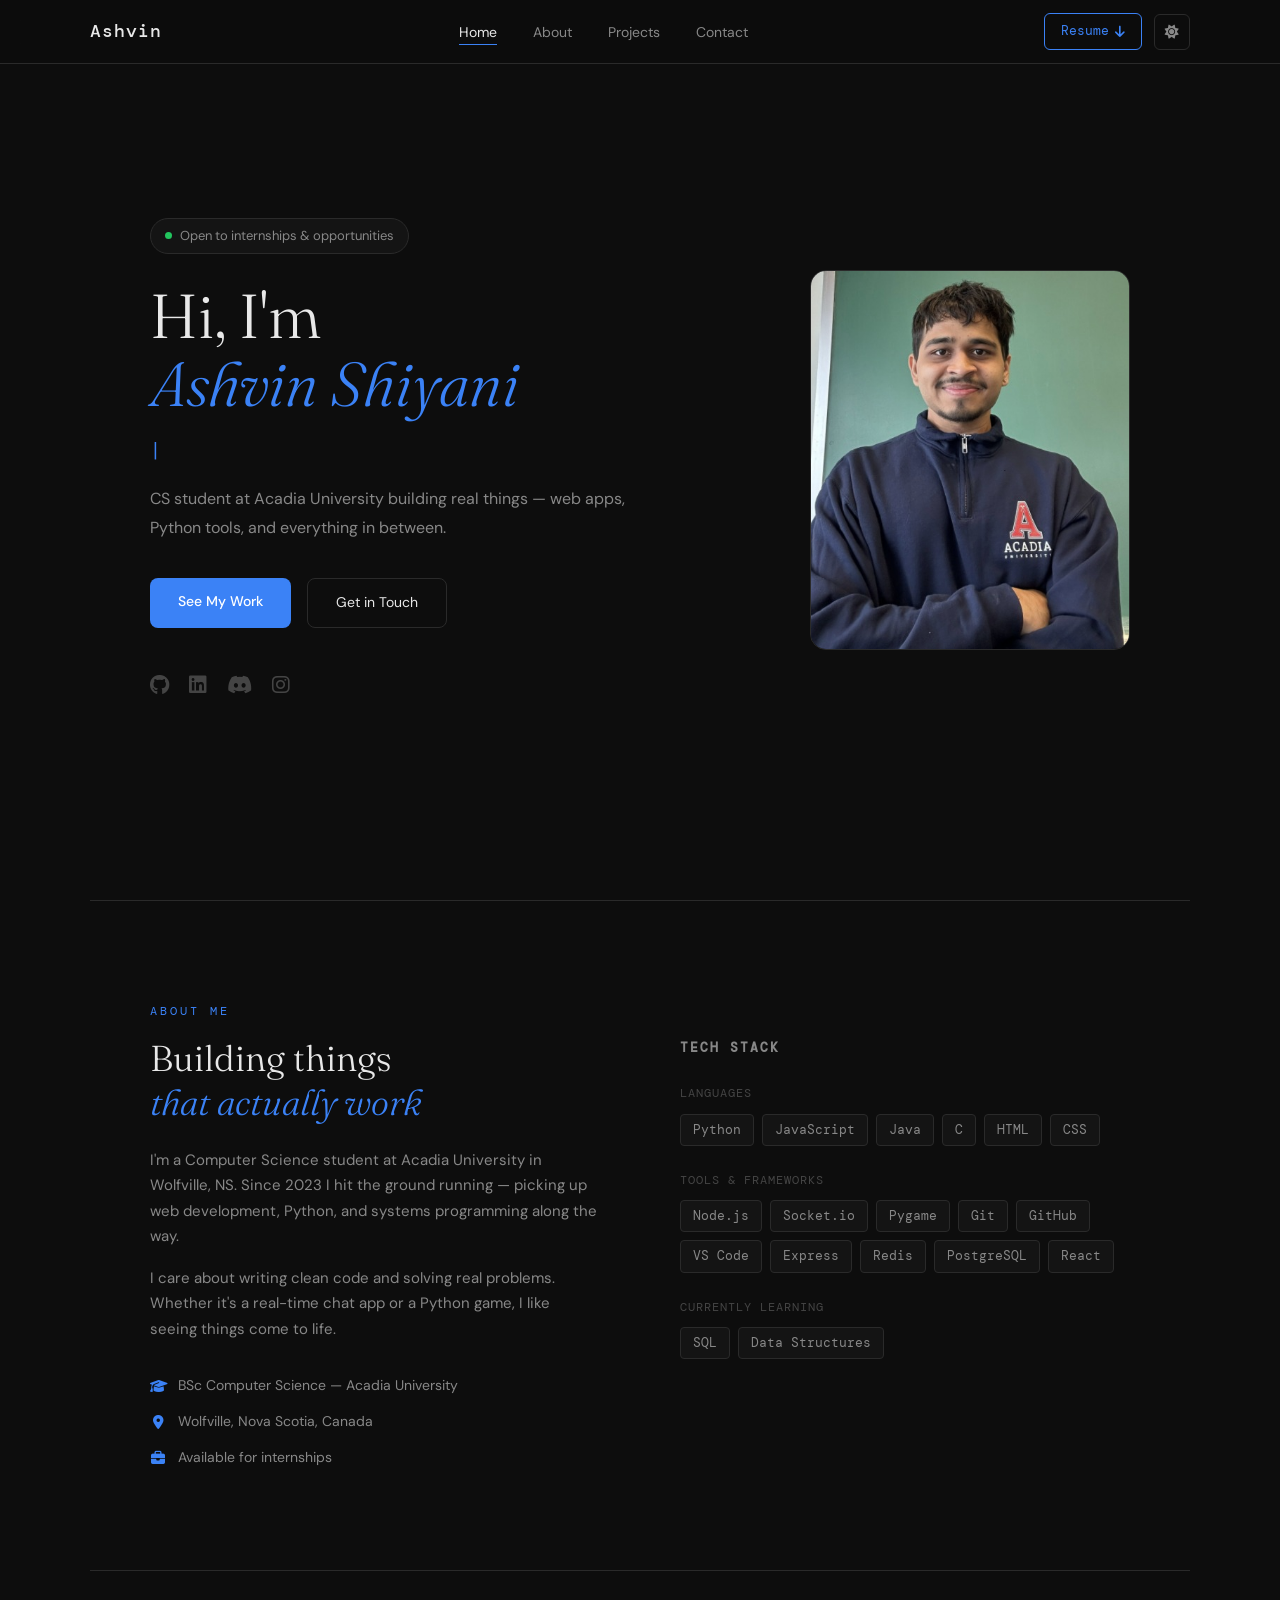
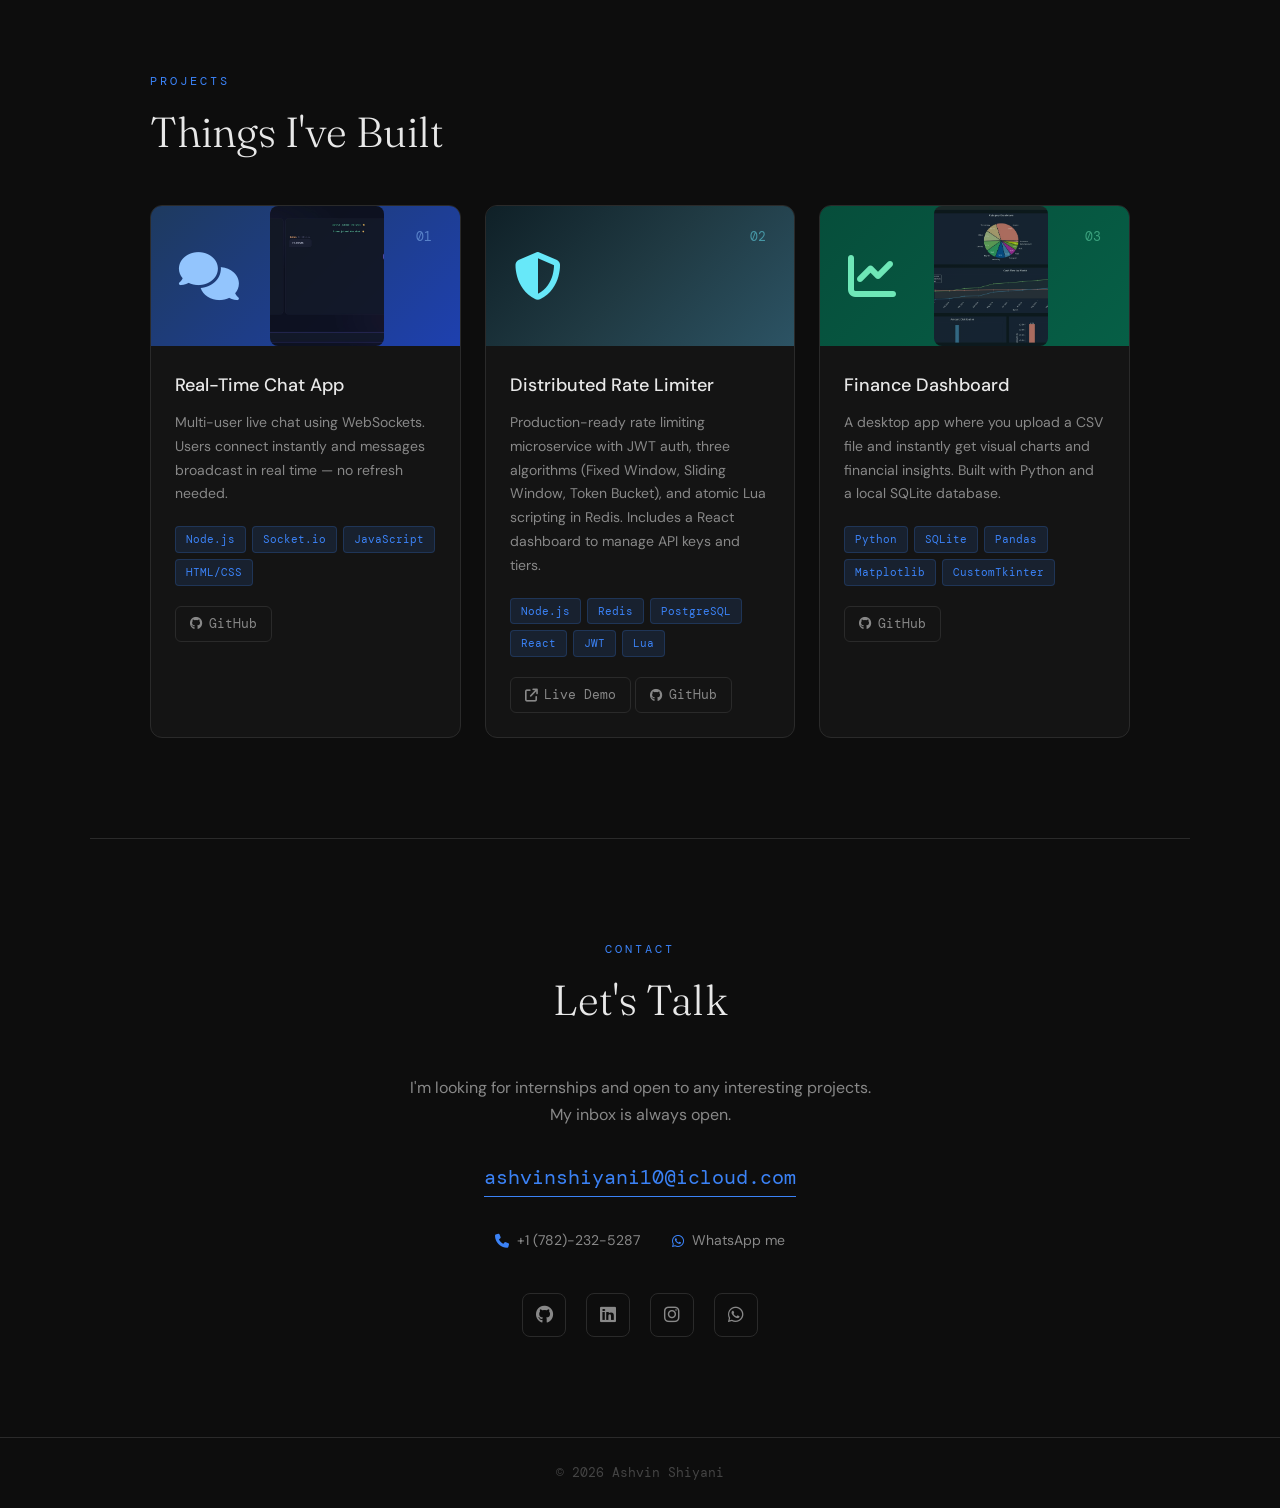
==== index.html @ 1f5cef46 "Change project number from 04 to 02" ====
<!DOCTYPE html>
<html lang="en">
<head>
    <meta charset="UTF-8">
    <meta name="viewport" content="width=device-width, initial-scale=1.0">
    <title>Ashvin Shiyani | Software Developer</title>
    <link rel="stylesheet" href="portfolio.css">
    <link rel="preconnect" href="https://fonts.googleapis.com">
    <link rel="preconnect" href="https://fonts.gstatic.com" crossorigin>
    <link href="https://fonts.googleapis.com/css2?family=DM+Sans:wght@300;400;500;600&family=DM+Mono:wght@400;500&family=Fraunces:ital,wght@0,300;0,400;1,300&display=swap" rel="stylesheet">
    <link rel="stylesheet" href="https://cdnjs.cloudflare.com/ajax/libs/font-awesome/6.5.0/css/all.min.css">
</head>
<body>

<div id="loading-screen">
    <div class="loader-inner">
        <span class="loader-name">Ashvin Shiyani</span>
        <div class="loader-icon">
            <i class="fa-solid fa-laptop-code"></i>
        </div>
        <div class="loader-bar"><div class="loader-fill"></div></div>
    </div>
</div>


    <header id="navbar">
        <div class="nav-inner">
            <a href="#home" class="nav-logo">Ashvin</a>
        <ul class="nav-links">
            <li><a href="#home" class="nav-link active">Home</a></li>
            <li><a href="#about" class="nav-link">About</a></li>
            <li><a href="#project" class="nav-link">Projects</a></li>
            <li><a href="#contact" class="nav-link">Contact</a></li>
        </ul>
    <div class="nav-right">
        <a href="https://raw.githubusercontent.com/Ashvin-Shiyani/Portfolio/main/ResumeShiyani.pdf" download="Resume-Ashvin.pdf" target="_blank" class="nav-cv">Resume <i class="fa-solid fa-arrow-down"></i></a>
        <button id="theme-toggle" aria-label="Toggle theme"><i class="fa-solid fa-sun"></i></button>
    </div>
</div>
    </header>

    <section class="hero" id="home">
        <div class="hero-left">
            <p class="hero-tag"><span class="dot"></span> Open to internships &amp; opportunities</p>
            <h1 class="hero-name">Hi, I'm<br><em>Ashvin Shiyani</em></h1>
            <p class="hero-role"><span id="typed-role"></span><span class="cursor">|</span></p>
            <p class="hero-desc">CS student at Acadia University building real things — web apps, Python tools, and everything in between.</p>
            <div class="hero-btns">
                <a href="#project" class="btn-primary">See My Work</a>
                <a href="#contact" class="btn-secondary">Get in Touch</a>
            </div>
            <div class="hero-socials">
                <a href="https://github.com/Ashvin-Shiyani" target="_blank" aria-label="GitHub"><i class="fa-brands fa-github"></i></a>
                <a href="https://www.linkedin.com/in/ashvin-shiyani-06a877229/" target="_blank" aria-label="LinkedIn"><i class="fa-brands fa-linkedin"></i></a>
                <a href="https://discord.com/users/740579244324945972" target="_blank" aria-label="Discord"><i class="fa-brands fa-discord"></i></a>
                <a href="https://www.instagram.com/ashu._0x0x/" target="_blank" aria-label="Instagram"><i class="fa-brands fa-instagram"></i></a>
            </div>
        </div>
        <div class="hero-right">
            <div class="hero-img-wrap">
                <img src="profilepic.jpeg" alt="Ashvin Shiyani">
            </div>
        </div>
    </section>

    <section class="about" id="about">
        <div class="section-label">About Me</div>
        <div class="about-grid">
            <div class="about-text">
                <h2>Building things<br><em>that actually work</em></h2>
                <p>I'm a Computer Science student at Acadia University in Wolfville, NS. Since 2023 I hit the ground running — picking up web development, Python, and systems programming along the way.</p>
                <p>I care about writing clean code and solving real problems. Whether it's a real-time chat app or a Python game, I like seeing things come to life.</p>
                <div class="about-details">
                    <div class="detail-item">
                        <i class="fa-solid fa-graduation-cap"></i>
                        <span>BSc Computer Science — Acadia University</span>
                    </div>
                    <div class="detail-item">
                        <i class="fa-solid fa-location-dot"></i>
                        <span>Wolfville, Nova Scotia, Canada</span>
                    </div>
                    <div class="detail-item">
                        <i class="fa-solid fa-briefcase"></i>
                        <span>Available for internships</span>
                    </div>
                </div>
            </div>
            <div class="about-skills">
                <h3>Tech Stack</h3>
                <div class="skill-group">
                    <p class="skill-label">Languages</p>
                    <div class="skill-tags">
                        <span>Python</span>
                        <span>JavaScript</span>
                        <span>Java</span>
                        <span>C</span>
                        <span>HTML</span>
                        <span>CSS</span>
                    </div>
                </div>
              <div class="skill-group">
    <p class="skill-label">Tools &amp; Frameworks</p>
    <div class="skill-tags">
        <span>Node.js</span>
        <span>Socket.io</span>
        <span>Pygame</span>
        <span>Git</span>
        <span>GitHub</span>
        <span>VS Code</span>
        <span>Express</span>
        <span>Redis</span>
        <span>PostgreSQL</span>
        <span>React</span>
    </div>
</div>
           <div class="skill-group">
    <p class="skill-label">Currently Learning</p>
    <div class="skill-tags">
        <span>SQL</span>
        <span>Data Structures</span>
    </div>
</div>
            </div>
        </div>
    </section>

  <section class="projects" id="project">
    <div class="section-label">Projects</div>
    <h2>Things I've Built</h2>
    <div class="projects-grid">

        <div class="project-card">
            <div class="project-banner chat-banner">
                <i class="fa-solid fa-comments"></i>
                <img src="livechat.jpeg" alt="Chat App Screenshot">
                <span class="project-num">01</span>
            </div>
            <div class="project-body">
                <h3>Real-Time Chat App</h3>
                <p>Multi-user live chat using WebSockets. Users connect instantly and messages broadcast in real time — no refresh needed.</p>
                <div class="project-tags">
                    <span>Node.js</span>
                    <span>Socket.io</span>
                    <span>JavaScript</span>
                    <span>HTML/CSS</span>
                </div>
                <div class="project-links">
                    <a href="https://github.com/Ashvin-Shiyani/realtime-chat" target="_blank"><i class="fa-brands fa-github"></i> GitHub</a>
                </div>
            </div>
        </div>
        <div class="project-card">
    <div class="project-banner rate-banner">
        <i class="fa-solid fa-shield-halved"></i>
        <span class="project-num">02</span>
    </div>
    <div class="project-body">
        <h3>Distributed Rate Limiter</h3>
        <p>Production-ready rate limiting microservice with JWT auth, three algorithms (Fixed Window, Sliding Window, Token Bucket), and atomic Lua scripting in Redis. Includes a React dashboard to manage API keys and tiers.</p>
        <div class="project-tags">
            <span>Node.js</span>
            <span>Redis</span>
            <span>PostgreSQL</span>
            <span>React</span>
            <span>JWT</span>
            <span>Lua</span>
        </div>
        <div class="project-links">
            <a href="https://rate-limiter-client.onrender.com" target="_blank"><i class="fa-solid fa-arrow-up-right-from-square"></i> Live Demo</a>
            <a href="https://github.com/Ashvin-Shiyani/rate-limiter-project" target="_blank"><i class="fa-brands fa-github"></i> GitHub</a>
        </div>
    </div>
</div>


        <div class="project-card">
            <div class="project-banner finance-banner">
                <i class="fa-solid fa-chart-line"></i>
                <img src="finance.jpeg" alt="Finance Dashboard Screenshot">
                <span class="project-num">03</span>
            </div>
            <div class="project-body">
                <h3>Finance Dashboard</h3>
                <p>A desktop app where you upload a CSV file and instantly get visual charts and financial insights. Built with Python and a local SQLite database.</p>
                <div class="project-tags">
                    <span>Python</span>
                    <span>SQLite</span>
                    <span>Pandas</span>
                    <span>Matplotlib</span>
                    <span>CustomTkinter</span>
                </div>
                <div class="project-links">
                    <a href="https://github.com/Ashvin-Shiyani/Finance-Dashboard" target="_blank"><i class="fa-brands fa-github"></i> GitHub</a>
                </div>
            </div>
        </div>
        

    </div>
</section>

    <section class="contact" id="contact">
        <div class="section-label">Contact</div>
        <h2>Let's Talk</h2>
        <p class="contact-sub">I'm looking for internships and open to any interesting projects. My inbox is always open.</p>
        <a href="mailto:ashvinshiyani10@icloud.com" class="contact-email">ashvinshiyani10@icloud.com</a>
        <div class="contact-details">
            <div class="contact-item">
                <i class="fa-solid fa-phone"></i>
                <span>+1 (782)-232-5287</span>
            </div>
            <div class="contact-item">
                <i class="fa-brands fa-whatsapp"></i>
                <a href="https://api.whatsapp.com/send/?phone=17822325287" target="_blank">WhatsApp me</a>
            </div>
        </div>
            <div class="contact-socials">
            <a href="https://github.com/Ashvin-Shiyani" target="_blank" aria-label="GitHub"><i class="fa-brands fa-github"></i></a>
            <a href="https://www.linkedin.com/in/ashvin-shiyani-06a877229/" target="_blank" aria-label="LinkedIn"><i class="fa-brands fa-linkedin"></i></a>
            <a href="https://www.instagram.com/ashu._0x0x/" target="_blank" aria-label="Instagram"><i class="fa-brands fa-instagram"></i></a>
            <a href="https://api.whatsapp.com/send/?phone=17822325287" target="_blank" aria-label="WhatsApp"><i class="fa-brands fa-whatsapp"></i></a>
        </div>
    </section>

    <footer>
        <p>&copy; 2026 Ashvin Shiyani</p>
    </footer>

    <script src="portfolio.js"></script>
</body>
</html>
---- portfolio.css ----
:root {
  --bg: #0d0d0d;
  --bg-card: #141414;
  --bg-card-hover: #1a1a1a;
  --border: #2a2a2a;
  --accent: #3b82f6;
  --accent-dim: rgba(59, 130, 246, 0.12);
  --text: #e8e8e8;
  --text-muted: #888;
  --text-faint: #444;
  --font-sans: 'DM Sans', sans-serif;
  --font-mono: 'DM Mono', monospace;
  --font-serif: 'Fraunces', serif;
}

*, *::before, *::after {
  margin: 0;
  padding: 0;
  box-sizing: border-box;
}

html { scroll-behavior: smooth; }

body {
  background: var(--bg);
  color: var(--text);
  font-family: var(--font-sans);
  font-size: 16px;
  line-height: 1.7;
  overflow-x: hidden;
}

a { text-decoration: none; color: inherit; }
ul { list-style: none; }
img { display: block; max-width: 100%; }

#loading-screen {
  position: fixed;
  inset: 0;
  background: #0d0d0d;
  z-index: 9999;
  display: flex;
  align-items: center;
  justify-content: center;
  transition: opacity 0.6s ease;
}

.loader-inner { text-align: center; }

.loader-name {
  font-family: var(--font-mono);
  font-size: 48px;
  font-weight: 500;
  color: var(--accent);
  letter-spacing: 6px;
  display: block;
  margin-bottom: 24px;
}
.loader-icon {
    font-size: 32px;
    color: var(--text-muted);
    margin-bottom: 20px;
    animation: pulse 1.5s infinite;
}
.loader-bar {
  width: 200px;
  height: 2px;
  background: var(--border);
  border-radius: 2px;
  overflow: hidden;
  margin: 0 auto;
}

.loader-fill {
  height: 100%;
  width: 0%;
  background: var(--accent);
  animation: load 1.8s ease forwards;
}

@keyframes load { to { width: 100%; } }
.nav-right {
  display: flex;
  align-items: center;
  gap: 12px;
}

#theme-toggle {
  background: transparent;
  border: 1px solid var(--border);
  border-radius: 6px;
  width: 36px;
  height: 36px;
  display: flex;
  align-items: center;
  justify-content: center;
  cursor: pointer;
  color: var(--text-muted);
  font-size: 14px;
  transition: all 0.2s ease;
}

#theme-toggle:hover {
  border-color: var(--accent);
  color: var(--accent);
}

/* Light mode */
body.light {
  --bg: #f9f9f9;
  --bg-card: #ffffff;
  --border: #dedede;
  --text: #111111;
  --text-muted: #555555;
  --text-faint: #999999;
}

body.light #navbar {
  background: rgba(249, 249, 249, 0.92);
  border-bottom: 1px solid #dedede;
}

body.light .nav-logo { color: #111; }
body.light .nav-link { color: #555; }
body.light .nav-link:hover, 
body.light .nav-link.active { color: #111; }

#navbar {
  position: fixed;
  top: 0;
  left: 0;
  width: 100%;
  z-index: 1000;
  padding: 0 60px;
  height: 64px;
  display: flex;
  align-items: center;
  background: rgba(13, 13, 13, 0.85);
  backdrop-filter: blur(12px);
  border-bottom: 1px solid var(--border);
}

.nav-inner {
  width: 100%;
  max-width: 1100px;
  margin: 0 auto;
  display: flex;
  align-items: center;
  justify-content: space-between;
}

.nav-logo {
  font-family: var(--font-mono);
  font-size: 18px;
  font-weight: 500;
  color: var(--text);
  letter-spacing: 1px;
}

.nav-logo span { color: var(--accent); }

.nav-links {
  display: flex;
  gap: 36px;
}

.nav-link {
  font-size: 14px;
  color: var(--text-muted);
  transition: color 0.2s;
  position: relative;
}

.nav-link::after {
  content: '';
  position: absolute;
  bottom: -4px;
  left: 0;
  width: 0;
  height: 1px;
  background: var(--accent);
  transition: width 0.2s;
}

.nav-link:hover,
.nav-link.active { color: var(--text); }

.nav-link.active::after,
.nav-link:hover::after { width: 100%; }

.nav-cv {
  font-size: 13px;
  font-family: var(--font-mono);
  color: var(--accent);
  border: 1px solid var(--accent);
  padding: 6px 16px;
  border-radius: 6px;
  transition: background 0.2s, color 0.2s;
  display: flex;
  align-items: center;
  gap: 6px;
}

.nav-cv:hover { background: var(--accent); color: #fff; }

section {
  max-width: 1100px;
  margin: 0 auto;
  padding: 100px 60px;
}

.section-label {
  font-family: var(--font-mono);
  font-size: 12px;
  color: var(--accent);
  letter-spacing: 3px;
  text-transform: uppercase;
  margin-bottom: 16px;
}

section h2 {
  font-family: var(--font-serif);
  font-size: 42px;
  font-weight: 300;
  color: var(--text);
  line-height: 1.2;
  margin-bottom: 48px;
}

section h2 em { font-style: italic; color: var(--accent); }

.hero {
  min-height: 100vh;
  display: flex;
  align-items: center;
  justify-content: space-between;
  gap: 60px;
  padding-top: 120px;
}

.hero-left { flex: 1; max-width: 580px; }

.hero-tag {
  display: inline-flex;
  align-items: center;
  gap: 8px;
  font-size: 13px;
  color: var(--text-muted);
  background: var(--bg-card);
  border: 1px solid var(--border);
  padding: 6px 14px;
  border-radius: 20px;
  margin-bottom: 28px;
}

.dot {
  width: 7px;
  height: 7px;
  background: #22c55e;
  border-radius: 50%;
  display: inline-block;
  animation: pulse 2s infinite;
}

@keyframes pulse {
  0%, 100% { opacity: 1; }
  50% { opacity: 0.4; }
}

.hero-name {
  font-family: var(--font-serif);
  font-size: 62px;
  font-weight: 300;
  line-height: 1.1;
  margin-bottom: 16px;
  color: var(--text);
}

.hero-name em { font-style: italic; color: var(--accent); }

.hero-role {
  font-family: var(--font-mono);
  font-size: 18px;
  color: var(--text-muted);
  margin-bottom: 20px;
  min-height: 28px;
}

.cursor { animation: blink 0.7s infinite; color: var(--accent); }

@keyframes blink {
  0%, 100% { opacity: 1; }
  50% { opacity: 0; }
}

.hero-desc {
  font-size: 16px;
  color: var(--text-muted);
  max-width: 480px;
  margin-bottom: 36px;
  line-height: 1.8;
}

.hero-btns {
  display: flex;
  gap: 16px;
  margin-bottom: 40px;
  flex-wrap: wrap;
}

.btn-primary {
  background: var(--accent);
  color: #fff;
  padding: 12px 28px;
  border-radius: 8px;
  font-size: 14px;
  font-weight: 500;
  transition: opacity 0.2s;
}

.btn-primary:hover { opacity: 0.85; }

.btn-secondary {
  background: transparent;
  color: var(--text);
  padding: 12px 28px;
  border-radius: 8px;
  font-size: 14px;
  border: 1px solid var(--border);
  transition: border-color 0.2s, color 0.2s;
}

.btn-secondary:hover { border-color: var(--accent); color: var(--accent); }

.hero-socials { display: flex; gap: 20px; }

.hero-socials a {
  color: var(--text-faint);
  font-size: 20px;
  transition: color 0.2s;
}

.hero-socials a:hover { color: var(--accent); }
.hero-socials a[aria-label="GitHub"]:hover { color: #ffffff !important; }
.hero-socials a[aria-label="LinkedIn"]:hover { color: #0A66C2 !important; }
.hero-socials a[aria-label="Discord"]:hover { color: #5865F2 !important; }
.hero-socials a[aria-label="Instagram"]:hover { color: #E1306C !important; }

.hero-right { flex-shrink: 0; }

.hero-img-wrap {
  width: 320px;
  height: 380px;
  border-radius: 16px;
  overflow: hidden;
  border: 1px solid var(--border);
}

.hero-img-wrap img {
  width: 100%;
  height: 100%;
  object-fit: cover;
  object-position: top;
  filter: grayscale(20%);
  transition: filter 0.3s;
}

.hero-img-wrap:hover img { filter: grayscale(0%); }

.about { border-top: 1px solid var(--border); }

.about-grid {
  display: grid;
  grid-template-columns: 1fr 1fr;
  gap: 80px;
  align-items: start;
}

.about-text h2 { font-size: 36px; margin-bottom: 24px; }

.about-text p { color: var(--text-muted); margin-bottom: 16px; font-size: 15px; }

.about-details {
  margin-top: 32px;
  display: flex;
  flex-direction: column;
  gap: 12px;
}

.detail-item {
  display: flex;
  align-items: center;
  gap: 12px;
  font-size: 14px;
  color: var(--text-muted);
}

.detail-item i { color: var(--accent); width: 16px; text-align: center; }

.about-skills h3 {
  font-size: 13px;
  font-family: var(--font-mono);
  color: var(--text-muted);
  letter-spacing: 2px;
  text-transform: uppercase;
  margin-bottom: 24px;
}

.skill-group { margin-bottom: 24px; }

.skill-label {
  font-size: 12px;
  color: var(--text-faint);
  text-transform: uppercase;
  letter-spacing: 1px;
  margin-bottom: 10px;
  font-family: var(--font-mono);
}

.skill-tags { display: flex; flex-wrap: wrap; gap: 8px; }

.skill-tags span {
  font-size: 13px;
  padding: 4px 12px;
  border-radius: 4px;
  background: var(--bg-card);
  border: 1px solid var(--border);
  color: var(--text-muted);
  font-family: var(--font-mono);
  transition: border-color 0.2s, color 0.2s;
}

.skill-tags span:hover { border-color: var(--accent); color: var(--accent); }

.projects { border-top: 1px solid var(--border); }

.projects-grid {
  display: grid;
  grid-template-columns: repeat(auto-fit, minmax(300px, 1fr));
  gap: 24px;
}

.project-card {
  background: var(--bg-card);
  border: 1px solid var(--border);
  border-radius: 12px;
  overflow: hidden;
  transition: border-color 0.2s, transform 0.2s;
}

.project-card:hover { border-color: var(--accent); transform: translateY(-4px); }

.project-banner {
  height: 140px;
  display: flex;
  align-items: center;
  justify-content: space-between;
  padding: 0 28px;
  font-size: 48px;
}

.chat-banner { background: linear-gradient(135deg, #1e3a5f, #1e40af); color: #93c5fd; }
.game-banner { background: linear-gradient(135deg, #0f0f1a, #1a1a3e); color: #818cf8; }

.project-num {
  font-family: var(--font-mono);
  font-size: 13px;
  opacity: 0.5;
  align-self: flex-start;
  padding-top: 20px;
}

.project-body { padding: 24px; }

.project-body h3 { font-size: 18px; font-weight: 500; margin-bottom: 10px; color: var(--text); }

.project-body p { font-size: 14px; color: var(--text-muted); margin-bottom: 20px; line-height: 1.7; }

.project-tags { display: flex; flex-wrap: wrap; gap: 6px; margin-bottom: 20px; }

.project-tags span {
  font-size: 11px;
  font-family: var(--font-mono);
  padding: 3px 10px;
  border-radius: 4px;
  background: var(--accent-dim);
  color: var(--accent);
  border: 1px solid rgba(59,130,246,0.2);
}

.project-links a {
  font-size: 13px;
  font-family: var(--font-mono);
  color: var(--text-muted);
  display: inline-flex;
  align-items: center;
  gap: 6px;
  border: 1px solid var(--border);
  padding: 6px 14px;
  border-radius: 6px;
  transition: color 0.2s, border-color 0.2s;
}
.project-banner img {
    height: 100%;
    width: 45%;
    object-fit: cover;
    border-radius: 8px;
    opacity: 0.85;
}
.finance-banner {
    background: linear-gradient(135deg, #064e3b, #065f46);
    color: #6ee7b7;
}

.project-banner img {
    height: 100%;
    width: 45%;
    object-fit: cover;
    border-radius: 8px;
    opacity: 0.85;
}
.project-links a:hover { color: var(--accent); border-color: var(--accent); }

.contact {
  border-top: 1px solid var(--border);
  text-align: center;
  display: flex;
  flex-direction: column;
  align-items: center;
}

.contact-sub {
  color: var(--text-muted);
  font-size: 16px;
  max-width: 480px;
  margin-bottom: 32px;
}

.contact-email {
  font-family: var(--font-mono);
  font-size: 20px;
  color: var(--accent);
  border-bottom: 1px solid var(--accent);
  padding-bottom: 2px;
  margin-bottom: 32px;
  transition: opacity 0.2s;
}

.contact-email:hover { opacity: 0.7; }

.contact-details {
  display: flex;
  gap: 32px;
  margin-bottom: 40px;
  flex-wrap: wrap;
  justify-content: center;
}

.contact-item {
  display: flex;
  align-items: center;
  gap: 8px;
  font-size: 14px;
  color: var(--text-muted);
}

.contact-item i { color: var(--accent); }
.contact-item a { color: var(--text-muted); transition: color 0.2s; }
.contact-item a:hover { color: var(--accent); }

.contact-socials { display: flex; gap: 20px; }

.contact-socials a {
  width: 44px;
  height: 44px;
  border: 1px solid var(--border);
  border-radius: 8px;
  display: flex;
  align-items: center;
  justify-content: center;
  color: var(--text-muted);
  font-size: 18px;
  transition: border-color 0.2s, color 0.2s;
}

.contact-socials a[aria-label="GitHub"]:hover { color: #ffffff !important; border-color: #ffffff !important; }
.contact-socials a[aria-label="LinkedIn"]:hover { color: #0A66C2 !important; border-color: #0A66C2 !important; }
.contact-socials a[aria-label="Instagram"]:hover { color: #E1306C !important; border-color: #E1306C !important; }
.contact-socials a[aria-label="WhatsApp"]:hover { color: #25D366 !important; border-color: #25D366 !important; }

footer {
  border-top: 1px solid var(--border);
  text-align: center;
  padding: 24px;
  font-size: 13px;
  color: var(--text-faint);
  font-family: var(--font-mono);
}

.reveal {
  opacity: 0;
  transform: translateY(24px);
  transition: opacity 0.6s ease, transform 0.6s ease;
}

.reveal.visible { opacity: 1; transform: translateY(0); }

#back-to-top {
  position: fixed;
  bottom: 32px;
  right: 32px;
  width: 44px;
  height: 44px;
  background: var(--bg-card);
  border: 1px solid var(--border);
  border-radius: 8px;
  color: var(--text-muted);
  font-size: 16px;
  display: none;
  align-items: center;
  justify-content: center;
  cursor: pointer;
  z-index: 999;
  transition: border-color 0.2s, color 0.2s;
}

#back-to-top:hover { border-color: var(--accent); color: var(--accent); }

@media (max-width: 900px) {
  section { padding: 80px 32px; }
  #navbar { padding: 0 32px; }

  .hero {
    flex-direction: column-reverse;
    text-align: center;
    padding-top: 100px;
    min-height: auto;
    gap: 40px;
  }

  .hero-name { font-size: 42px; }
  .hero-desc { margin: 0 auto 36px; }
  .hero-btns { justify-content: center; }
  .hero-socials { justify-content: center; }
  .hero-img-wrap { width: 220px; height: 260px; }
  .about-grid { grid-template-columns: 1fr; gap: 48px; }
  .about-text h2 { font-size: 28px; }
  .nav-links { display: none; }
  .nav-cv { font-size: 12px; padding: 5px 12px; }
}

@media (max-width: 600px) {
  section { padding: 60px 20px; }
  #navbar { padding: 0 20px; }
  .hero-name { font-size: 34px; }
  section h2 { font-size: 30px; }
  .contact-details { flex-direction: column; gap: 16px; }
}

.rate-banner {
    background: linear-gradient(135deg, #0f2027, #203a43, #2c5364);
    color: #67e8f9;
}
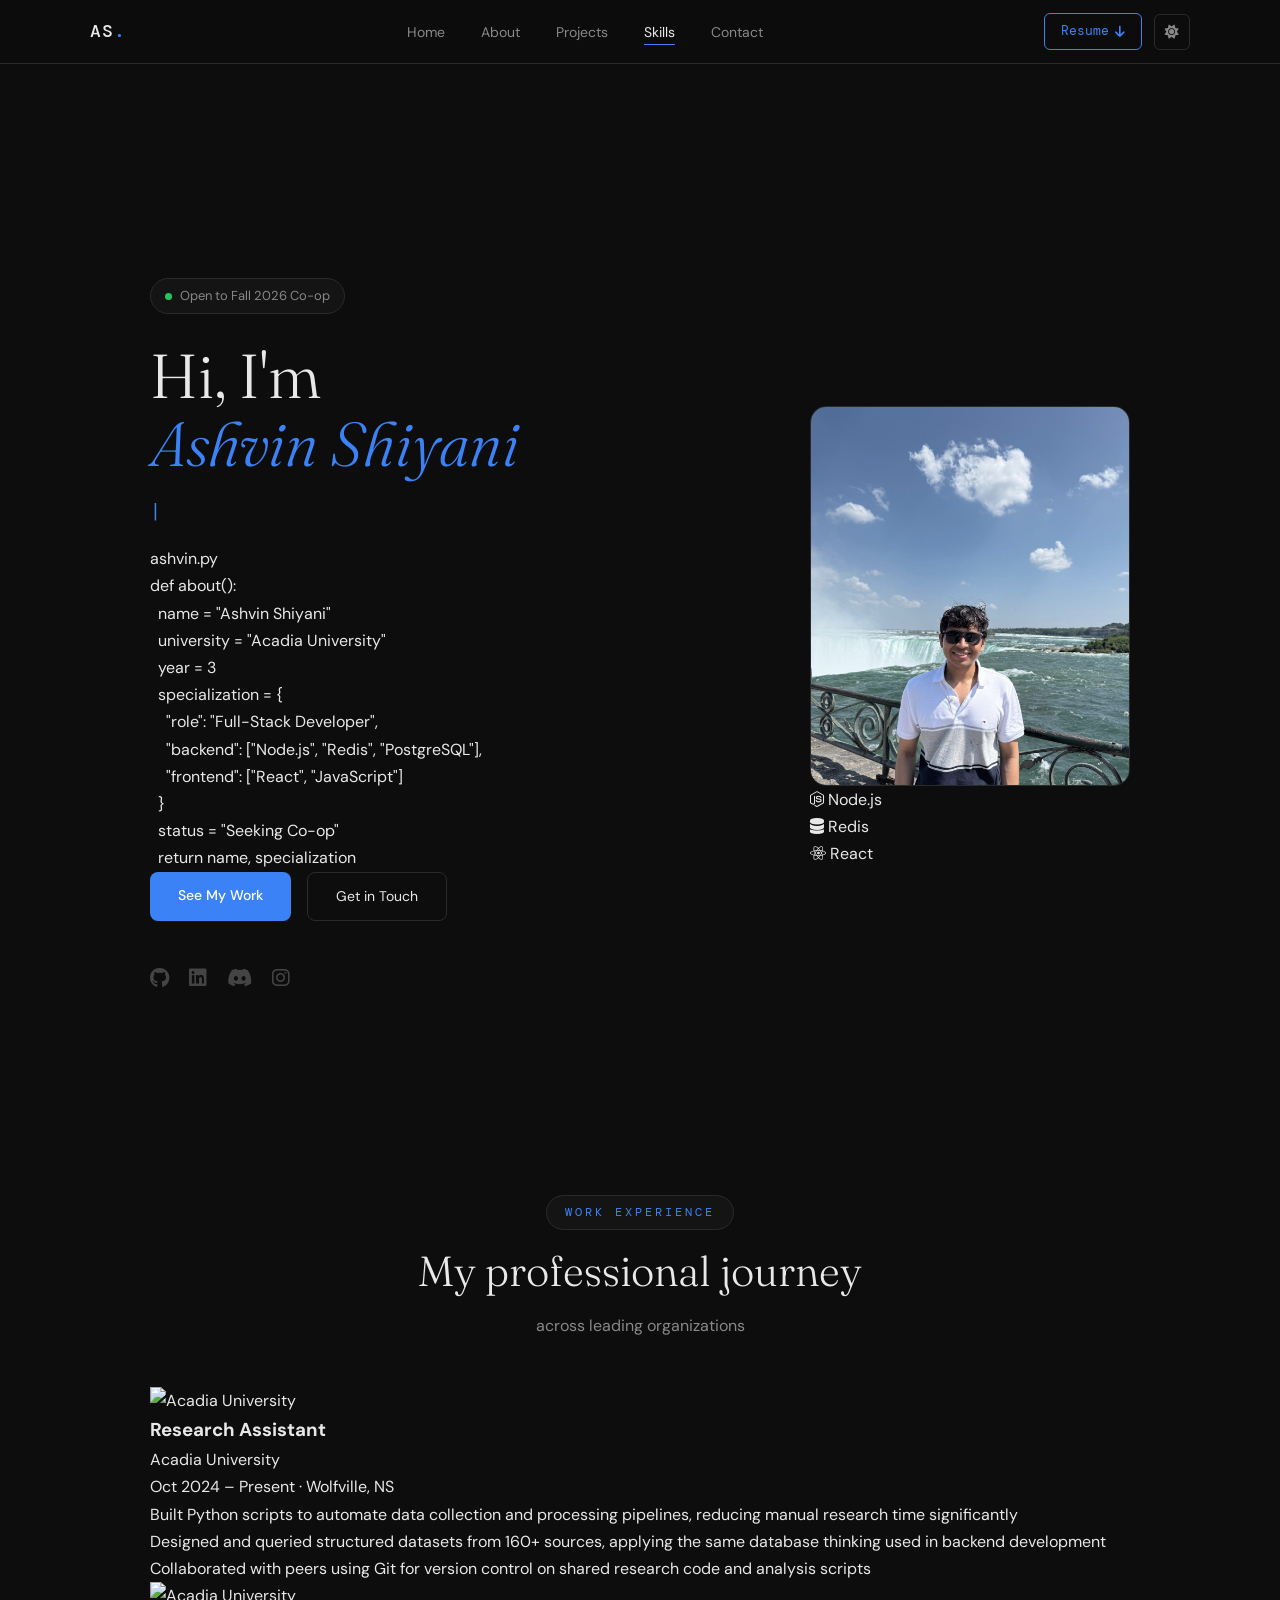
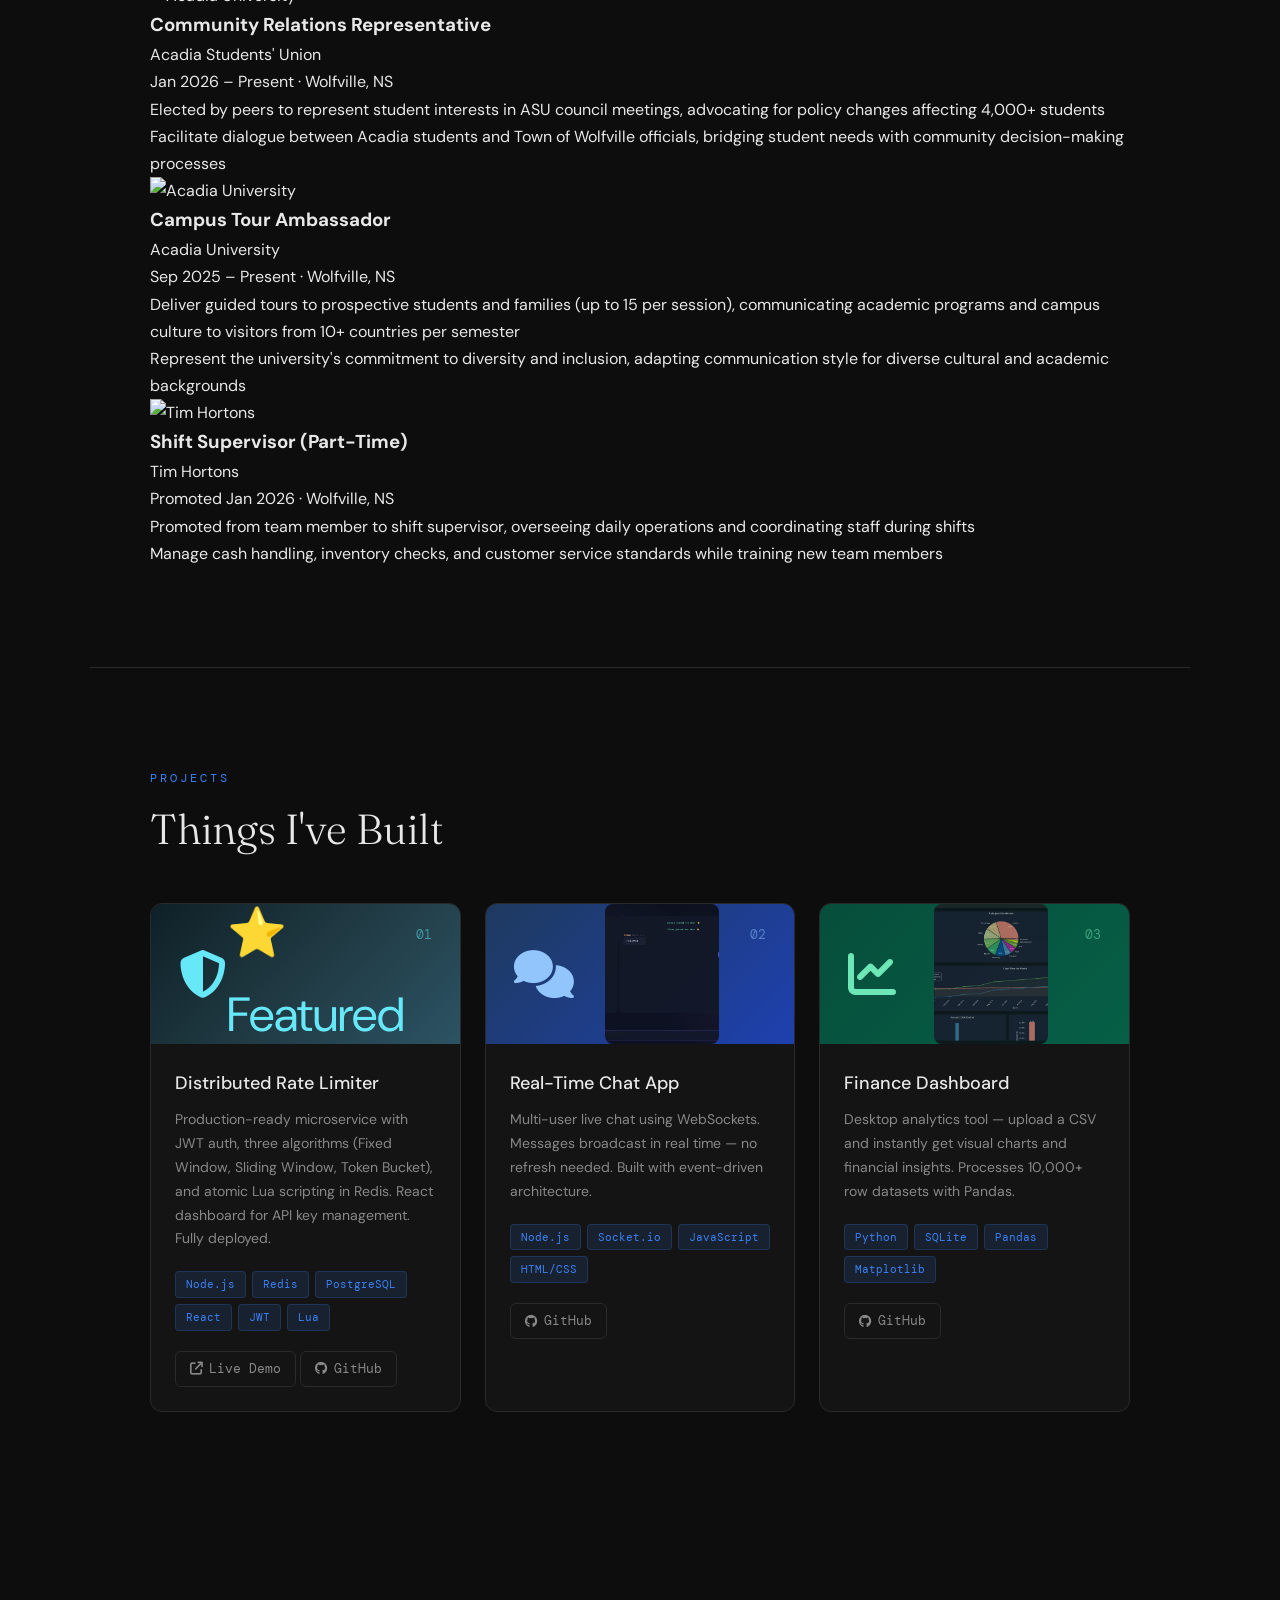
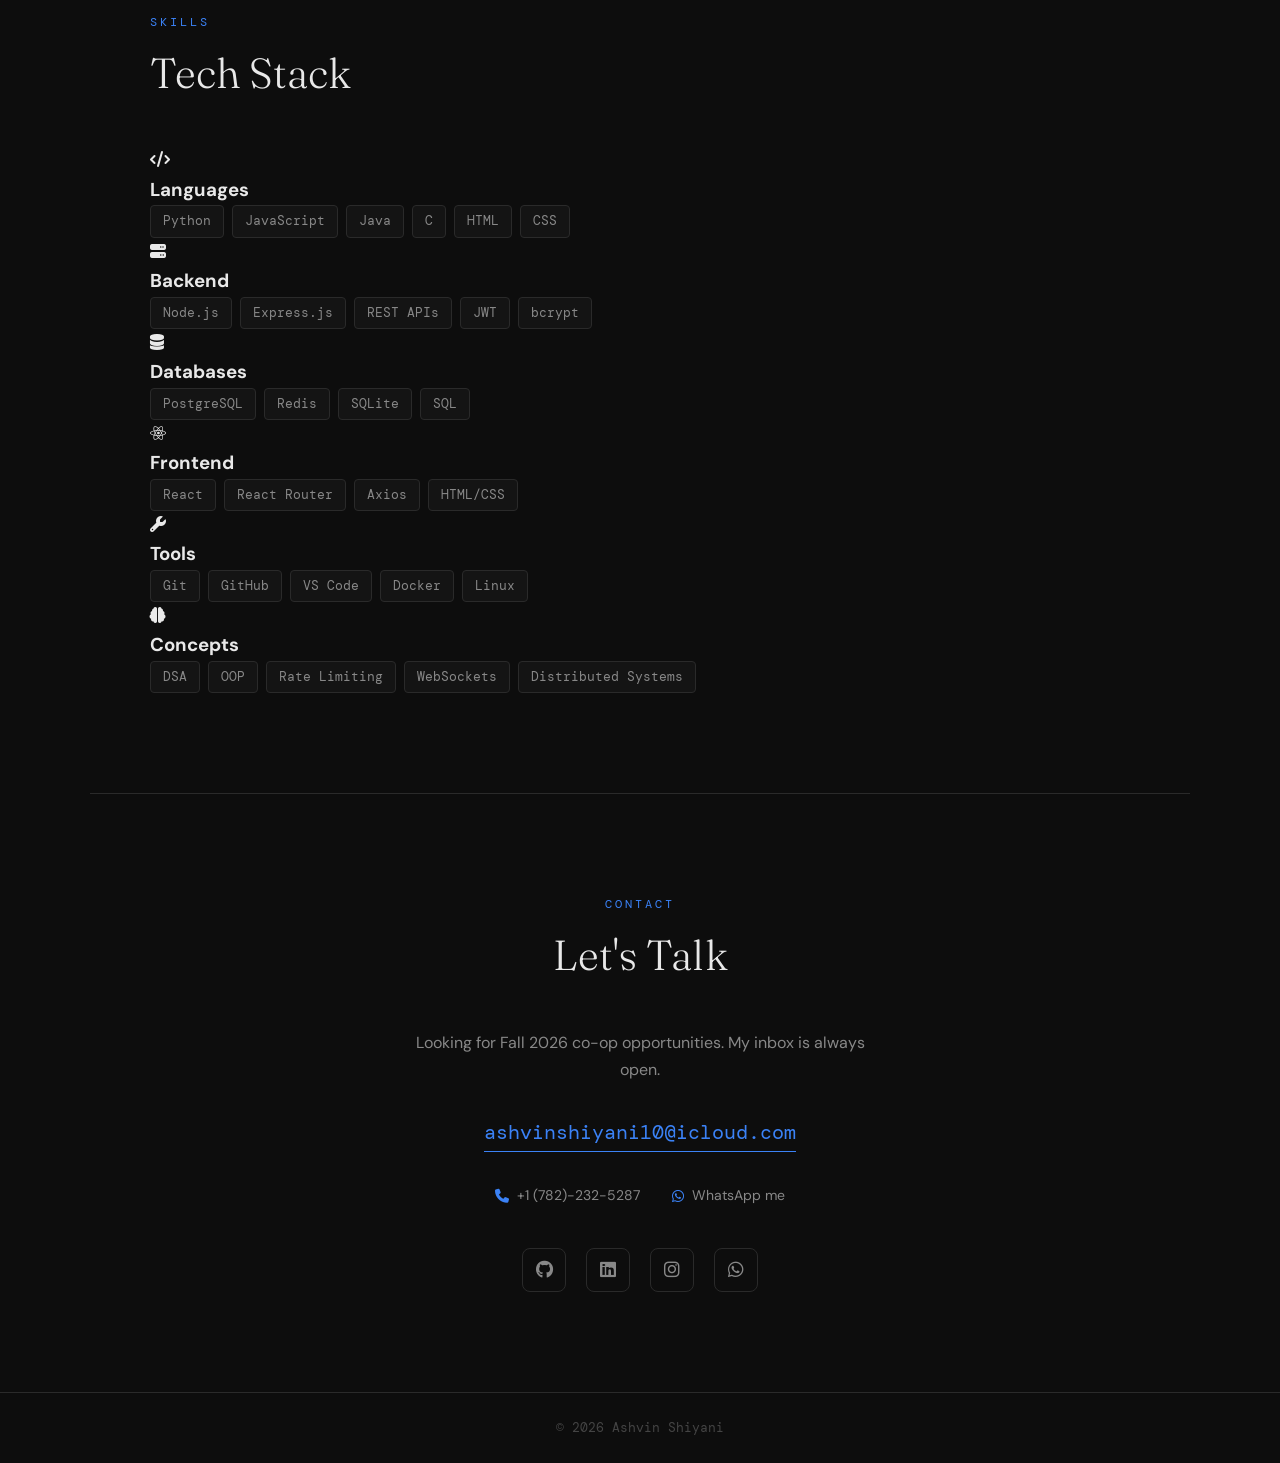
==== commit 01e229b9: "Refactor index.html for improved layout and content Updated the loading screen, navbar, hero section" ====
--- a/index.html
+++ b/index.html
@@ -12,166 +12,205 @@
 </head>
 <body>
 
+<canvas id="particle-canvas"></canvas>
+
 <div id="loading-screen">
     <div class="loader-inner">
         <span class="loader-name">Ashvin Shiyani</span>
-        <div class="loader-icon">
-            <i class="fa-solid fa-laptop-code"></i>
-        </div>
+        <div class="loader-icon"><i class="fa-solid fa-laptop-code"></i></div>
         <div class="loader-bar"><div class="loader-fill"></div></div>
     </div>
 </div>
 
-
-    <header id="navbar">
-        <div class="nav-inner">
-            <a href="#home" class="nav-logo">Ashvin</a>
+<header id="navbar">
+    <div class="nav-inner">
+        <a href="#home" class="nav-logo">AS<span>.</span></a>
         <ul class="nav-links">
             <li><a href="#home" class="nav-link active">Home</a></li>
             <li><a href="#about" class="nav-link">About</a></li>
             <li><a href="#project" class="nav-link">Projects</a></li>
+            <li><a href="#skills" class="nav-link">Skills</a></li>
             <li><a href="#contact" class="nav-link">Contact</a></li>
         </ul>
-    <div class="nav-right">
-        <a href="https://raw.githubusercontent.com/Ashvin-Shiyani/Portfolio/main/ResumeShiyani.pdf" download="Resume-Ashvin.pdf" target="_blank" class="nav-cv">Resume <i class="fa-solid fa-arrow-down"></i></a>
-        <button id="theme-toggle" aria-label="Toggle theme"><i class="fa-solid fa-sun"></i></button>
+        <div class="nav-right">
+            <a href="https://raw.githubusercontent.com/Ashvin-Shiyani/Portfolio/main/ResumeShiyani.pdf" download="Resume-Ashvin.pdf" target="_blank" class="nav-cv">Resume <i class="fa-solid fa-arrow-down"></i></a>
+            <button id="theme-toggle" aria-label="Toggle theme"><i class="fa-solid fa-sun"></i></button>
+        </div>
+    </div>
+</header>
+
+<section class="hero" id="home">
+    <div class="hero-left">
+        <p class="hero-tag"><span class="dot"></span> Open to Fall 2026 Co-op</p>
+        <h1 class="hero-name">Hi, I'm<br><em data-text="Ashvin Shiyani">Ashvin Shiyani</em></h1>
+        <p class="hero-role"><span id="typed-role"></span><span class="cursor">|</span></p>
+
+<div class="terminal-card">
+    <div class="terminal-header">
+        <span class="t-dot red"></span>
+        <span class="t-dot yellow"></span>
+        <span class="t-dot green"></span>
+        <span class="t-filename">ashvin.py</span>
+    </div>
+    <div class="terminal-body">
+        <span class="t-key">def</span> <span class="t-func">about</span>():<br>
+        &nbsp;&nbsp;<span class="t-var">name</span> <span class="t-op">=</span> <span class="t-str">"Ashvin Shiyani"</span><br>
+        &nbsp;&nbsp;<span class="t-var">university</span> <span class="t-op">=</span> <span class="t-str">"Acadia University"</span><br>
+        &nbsp;&nbsp;<span class="t-var">year</span> <span class="t-op">=</span> <span class="t-num">3</span><br>
+        &nbsp;&nbsp;<span class="t-var">specialization</span> <span class="t-op">=</span> {<br>
+        &nbsp;&nbsp;&nbsp;&nbsp;<span class="t-prop">"role"</span>: <span class="t-str">"Full-Stack Developer"</span>,<br>
+        &nbsp;&nbsp;&nbsp;&nbsp;<span class="t-prop">"backend"</span>: [<span class="t-str">"Node.js"</span>, <span class="t-str">"Redis"</span>, <span class="t-str">"PostgreSQL"</span>],<br>
+        &nbsp;&nbsp;&nbsp;&nbsp;<span class="t-prop">"frontend"</span>: [<span class="t-str">"React"</span>, <span class="t-str">"JavaScript"</span>]<br>
+        &nbsp;&nbsp;}<br>
+        &nbsp;&nbsp;<span class="t-var">status</span> <span class="t-op">=</span> <span class="t-str green-text">"Seeking Co-op"</span><br>
+        &nbsp;&nbsp;<span class="t-key">return</span> <span class="t-var">name</span>, <span class="t-var">specialization</span>
     </div>
 </div>
-    </header>
-
-    <section class="hero" id="home">
-        <div class="hero-left">
-            <p class="hero-tag"><span class="dot"></span> Open to internships &amp; opportunities</p>
-            <h1 class="hero-name">Hi, I'm<br><em>Ashvin Shiyani</em></h1>
-            <p class="hero-role"><span id="typed-role"></span><span class="cursor">|</span></p>
-            <p class="hero-desc">CS student at Acadia University building real things — web apps, Python tools, and everything in between.</p>
-            <div class="hero-btns">
-                <a href="#project" class="btn-primary">See My Work</a>
-                <a href="#contact" class="btn-secondary">Get in Touch</a>
-            </div>
-            <div class="hero-socials">
-                <a href="https://github.com/Ashvin-Shiyani" target="_blank" aria-label="GitHub"><i class="fa-brands fa-github"></i></a>
-                <a href="https://www.linkedin.com/in/ashvin-shiyani-06a877229/" target="_blank" aria-label="LinkedIn"><i class="fa-brands fa-linkedin"></i></a>
-                <a href="https://discord.com/users/740579244324945972" target="_blank" aria-label="Discord"><i class="fa-brands fa-discord"></i></a>
-                <a href="https://www.instagram.com/ashu._0x0x/" target="_blank" aria-label="Instagram"><i class="fa-brands fa-instagram"></i></a>
-            </div>
-        </div>
-        <div class="hero-right">
-            <div class="hero-img-wrap">
-                <img src="profilepic.jpeg" alt="Ashvin Shiyani">
-            </div>
-        </div>
-    </section>
-
-    <section class="about" id="about">
-        <div class="section-label">About Me</div>
-        <div class="about-grid">
-            <div class="about-text">
-                <h2>Building things<br><em>that actually work</em></h2>
-                <p>I'm a Computer Science student at Acadia University in Wolfville, NS. Since 2023 I hit the ground running — picking up web development, Python, and systems programming along the way.</p>
-                <p>I care about writing clean code and solving real problems. Whether it's a real-time chat app or a Python game, I like seeing things come to life.</p>
-                <div class="about-details">
-                    <div class="detail-item">
-                        <i class="fa-solid fa-graduation-cap"></i>
-                        <span>BSc Computer Science — Acadia University</span>
-                    </div>
-                    <div class="detail-item">
-                        <i class="fa-solid fa-location-dot"></i>
-                        <span>Wolfville, Nova Scotia, Canada</span>
-                    </div>
-                    <div class="detail-item">
-                        <i class="fa-solid fa-briefcase"></i>
-                        <span>Available for internships</span>
-                    </div>
-                </div>
-            </div>
-            <div class="about-skills">
-                <h3>Tech Stack</h3>
-                <div class="skill-group">
-                    <p class="skill-label">Languages</p>
-                    <div class="skill-tags">
-                        <span>Python</span>
-                        <span>JavaScript</span>
-                        <span>Java</span>
-                        <span>C</span>
-                        <span>HTML</span>
-                        <span>CSS</span>
-                    </div>
-                </div>
-              <div class="skill-group">
-    <p class="skill-label">Tools &amp; Frameworks</p>
-    <div class="skill-tags">
-        <span>Node.js</span>
-        <span>Socket.io</span>
-        <span>Pygame</span>
-        <span>Git</span>
-        <span>GitHub</span>
-        <span>VS Code</span>
-        <span>Express</span>
-        <span>Redis</span>
-        <span>PostgreSQL</span>
-        <span>React</span>
-    </div>
+
+        <div class="hero-btns">
+            <a href="#project" class="btn-primary">See My Work</a>
+            <a href="#contact" class="btn-secondary">Get in Touch</a>
+        </div>
+        <div class="hero-socials">
+            <a href="https://github.com/Ashvin-Shiyani" target="_blank" aria-label="GitHub"><i class="fa-brands fa-github"></i></a>
+            <a href="https://www.linkedin.com/in/ashvin-shiyani-06a877229/" target="_blank" aria-label="LinkedIn"><i class="fa-brands fa-linkedin"></i></a>
+            <a href="https://discord.com/users/740579244324945972" target="_blank" aria-label="Discord"><i class="fa-brands fa-discord"></i></a>
+            <a href="https://www.instagram.com/ashu._0x0x/" target="_blank" aria-label="Instagram"><i class="fa-brands fa-instagram"></i></a>
+        </div>
+    </div>
+    <div class="hero-right">
+        <div class="hero-img-wrap">
+            <img src="profilepic.jpg" alt="Ashvin Shiyani">
+        </div>
+        <div class="floating-badge badge-1"><i class="fa-brands fa-node-js"></i> Node.js</div>
+        <div class="floating-badge badge-2"><i class="fa-solid fa-database"></i> Redis</div>
+        <div class="floating-badge badge-3"><i class="fa-brands fa-react"></i> React</div>
+    </div>
+</section>
+<section class="experience" id="experience">
+    <div style="text-align:center; margin-bottom:16px;">
+    <span class="section-label" style="display:inline-flex; align-items:center; background:var(--bg-card); border:1px solid var(--border); padding:6px 18px; border-radius:20px; margin-bottom:0;">Work Experience</span>
 </div>
-           <div class="skill-group">
-    <p class="skill-label">Currently Learning</p>
-    <div class="skill-tags">
-        <span>SQL</span>
-        <span>Data Structures</span>
-    </div>
-</div>
-            </div>
-        </div>
-    </section>
-
-  <section class="projects" id="project">
+<h2 style="text-align:center; margin-left:auto; margin-right:auto;">My professional journey</h2>
+<p style="text-align:center; color:var(--text-muted); font-size:16px; margin-top:-32px; margin-bottom:48px;">across leading organizations</p>
+
+    <div class="experience-grid">
+
+        <div class="exp-card">
+            <div class="exp-header">
+                <img src="acadia.svg" alt="Acadia University" class="exp-logo">
+                <div>
+                    <h3>Research Assistant</h3>
+                    <p class="exp-org">Acadia University</p>
+                </div>
+            </div>
+            <p class="exp-date">Oct 2024 – Present · Wolfville, NS</p>
+            <ul class="exp-list">
+                <li>Built Python scripts to automate data collection and processing pipelines, reducing manual research time significantly</li>
+                <li>Designed and queried structured datasets from 160+ sources, applying the same database thinking used in backend development</li>
+                <li>Collaborated with peers using Git for version control on shared research code and analysis scripts</li>
+            </ul>
+        </div>
+
+        <div class="exp-card">
+            <div class="exp-header">
+                <img src="acadia.svg" alt="Acadia University" class="exp-logo">
+                <div>
+                    <h3>Community Relations Representative</h3>
+                    <p class="exp-org">Acadia Students' Union</p>
+                </div>
+            </div>
+            <p class="exp-date">Jan 2026 – Present · Wolfville, NS</p>
+            <ul class="exp-list">
+                <li>Elected by peers to represent student interests in ASU council meetings, advocating for policy changes affecting 4,000+ students</li>
+                <li>Facilitate dialogue between Acadia students and Town of Wolfville officials, bridging student needs with community decision-making processes</li>
+            </ul>
+        </div>
+
+        <div class="exp-card">
+            <div class="exp-header">
+                <img src="acadia.svg" alt="Acadia University" class="exp-logo">
+                <div>
+                    <h3>Campus Tour Ambassador</h3>
+                    <p class="exp-org">Acadia University</p>
+                </div>
+            </div>
+            <p class="exp-date">Sep 2025 – Present · Wolfville, NS</p>
+            <ul class="exp-list">
+                <li>Deliver guided tours to prospective students and families (up to 15 per session), communicating academic programs and campus culture to visitors from 10+ countries per semester</li>
+                <li>Represent the university's commitment to diversity and inclusion, adapting communication style for diverse cultural and academic backgrounds</li>
+            </ul>
+        </div>
+
+        <div class="exp-card">
+            <div class="exp-header">
+                <img src="tims.jpg" alt="Tim Hortons" class="exp-logo">
+                <div>
+                    <h3>Shift Supervisor (Part-Time)</h3>
+                    <p class="exp-org">Tim Hortons</p>
+                </div>
+            </div>
+            <p class="exp-date">Promoted Jan 2026 · Wolfville, NS</p>
+            <ul class="exp-list">
+                <li>Promoted from team member to shift supervisor, overseeing daily operations and coordinating staff during shifts</li>
+                <li>Manage cash handling, inventory checks, and customer service standards while training new team members</li>
+            </ul>
+        </div>
+
+    </div>
+</section>
+
+
+
+<section class="projects" id="project">
     <div class="section-label">Projects</div>
     <h2>Things I've Built</h2>
     <div class="projects-grid">
+
+        <div class="project-card featured">
+            <div class="project-banner rate-banner">
+                <i class="fa-solid fa-shield-halved"></i>
+                <span class="featured-badge">⭐ Featured</span>
+                <span class="project-num">01</span>
+            </div>
+            <div class="project-body">
+                <h3>Distributed Rate Limiter</h3>
+                <p>Production-ready microservice with JWT auth, three algorithms (Fixed Window, Sliding Window, Token Bucket), and atomic Lua scripting in Redis. React dashboard for API key management. Fully deployed.</p>
+                <div class="project-tags">
+                    <span class="tag-blue">Node.js</span>
+                    <span class="tag-red">Redis</span>
+                    <span class="tag-green">PostgreSQL</span>
+                    <span class="tag-cyan">React</span>
+                    <span class="tag-purple">JWT</span>
+                    <span class="tag-orange">Lua</span>
+                </div>
+                <div class="project-links">
+                    <a href="https://rate-limiter-client.onrender.com" target="_blank" class="link-live"><i class="fa-solid fa-arrow-up-right-from-square"></i> Live Demo</a>
+                    <a href="https://github.com/Ashvin-Shiyani/rate-limiter-project" target="_blank"><i class="fa-brands fa-github"></i> GitHub</a>
+                </div>
+            </div>
+        </div>
 
         <div class="project-card">
             <div class="project-banner chat-banner">
                 <i class="fa-solid fa-comments"></i>
                 <img src="livechat.jpeg" alt="Chat App Screenshot">
-                <span class="project-num">01</span>
+                <span class="project-num">02</span>
             </div>
             <div class="project-body">
                 <h3>Real-Time Chat App</h3>
-                <p>Multi-user live chat using WebSockets. Users connect instantly and messages broadcast in real time — no refresh needed.</p>
+                <p>Multi-user live chat using WebSockets. Messages broadcast in real time — no refresh needed. Built with event-driven architecture.</p>
                 <div class="project-tags">
-                    <span>Node.js</span>
-                    <span>Socket.io</span>
-                    <span>JavaScript</span>
-                    <span>HTML/CSS</span>
+                    <span class="tag-blue">Node.js</span>
+                    <span class="tag-orange">Socket.io</span>
+                    <span class="tag-yellow">JavaScript</span>
+                    <span class="tag-gray">HTML/CSS</span>
                 </div>
                 <div class="project-links">
                     <a href="https://github.com/Ashvin-Shiyani/realtime-chat" target="_blank"><i class="fa-brands fa-github"></i> GitHub</a>
                 </div>
             </div>
         </div>
-        <div class="project-card">
-    <div class="project-banner rate-banner">
-        <i class="fa-solid fa-shield-halved"></i>
-        <span class="project-num">02</span>
-    </div>
-    <div class="project-body">
-        <h3>Distributed Rate Limiter</h3>
-        <p>Production-ready rate limiting microservice with JWT auth, three algorithms (Fixed Window, Sliding Window, Token Bucket), and atomic Lua scripting in Redis. Includes a React dashboard to manage API keys and tiers.</p>
-        <div class="project-tags">
-            <span>Node.js</span>
-            <span>Redis</span>
-            <span>PostgreSQL</span>
-            <span>React</span>
-            <span>JWT</span>
-            <span>Lua</span>
-        </div>
-        <div class="project-links">
-            <a href="https://rate-limiter-client.onrender.com" target="_blank"><i class="fa-solid fa-arrow-up-right-from-square"></i> Live Demo</a>
-            <a href="https://github.com/Ashvin-Shiyani/rate-limiter-project" target="_blank"><i class="fa-brands fa-github"></i> GitHub</a>
-        </div>
-    </div>
-</div>
-
 
         <div class="project-card">
             <div class="project-banner finance-banner">
@@ -181,51 +220,127 @@
             </div>
             <div class="project-body">
                 <h3>Finance Dashboard</h3>
-                <p>A desktop app where you upload a CSV file and instantly get visual charts and financial insights. Built with Python and a local SQLite database.</p>
+                <p>Desktop analytics tool — upload a CSV and instantly get visual charts and financial insights. Processes 10,000+ row datasets with Pandas.</p>
                 <div class="project-tags">
-                    <span>Python</span>
-                    <span>SQLite</span>
-                    <span>Pandas</span>
-                    <span>Matplotlib</span>
-                    <span>CustomTkinter</span>
+                    <span class="tag-blue">Python</span>
+                    <span class="tag-green">SQLite</span>
+                    <span class="tag-orange">Pandas</span>
+                    <span class="tag-purple">Matplotlib</span>
                 </div>
                 <div class="project-links">
                     <a href="https://github.com/Ashvin-Shiyani/Finance-Dashboard" target="_blank"><i class="fa-brands fa-github"></i> GitHub</a>
                 </div>
             </div>
         </div>
-        
-
-    </div>
-</section>
-
-    <section class="contact" id="contact">
-        <div class="section-label">Contact</div>
-        <h2>Let's Talk</h2>
-        <p class="contact-sub">I'm looking for internships and open to any interesting projects. My inbox is always open.</p>
-        <a href="mailto:ashvinshiyani10@icloud.com" class="contact-email">ashvinshiyani10@icloud.com</a>
-        <div class="contact-details">
-            <div class="contact-item">
-                <i class="fa-solid fa-phone"></i>
-                <span>+1 (782)-232-5287</span>
-            </div>
-            <div class="contact-item">
-                <i class="fa-brands fa-whatsapp"></i>
-                <a href="https://api.whatsapp.com/send/?phone=17822325287" target="_blank">WhatsApp me</a>
-            </div>
-        </div>
-            <div class="contact-socials">
-            <a href="https://github.com/Ashvin-Shiyani" target="_blank" aria-label="GitHub"><i class="fa-brands fa-github"></i></a>
-            <a href="https://www.linkedin.com/in/ashvin-shiyani-06a877229/" target="_blank" aria-label="LinkedIn"><i class="fa-brands fa-linkedin"></i></a>
-            <a href="https://www.instagram.com/ashu._0x0x/" target="_blank" aria-label="Instagram"><i class="fa-brands fa-instagram"></i></a>
-            <a href="https://api.whatsapp.com/send/?phone=17822325287" target="_blank" aria-label="WhatsApp"><i class="fa-brands fa-whatsapp"></i></a>
-        </div>
-    </section>
-
-    <footer>
-        <p>&copy; 2026 Ashvin Shiyani</p>
-    </footer>
-
-    <script src="portfolio.js"></script>
+
+    </div>
+</section>
+
+<section class="skills-section" id="skills">
+    <div class="section-label">Skills</div>
+    <h2>Tech Stack</h2>
+    <div class="skills-grid">
+        <div class="skill-category">
+            <div class="skill-cat-header">
+                <i class="fa-solid fa-code skill-icon blue"></i>
+                <h3>Languages</h3>
+            </div>
+            <div class="skill-tags">
+                <span class="skill-pill">Python</span>
+                <span class="skill-pill">JavaScript</span>
+                <span class="skill-pill">Java</span>
+                <span class="skill-pill">C</span>
+                <span class="skill-pill">HTML</span>
+                <span class="skill-pill">CSS</span>
+            </div>
+        </div>
+        <div class="skill-category">
+            <div class="skill-cat-header">
+                <i class="fa-solid fa-server skill-icon green"></i>
+                <h3>Backend</h3>
+            </div>
+            <div class="skill-tags">
+                <span class="skill-pill green">Node.js</span>
+                <span class="skill-pill green">Express.js</span>
+                <span class="skill-pill green">REST APIs</span>
+                <span class="skill-pill green">JWT</span>
+                <span class="skill-pill green">bcrypt</span>
+            </div>
+        </div>
+        <div class="skill-category">
+            <div class="skill-cat-header">
+                <i class="fa-solid fa-database skill-icon red"></i>
+                <h3>Databases</h3>
+            </div>
+            <div class="skill-tags">
+                <span class="skill-pill red">PostgreSQL</span>
+                <span class="skill-pill red">Redis</span>
+                <span class="skill-pill red">SQLite</span>
+                <span class="skill-pill red">SQL</span>
+            </div>
+        </div>
+        <div class="skill-category">
+            <div class="skill-cat-header">
+                <i class="fa-brands fa-react skill-icon cyan"></i>
+                <h3>Frontend</h3>
+            </div>
+            <div class="skill-tags">
+                <span class="skill-pill cyan">React</span>
+                <span class="skill-pill cyan">React Router</span>
+                <span class="skill-pill cyan">Axios</span>
+                <span class="skill-pill cyan">HTML/CSS</span>
+            </div>
+        </div>
+        <div class="skill-category">
+            <div class="skill-cat-header">
+                <i class="fa-solid fa-wrench skill-icon purple"></i>
+                <h3>Tools</h3>
+            </div>
+            <div class="skill-tags">
+                <span class="skill-pill purple">Git</span>
+                <span class="skill-pill purple">GitHub</span>
+                <span class="skill-pill purple">VS Code</span>
+                <span class="skill-pill purple">Docker</span>
+                <span class="skill-pill purple">Linux</span>
+            </div>
+        </div>
+        <div class="skill-category">
+            <div class="skill-cat-header">
+                <i class="fa-solid fa-brain skill-icon orange"></i>
+                <h3>Concepts</h3>
+            </div>
+            <div class="skill-tags">
+                <span class="skill-pill orange">DSA</span>
+                <span class="skill-pill orange">OOP</span>
+                <span class="skill-pill orange">Rate Limiting</span>
+                <span class="skill-pill orange">WebSockets</span>
+                <span class="skill-pill orange">Distributed Systems</span>
+            </div>
+        </div>
+    </div>
+</section>
+
+<section class="contact" id="contact">
+    <div class="section-label">Contact</div>
+    <h2>Let's Talk</h2>
+    <p class="contact-sub">Looking for Fall 2026 co-op opportunities. My inbox is always open.</p>
+    <a href="mailto:ashvinshiyani10@icloud.com" class="contact-email">ashvinshiyani10@icloud.com</a>
+    <div class="contact-details">
+        <div class="contact-item"><i class="fa-solid fa-phone"></i><span>+1 (782)-232-5287</span></div>
+        <div class="contact-item"><i class="fa-brands fa-whatsapp"></i><a href="https://api.whatsapp.com/send/?phone=17822325287" target="_blank">WhatsApp me</a></div>
+    </div>
+    <div class="contact-socials">
+        <a href="https://github.com/Ashvin-Shiyani" target="_blank" aria-label="GitHub"><i class="fa-brands fa-github"></i></a>
+        <a href="https://www.linkedin.com/in/ashvin-shiyani-06a877229/" target="_blank" aria-label="LinkedIn"><i class="fa-brands fa-linkedin"></i></a>
+        <a href="https://www.instagram.com/ashu._0x0x/" target="_blank" aria-label="Instagram"><i class="fa-brands fa-instagram"></i></a>
+        <a href="https://api.whatsapp.com/send/?phone=17822325287" target="_blank" aria-label="WhatsApp"><i class="fa-brands fa-whatsapp"></i></a>
+    </div>
+</section>
+
+<footer>
+    <p>&copy; 2026 Ashvin Shiyani</p>
+</footer>
+
+<script src="portfolio.js"></script>
 </body>
 </html>
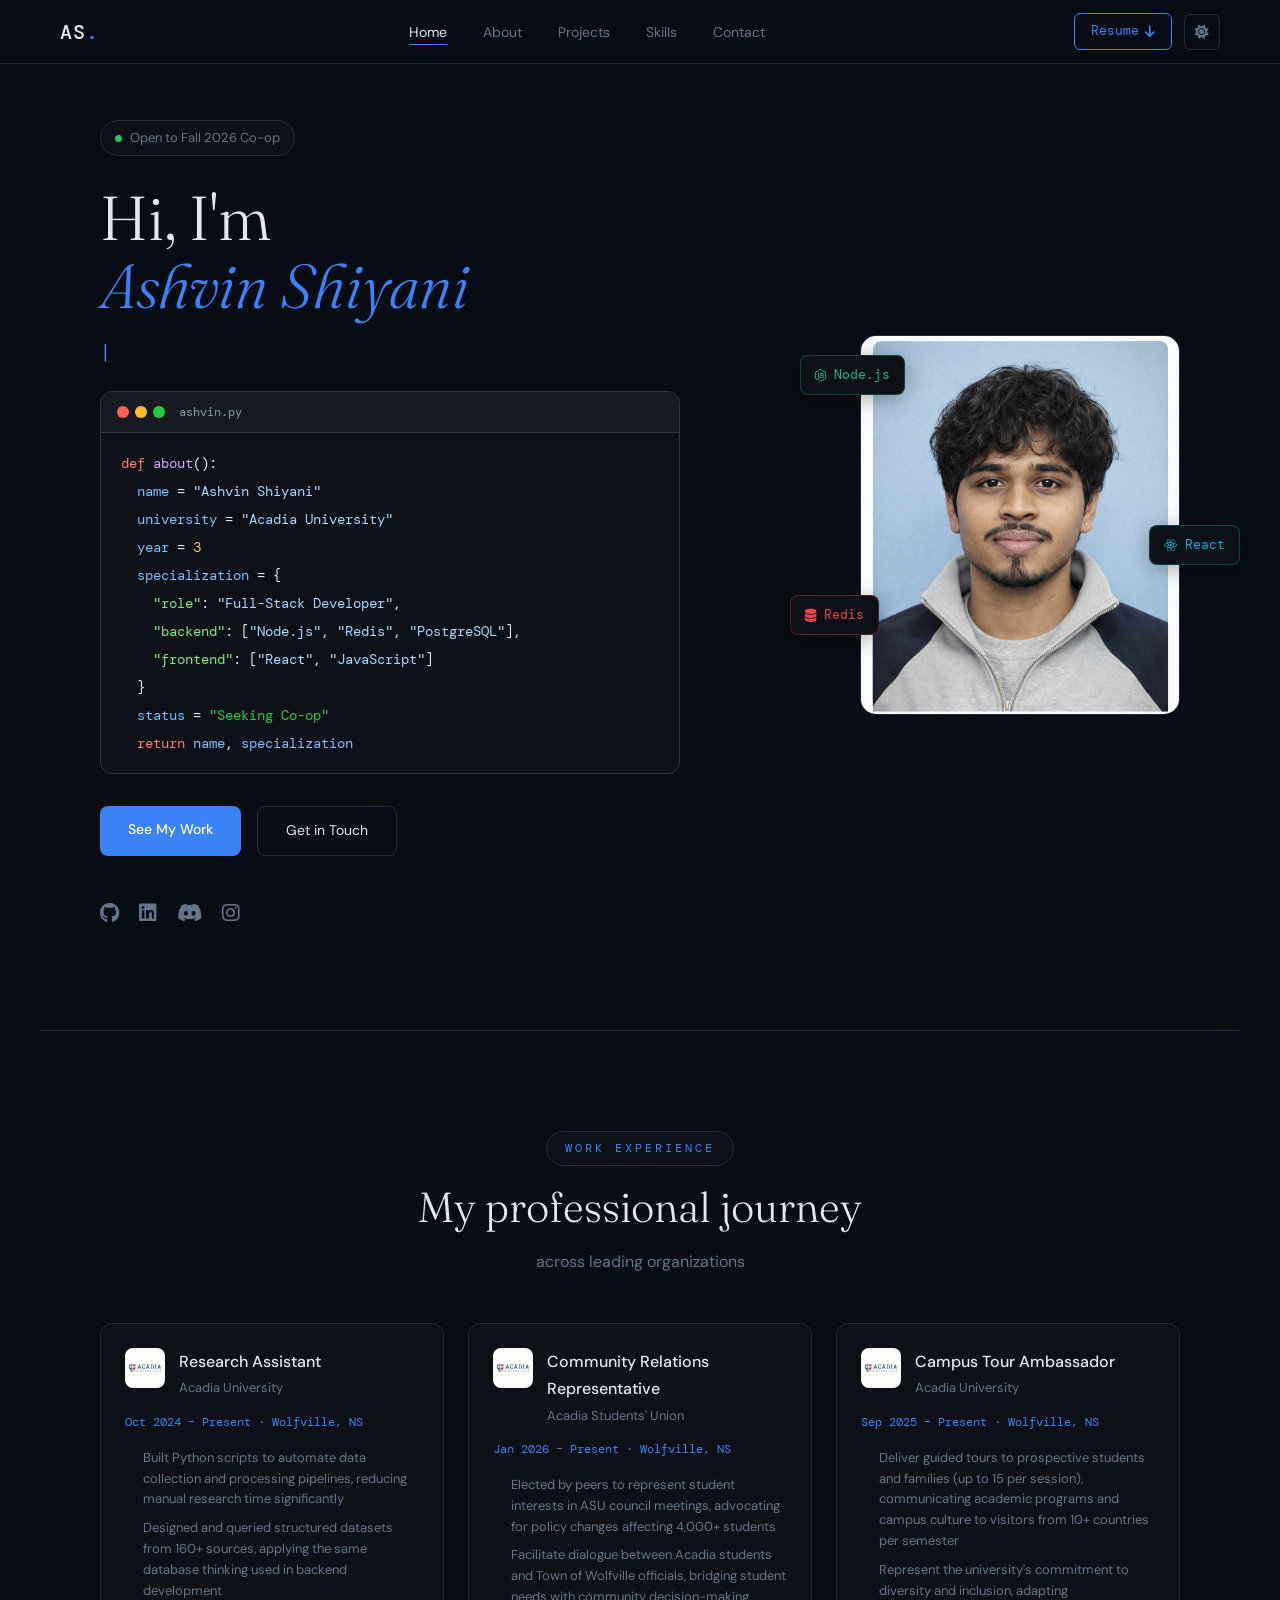
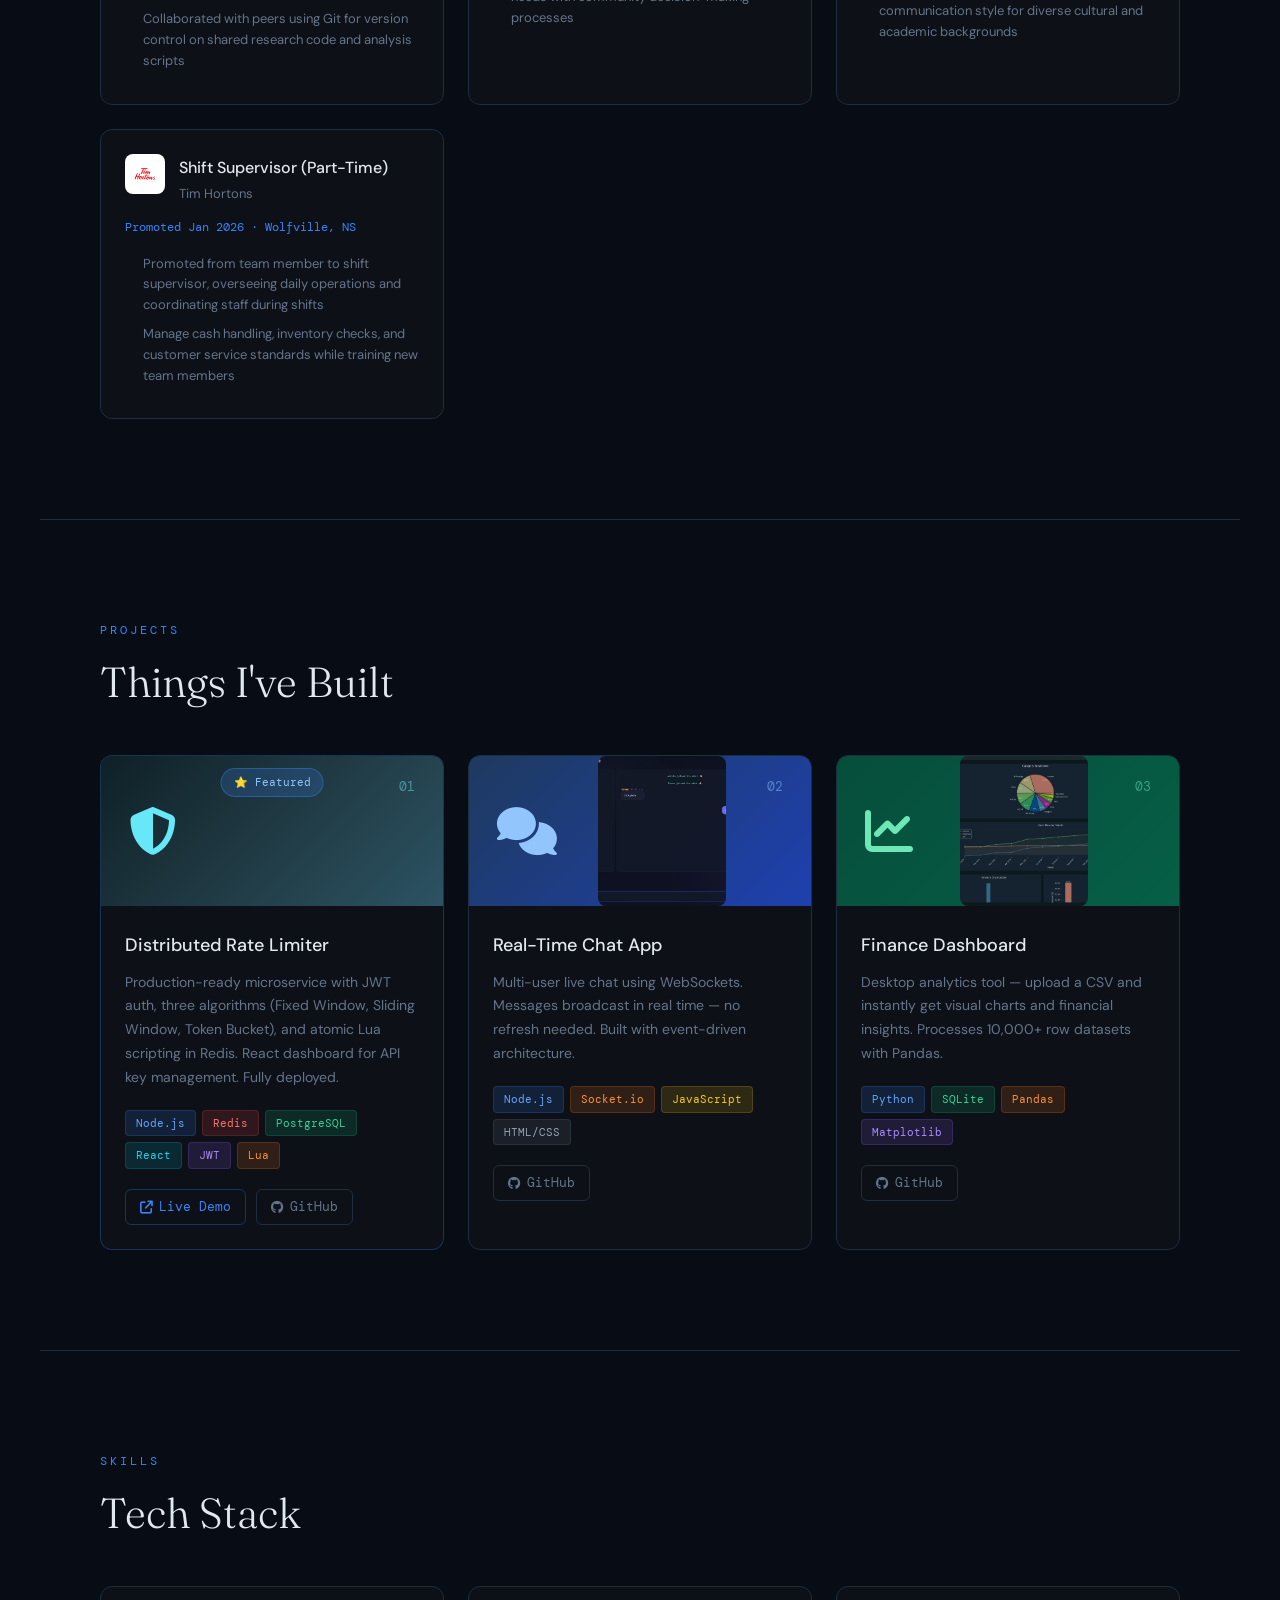
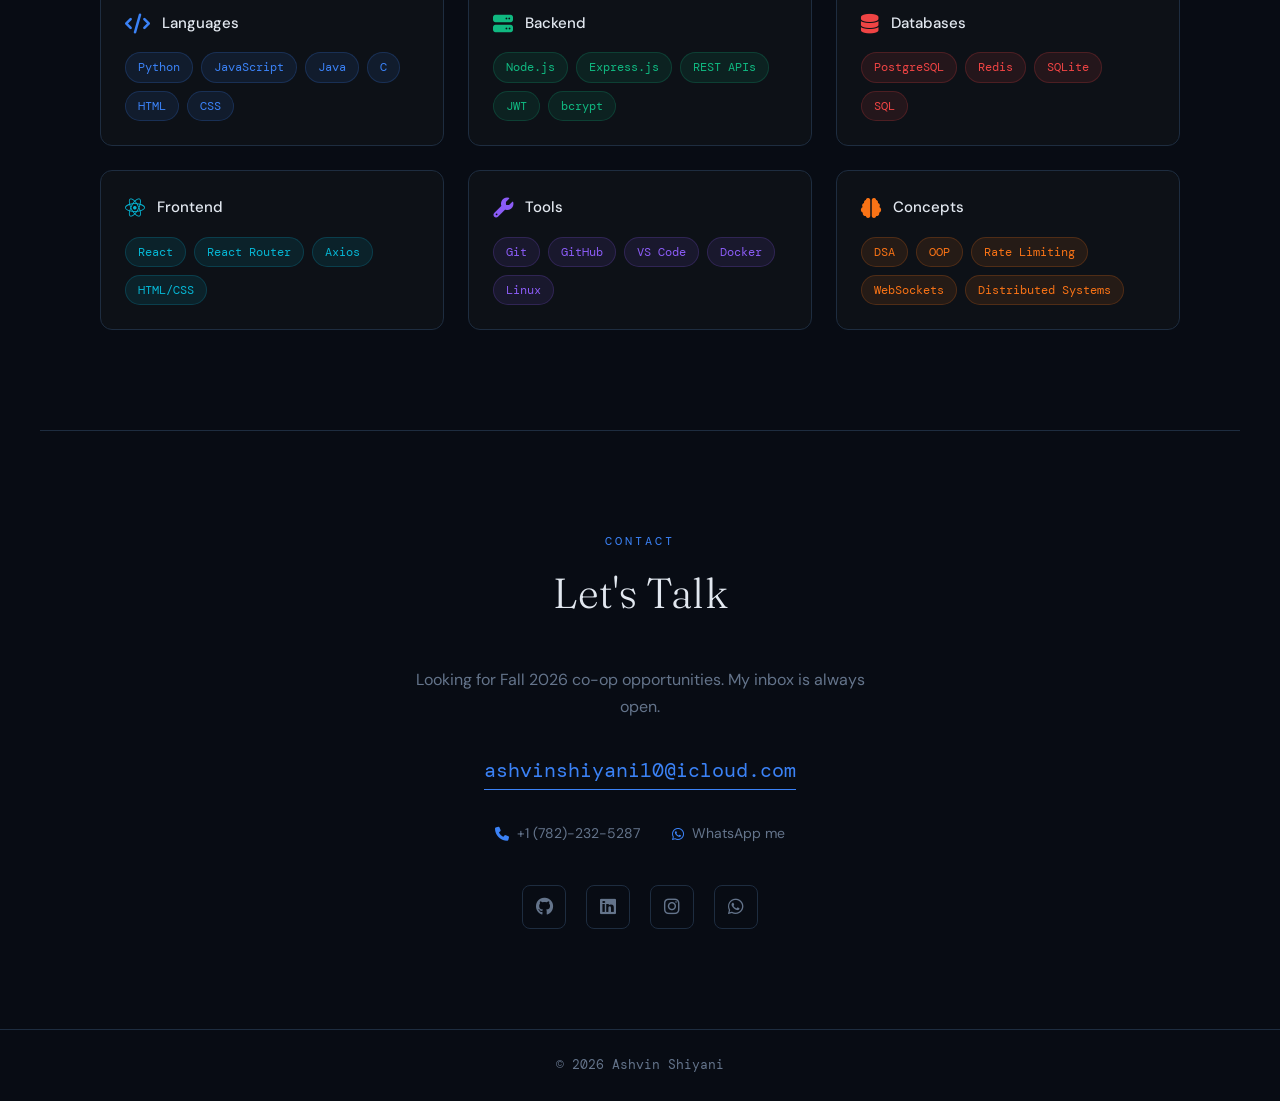
==== commit 50f347c6: "Update resume link in navigation" ====
--- a/index.html
+++ b/index.html
@@ -33,7 +33,7 @@
             <li><a href="#contact" class="nav-link">Contact</a></li>
         </ul>
         <div class="nav-right">
-            <a href="https://raw.githubusercontent.com/Ashvin-Shiyani/Portfolio/main/ResumeShiyani.pdf" download="Resume-Ashvin.pdf" target="_blank" class="nav-cv">Resume <i class="fa-solid fa-arrow-down"></i></a>
+            <a href="https://raw.githubusercontent.com/Ashvin-Shiyani/Portfolio/main/Ashvin_Shiyani_Resume.pdf" download="Resume-Ashvin.pdf" target="_blank" class="nav-cv">Resume <i class="fa-solid fa-arrow-down"></i></a>
             <button id="theme-toggle" aria-label="Toggle theme"><i class="fa-solid fa-sun"></i></button>
         </div>
     </div>
--- a/portfolio.css
+++ b/portfolio.css
@@ -1,652 +1,323 @@
 :root {
-  --bg: #0d0d0d;
-  --bg-card: #141414;
-  --bg-card-hover: #1a1a1a;
-  --border: #2a2a2a;
+  --bg: #080c14;
+  --bg-card: #0d1117;
+  --bg-card-hover: #111827;
+  --border: #1e2d40;
   --accent: #3b82f6;
-  --accent-dim: rgba(59, 130, 246, 0.12);
-  --text: #e8e8e8;
-  --text-muted: #888;
-  --text-faint: #444;
+  --accent-dim: rgba(59, 130, 246, 0.1);
+  --accent-glow: rgba(59, 130, 246, 0.2);
+  --text: #e2e8f0;
+  --text-muted: #64748b;
+  --text-faint: #1e2d40;
   --font-sans: 'DM Sans', sans-serif;
   --font-mono: 'DM Mono', monospace;
   --font-serif: 'Fraunces', serif;
-}
-
-*, *::before, *::after {
-  margin: 0;
-  padding: 0;
-  box-sizing: border-box;
-}
-
+  --green: #10b981;
+  --purple: #8b5cf6;
+  --red: #ef4444;
+  --orange: #f97316;
+  --cyan: #06b6d4;
+  --yellow: #eab308;
+}
+
+*, *::before, *::after { margin: 0; padding: 0; box-sizing: border-box; }
 html { scroll-behavior: smooth; }
-
-body {
-  background: var(--bg);
-  color: var(--text);
-  font-family: var(--font-sans);
-  font-size: 16px;
-  line-height: 1.7;
-  overflow-x: hidden;
-}
-
+body { background: var(--bg); color: var(--text); font-family: var(--font-sans); font-size: 16px; line-height: 1.7; overflow-x: hidden; }
 a { text-decoration: none; color: inherit; }
 ul { list-style: none; }
 img { display: block; max-width: 100%; }
 
+#particle-canvas {
+  position: fixed;
+  top: 0; left: 0;
+  width: 100%; height: 100%;
+  z-index: 0;
+  pointer-events: none;
+}
+
 #loading-screen {
-  position: fixed;
-  inset: 0;
-  background: #0d0d0d;
-  z-index: 9999;
-  display: flex;
-  align-items: center;
-  justify-content: center;
+  position: fixed; inset: 0; background: #080c14; z-index: 9999;
+  display: flex; align-items: center; justify-content: center;
   transition: opacity 0.6s ease;
 }
-
 .loader-inner { text-align: center; }
-
-.loader-name {
-  font-family: var(--font-mono);
-  font-size: 48px;
-  font-weight: 500;
-  color: var(--accent);
-  letter-spacing: 6px;
-  display: block;
-  margin-bottom: 24px;
-}
-.loader-icon {
-    font-size: 32px;
-    color: var(--text-muted);
-    margin-bottom: 20px;
-    animation: pulse 1.5s infinite;
-}
-.loader-bar {
-  width: 200px;
-  height: 2px;
-  background: var(--border);
-  border-radius: 2px;
-  overflow: hidden;
-  margin: 0 auto;
-}
-
-.loader-fill {
-  height: 100%;
-  width: 0%;
-  background: var(--accent);
-  animation: load 1.8s ease forwards;
-}
-
+.loader-name { font-family: var(--font-mono); font-size: 48px; font-weight: 500; color: var(--accent); letter-spacing: 6px; display: block; margin-bottom: 24px; }
+.loader-icon { font-size: 32px; color: var(--text-muted); margin-bottom: 20px; animation: pulse 1.5s infinite; }
+.loader-bar { width: 200px; height: 2px; background: var(--border); border-radius: 2px; overflow: hidden; margin: 0 auto; }
+.loader-fill { height: 100%; width: 0%; background: var(--accent); animation: load 1.8s ease forwards; }
 @keyframes load { to { width: 100%; } }
-.nav-right {
-  display: flex;
-  align-items: center;
-  gap: 12px;
-}
-
-#theme-toggle {
-  background: transparent;
-  border: 1px solid var(--border);
-  border-radius: 6px;
-  width: 36px;
-  height: 36px;
-  display: flex;
-  align-items: center;
-  justify-content: center;
-  cursor: pointer;
-  color: var(--text-muted);
-  font-size: 14px;
-  transition: all 0.2s ease;
-}
-
-#theme-toggle:hover {
-  border-color: var(--accent);
-  color: var(--accent);
-}
-
-/* Light mode */
+
+#navbar {
+  position: fixed; top: 0; left: 0; width: 100%; z-index: 1000;
+  padding: 0 60px; height: 64px; display: flex; align-items: center;
+  background: rgba(8, 12, 20, 0.85); backdrop-filter: blur(12px);
+  border-bottom: 1px solid var(--border);
+}
+.nav-inner { width: 100%; max-width: 1200px; margin: 0 auto; display: flex; align-items: center; justify-content: space-between; }
+.nav-logo { font-family: var(--font-mono); font-size: 20px; font-weight: 500; color: var(--text); letter-spacing: 1px; }
+.nav-logo span { color: var(--accent); }
+.nav-links { display: flex; gap: 36px; }
+.nav-link { font-size: 14px; color: var(--text-muted); transition: color 0.2s; position: relative; }
+.nav-link::after { content: ''; position: absolute; bottom: -4px; left: 0; width: 0; height: 1px; background: var(--accent); transition: width 0.2s; }
+.nav-link:hover, .nav-link.active { color: var(--text); }
+.nav-link.active::after, .nav-link:hover::after { width: 100%; }
+.nav-right { display: flex; align-items: center; gap: 12px; }
+.nav-cv { font-size: 13px; font-family: var(--font-mono); color: var(--accent); border: 1px solid var(--accent); padding: 6px 16px; border-radius: 6px; transition: background 0.2s, color 0.2s; display: flex; align-items: center; gap: 6px; }
+.nav-cv:hover { background: var(--accent); color: #fff; }
+#theme-toggle { background: transparent; border: 1px solid var(--border); border-radius: 6px; width: 36px; height: 36px; display: flex; align-items: center; justify-content: center; cursor: pointer; color: var(--text-muted); font-size: 14px; transition: all 0.2s ease; }
+#theme-toggle:hover { border-color: var(--accent); color: var(--accent); }
+
 body.light {
-  --bg: #f9f9f9;
+  --bg: #f0f4f8;
   --bg-card: #ffffff;
-  --border: #dedede;
-  --text: #111111;
-  --text-muted: #555555;
-  --text-faint: #999999;
-}
-
-body.light #navbar {
-  background: rgba(249, 249, 249, 0.92);
-  border-bottom: 1px solid #dedede;
-}
-
-body.light .nav-logo { color: #111; }
-body.light .nav-link { color: #555; }
-body.light .nav-link:hover, 
-body.light .nav-link.active { color: #111; }
-
-#navbar {
-  position: fixed;
+  --border: #cbd5e1;
+  --text: #0f172a;
+  --text-muted: #475569;
+  --text-faint: #cbd5e1;
+}
+body.light #navbar { background: rgba(240,244,248,0.92); border-bottom: 1px solid #cbd5e1; }
+body.light .terminal-card { background: #1e293b; }
+body.light .hero-tag { background: #fff; }
+
+section { max-width: 1200px; margin: 0 auto; padding: 100px 60px; position: relative; z-index: 1; }
+.section-label { font-family: var(--font-mono); font-size: 12px; color: var(--accent); letter-spacing: 3px; text-transform: uppercase; margin-bottom: 16px; }
+section h2 { font-family: var(--font-serif); font-size: 42px; font-weight: 300; color: var(--text); line-height: 1.2; margin-bottom: 48px; }
+section h2 em { font-style: italic; color: var(--accent); }
+
+.hero { min-height: 100vh; display: flex; align-items: center; justify-content: space-between; gap: 60px; padding-top: 120px; position: relative; z-index: 1; }
+.hero-left { flex: 1; max-width: 580px; }
+.hero-tag { display: inline-flex; align-items: center; gap: 8px; font-size: 13px; color: var(--text-muted); background: var(--bg-card); border: 1px solid var(--border); padding: 6px 14px; border-radius: 20px; margin-bottom: 28px; }
+.dot { width: 7px; height: 7px; background: #22c55e; border-radius: 50%; display: inline-block; animation: pulse 2s infinite; }
+@keyframes pulse { 0%, 100% { opacity: 1; } 50% { opacity: 0.4; } }
+.hero-name { font-family: var(--font-serif); font-size: 62px; font-weight: 300; line-height: 1.1; margin-bottom: 16px; color: var(--text); }
+.hero-name em { font-style: italic; color: var(--accent); }
+.hero-role { font-family: var(--font-mono); font-size: 18px; color: var(--text-muted); margin-bottom: 24px; min-height: 28px; }
+.cursor { animation: blink 0.7s infinite; color: var(--accent); }
+@keyframes blink { 0%, 100% { opacity: 1; } 50% { opacity: 0; } }
+
+.glitch {
+  position: relative;
+  display: inline-block;
+  animation: glitch-main 4s infinite;
+}
+.glitch::before,
+.glitch::after {
+  content: attr(data-text);
+  position: absolute;
   top: 0;
   left: 0;
   width: 100%;
-  z-index: 1000;
-  padding: 0 60px;
-  height: 64px;
-  display: flex;
-  align-items: center;
-  background: rgba(13, 13, 13, 0.85);
-  backdrop-filter: blur(12px);
-  border-bottom: 1px solid var(--border);
-}
-
-.nav-inner {
-  width: 100%;
-  max-width: 1100px;
-  margin: 0 auto;
-  display: flex;
-  align-items: center;
-  justify-content: space-between;
-}
-
-.nav-logo {
+  height: 100%;
+  font-style: italic;
+}
+.glitch::before {
+  color: #ef4444;
+  animation: glitch-before 4s infinite;
+  clip-path: polygon(0 0, 100% 0, 100% 40%, 0 40%);
+}
+.glitch::after {
+  color: #06b6d4;
+  animation: glitch-after 4s infinite;
+  clip-path: polygon(0 60%, 100% 60%, 100% 100%, 0 100%);
+}
+@keyframes glitch-main {
+  0%, 90%, 100% { transform: translate(0); }
+  92% { transform: translate(-2px, 1px); }
+  94% { transform: translate(2px, -1px); }
+  96% { transform: translate(-1px, 2px); }
+  98% { transform: translate(1px, -2px); }
+}
+@keyframes glitch-before {
+  0%, 90%, 100% { transform: translate(0); opacity: 0; }
+  92% { transform: translate(-4px, 0); opacity: 0.8; }
+  94% { transform: translate(4px, 0); opacity: 0.8; }
+  96% { transform: translate(-2px, 0); opacity: 0.6; }
+  98% { transform: translate(2px, 0); opacity: 0; }
+}
+@keyframes glitch-after {
+  0%, 90%, 100% { transform: translate(0); opacity: 0; }
+  92% { transform: translate(4px, 0); opacity: 0.8; }
+  94% { transform: translate(-4px, 0); opacity: 0.8; }
+  96% { transform: translate(2px, 0); opacity: 0.6; }
+  98% { transform: translate(-2px, 0); opacity: 0; }
+}
+
+.terminal-card {
+  background: #0d1117;
+  border: 1px solid #30363d;
+  border-radius: 12px;
+  overflow: hidden;
+  margin-bottom: 32px;
   font-family: var(--font-mono);
-  font-size: 18px;
-  font-weight: 500;
-  color: var(--text);
-  letter-spacing: 1px;
-}
-
-.nav-logo span { color: var(--accent); }
-
-.nav-links {
-  display: flex;
-  gap: 36px;
-}
-
-.nav-link {
   font-size: 14px;
-  color: var(--text-muted);
-  transition: color 0.2s;
-  position: relative;
-}
-
-.nav-link::after {
-  content: '';
+  animation: terminal-glitch 6s infinite;
+}
+
+.terminal-header { display: flex; align-items: center; gap: 6px; padding: 10px 16px; background: #161b22; border-bottom: 1px solid #30363d; }
+.t-dot { width: 12px; height: 12px; border-radius: 50%; }
+.t-dot.red { background: #ff5f57; }
+.t-dot.yellow { background: #febc2e; }
+.t-dot.green { background: #28c840; }
+.t-filename { margin-left: 8px; color: #8b949e; font-size: 12px; }
+.terminal-body { padding: 16px 20px; line-height: 2; color: #e6edf3; }
+.t-key { color: #ff7b72; }
+.t-var { color: #79c0ff; }
+.t-op { color: #e6edf3; }
+.t-prop { color: #7ee787; }
+.t-str { color: #a5d6ff; }
+.t-num { color: #f2cc60; }
+.green-text { color: #28c840 !important; }
+
+.hero-btns { display: flex; gap: 16px; margin-bottom: 40px; flex-wrap: wrap; }
+.btn-primary { background: var(--accent); color: #fff; padding: 12px 28px; border-radius: 8px; font-size: 14px; font-weight: 500; transition: opacity 0.2s, transform 0.2s; }
+.btn-primary:hover { opacity: 0.85; transform: translateY(-2px); }
+.btn-secondary { background: transparent; color: var(--text); padding: 12px 28px; border-radius: 8px; font-size: 14px; border: 1px solid var(--border); transition: border-color 0.2s, color 0.2s, transform 0.2s; }
+.btn-secondary:hover { border-color: var(--accent); color: var(--accent); transform: translateY(-2px); }
+.hero-socials { display: flex; gap: 20px; }
+.hero-socials a { color: var(--text-muted); font-size: 20px; transition: color 0.2s, transform 0.2s; }
+.hero-socials a:hover { transform: translateY(-2px); }
+.hero-socials a[aria-label="GitHub"]:hover { color: #ffffff; }
+.hero-socials a[aria-label="LinkedIn"]:hover { color: #0A66C2; }
+.hero-socials a[aria-label="Discord"]:hover { color: #5865F2; }
+.hero-socials a[aria-label="Instagram"]:hover { color: #E1306C; }
+
+.hero-right { flex-shrink: 0; position: relative; }
+.hero-img-wrap { width: 320px; height: 380px; border-radius: 16px; overflow: hidden; border: 1px solid var(--border); position: relative; z-index: 2; }
+.hero-img-wrap img { width: 100%; height: 100%; object-fit: cover; object-position: top; filter: grayscale(20%); transition: filter 0.3s; }
+.hero-img-wrap:hover img { filter: grayscale(0%); }
+
+.floating-badge {
   position: absolute;
-  bottom: -4px;
-  left: 0;
-  width: 0;
-  height: 1px;
-  background: var(--accent);
-  transition: width 0.2s;
-}
-
-.nav-link:hover,
-.nav-link.active { color: var(--text); }
-
-.nav-link.active::after,
-.nav-link:hover::after { width: 100%; }
-
-.nav-cv {
+  background: var(--bg-card);
+  border: 1px solid var(--border);
+  border-radius: 8px;
+  padding: 8px 14px;
   font-size: 13px;
   font-family: var(--font-mono);
-  color: var(--accent);
-  border: 1px solid var(--accent);
-  padding: 6px 16px;
-  border-radius: 6px;
-  transition: background 0.2s, color 0.2s;
-  display: flex;
-  align-items: center;
-  gap: 6px;
-}
-
-.nav-cv:hover { background: var(--accent); color: #fff; }
-
-section {
-  max-width: 1100px;
-  margin: 0 auto;
-  padding: 100px 60px;
-}
-
-.section-label {
-  font-family: var(--font-mono);
-  font-size: 12px;
-  color: var(--accent);
-  letter-spacing: 3px;
-  text-transform: uppercase;
-  margin-bottom: 16px;
-}
-
-section h2 {
-  font-family: var(--font-serif);
-  font-size: 42px;
-  font-weight: 300;
   color: var(--text);
-  line-height: 1.2;
-  margin-bottom: 48px;
-}
-
-section h2 em { font-style: italic; color: var(--accent); }
-
-.hero {
-  min-height: 100vh;
-  display: flex;
-  align-items: center;
-  justify-content: space-between;
-  gap: 60px;
-  padding-top: 120px;
-}
-
-.hero-left { flex: 1; max-width: 580px; }
-
-.hero-tag {
-  display: inline-flex;
-  align-items: center;
-  gap: 8px;
-  font-size: 13px;
-  color: var(--text-muted);
-  background: var(--bg-card);
-  border: 1px solid var(--border);
-  padding: 6px 14px;
-  border-radius: 20px;
-  margin-bottom: 28px;
-}
-
-.dot {
-  width: 7px;
-  height: 7px;
-  background: #22c55e;
-  border-radius: 50%;
-  display: inline-block;
-  animation: pulse 2s infinite;
-}
-
-@keyframes pulse {
-  0%, 100% { opacity: 1; }
-  50% { opacity: 0.4; }
-}
-
-.hero-name {
-  font-family: var(--font-serif);
-  font-size: 62px;
-  font-weight: 300;
-  line-height: 1.1;
-  margin-bottom: 16px;
-  color: var(--text);
-}
-
-.hero-name em { font-style: italic; color: var(--accent); }
-
-.hero-role {
-  font-family: var(--font-mono);
-  font-size: 18px;
-  color: var(--text-muted);
-  margin-bottom: 20px;
-  min-height: 28px;
-}
-
-.cursor { animation: blink 0.7s infinite; color: var(--accent); }
-
-@keyframes blink {
-  0%, 100% { opacity: 1; }
-  50% { opacity: 0; }
-}
-
-.hero-desc {
-  font-size: 16px;
-  color: var(--text-muted);
-  max-width: 480px;
-  margin-bottom: 36px;
-  line-height: 1.8;
-}
-
-.hero-btns {
-  display: flex;
-  gap: 16px;
-  margin-bottom: 40px;
-  flex-wrap: wrap;
-}
-
-.btn-primary {
-  background: var(--accent);
-  color: #fff;
-  padding: 12px 28px;
-  border-radius: 8px;
-  font-size: 14px;
-  font-weight: 500;
-  transition: opacity 0.2s;
-}
-
-.btn-primary:hover { opacity: 0.85; }
-
-.btn-secondary {
-  background: transparent;
-  color: var(--text);
-  padding: 12px 28px;
-  border-radius: 8px;
-  font-size: 14px;
-  border: 1px solid var(--border);
-  transition: border-color 0.2s, color 0.2s;
-}
-
-.btn-secondary:hover { border-color: var(--accent); color: var(--accent); }
-
-.hero-socials { display: flex; gap: 20px; }
-
-.hero-socials a {
-  color: var(--text-faint);
-  font-size: 20px;
-  transition: color 0.2s;
-}
-
-.hero-socials a:hover { color: var(--accent); }
-.hero-socials a[aria-label="GitHub"]:hover { color: #ffffff !important; }
-.hero-socials a[aria-label="LinkedIn"]:hover { color: #0A66C2 !important; }
-.hero-socials a[aria-label="Discord"]:hover { color: #5865F2 !important; }
-.hero-socials a[aria-label="Instagram"]:hover { color: #E1306C !important; }
-
-.hero-right { flex-shrink: 0; }
-
-.hero-img-wrap {
-  width: 320px;
-  height: 380px;
-  border-radius: 16px;
-  overflow: hidden;
-  border: 1px solid var(--border);
-}
-
-.hero-img-wrap img {
-  width: 100%;
-  height: 100%;
-  object-fit: cover;
-  object-position: top;
-  filter: grayscale(20%);
-  transition: filter 0.3s;
-}
-
-.hero-img-wrap:hover img { filter: grayscale(0%); }
-
-.about { border-top: 1px solid var(--border); }
-
-.about-grid {
-  display: grid;
-  grid-template-columns: 1fr 1fr;
-  gap: 80px;
-  align-items: start;
-}
-
-.about-text h2 { font-size: 36px; margin-bottom: 24px; }
-
-.about-text p { color: var(--text-muted); margin-bottom: 16px; font-size: 15px; }
-
-.about-details {
-  margin-top: 32px;
-  display: flex;
-  flex-direction: column;
-  gap: 12px;
-}
-
-.detail-item {
-  display: flex;
-  align-items: center;
-  gap: 12px;
-  font-size: 14px;
-  color: var(--text-muted);
-}
-
-.detail-item i { color: var(--accent); width: 16px; text-align: center; }
-
-.about-skills h3 {
-  font-size: 13px;
-  font-family: var(--font-mono);
-  color: var(--text-muted);
-  letter-spacing: 2px;
-  text-transform: uppercase;
-  margin-bottom: 24px;
-}
-
-.skill-group { margin-bottom: 24px; }
-
-.skill-label {
-  font-size: 12px;
-  color: var(--text-faint);
-  text-transform: uppercase;
-  letter-spacing: 1px;
-  margin-bottom: 10px;
-  font-family: var(--font-mono);
-}
-
-.skill-tags { display: flex; flex-wrap: wrap; gap: 8px; }
-
-.skill-tags span {
-  font-size: 13px;
-  padding: 4px 12px;
-  border-radius: 4px;
-  background: var(--bg-card);
-  border: 1px solid var(--border);
-  color: var(--text-muted);
-  font-family: var(--font-mono);
-  transition: border-color 0.2s, color 0.2s;
-}
-
-.skill-tags span:hover { border-color: var(--accent); color: var(--accent); }
-
-.projects { border-top: 1px solid var(--border); }
-
-.projects-grid {
-  display: grid;
-  grid-template-columns: repeat(auto-fit, minmax(300px, 1fr));
-  gap: 24px;
-}
-
-.project-card {
-  background: var(--bg-card);
-  border: 1px solid var(--border);
-  border-radius: 12px;
-  overflow: hidden;
-  transition: border-color 0.2s, transform 0.2s;
-}
-
-.project-card:hover { border-color: var(--accent); transform: translateY(-4px); }
-
-.project-banner {
-  height: 140px;
-  display: flex;
-  align-items: center;
-  justify-content: space-between;
-  padding: 0 28px;
-  font-size: 48px;
-}
-
-.chat-banner { background: linear-gradient(135deg, #1e3a5f, #1e40af); color: #93c5fd; }
-.game-banner { background: linear-gradient(135deg, #0f0f1a, #1a1a3e); color: #818cf8; }
-
-.project-num {
-  font-family: var(--font-mono);
-  font-size: 13px;
-  opacity: 0.5;
-  align-self: flex-start;
-  padding-top: 20px;
-}
-
-.project-body { padding: 24px; }
-
-.project-body h3 { font-size: 18px; font-weight: 500; margin-bottom: 10px; color: var(--text); }
-
-.project-body p { font-size: 14px; color: var(--text-muted); margin-bottom: 20px; line-height: 1.7; }
-
-.project-tags { display: flex; flex-wrap: wrap; gap: 6px; margin-bottom: 20px; }
-
-.project-tags span {
-  font-size: 11px;
-  font-family: var(--font-mono);
-  padding: 3px 10px;
-  border-radius: 4px;
-  background: var(--accent-dim);
-  color: var(--accent);
-  border: 1px solid rgba(59,130,246,0.2);
-}
-
-.project-links a {
-  font-size: 13px;
-  font-family: var(--font-mono);
-  color: var(--text-muted);
-  display: inline-flex;
-  align-items: center;
-  gap: 6px;
-  border: 1px solid var(--border);
-  padding: 6px 14px;
-  border-radius: 6px;
-  transition: color 0.2s, border-color 0.2s;
-}
-.project-banner img {
-    height: 100%;
-    width: 45%;
-    object-fit: cover;
-    border-radius: 8px;
-    opacity: 0.85;
-}
-.finance-banner {
-    background: linear-gradient(135deg, #064e3b, #065f46);
-    color: #6ee7b7;
-}
-
-.project-banner img {
-    height: 100%;
-    width: 45%;
-    object-fit: cover;
-    border-radius: 8px;
-    opacity: 0.85;
-}
-.project-links a:hover { color: var(--accent); border-color: var(--accent); }
-
-.contact {
-  border-top: 1px solid var(--border);
-  text-align: center;
-  display: flex;
-  flex-direction: column;
-  align-items: center;
-}
-
-.contact-sub {
-  color: var(--text-muted);
-  font-size: 16px;
-  max-width: 480px;
-  margin-bottom: 32px;
-}
-
-.contact-email {
-  font-family: var(--font-mono);
-  font-size: 20px;
-  color: var(--accent);
-  border-bottom: 1px solid var(--accent);
-  padding-bottom: 2px;
-  margin-bottom: 32px;
-  transition: opacity 0.2s;
-}
-
-.contact-email:hover { opacity: 0.7; }
-
-.contact-details {
-  display: flex;
-  gap: 32px;
-  margin-bottom: 40px;
-  flex-wrap: wrap;
-  justify-content: center;
-}
-
-.contact-item {
+  z-index: 3;
   display: flex;
   align-items: center;
   gap: 8px;
-  font-size: 14px;
-  color: var(--text-muted);
-}
-
+  animation: float 3s ease-in-out infinite;
+  box-shadow: 0 4px 20px rgba(0,0,0,0.3);
+}
+.badge-1 { top: 20px; left: -60px; animation-delay: 0s; color: var(--green); border-color: rgba(16,185,129,0.3); }
+.badge-2 { bottom: 80px; left: -70px; animation-delay: 1s; color: var(--red); border-color: rgba(239,68,68,0.3); }
+.badge-3 { top: 50%; right: -60px; animation-delay: 2s; color: var(--cyan); border-color: rgba(6,182,212,0.3); }
+@keyframes float { 0%, 100% { transform: translateY(0); } 50% { transform: translateY(-8px); } }
+
+.about { border-top: 1px solid var(--border); }
+.about-grid { display: grid; grid-template-columns: 1fr 1fr; gap: 80px; align-items: center; }
+.about-text h2 { font-size: 36px; margin-bottom: 24px; }
+.about-text p { color: var(--text-muted); margin-bottom: 16px; font-size: 15px; }
+.about-details { margin-top: 32px; display: flex; flex-direction: column; gap: 12px; }
+.detail-item { display: flex; align-items: flex-start; gap: 12px; font-size: 14px; color: var(--text-muted); }
+.detail-item i { color: var(--accent); width: 16px; text-align: center; margin-top: 4px; }
+
+.about-image-wrap { display: flex; flex-direction: column; align-items: center; gap: 24px; }
+.about-photo { width: 220px; height: 260px; object-fit: cover; object-position: top; border-radius: 16px; border: 1px solid var(--border); filter: grayscale(20%); transition: filter 0.3s; }
+.about-photo:hover { filter: grayscale(0%); }
+.about-stats { display: grid; grid-template-columns: repeat(3, 1fr); gap: 12px; width: 100%; }
+.stat-card { background: var(--bg-card); border: 1px solid var(--border); border-radius: 12px; padding: 16px; text-align: center; transition: border-color 0.2s; }
+.stat-card:hover { border-color: var(--accent); }
+.stat-num { display: block; font-family: var(--font-mono); font-size: 24px; font-weight: 500; color: var(--accent); }
+.stat-label { display: block; font-size: 11px; color: var(--text-muted); margin-top: 4px; }
+
+.projects { border-top: 1px solid var(--border); }
+.projects-grid { display: grid; grid-template-columns: repeat(auto-fit, minmax(300px, 1fr)); gap: 24px; }
+.project-card { background: var(--bg-card); border: 1px solid var(--border); border-radius: 12px; overflow: hidden; transition: border-color 0.2s, transform 0.2s; }
+.project-card:hover { border-color: var(--accent); transform: translateY(-4px); }
+.project-card.featured { border-color: rgba(59,130,246,0.3); }
+.project-card.featured:hover { border-color: var(--accent); }
+
+.project-banner { height: 150px; display: flex; align-items: center; justify-content: space-between; padding: 0 28px; font-size: 48px; position: relative; }
+.chat-banner { background: linear-gradient(135deg, #1e3a5f, #1e40af); color: #93c5fd; }
+.finance-banner { background: linear-gradient(135deg, #064e3b, #065f46); color: #6ee7b7; }
+.rate-banner { background: linear-gradient(135deg, #0f2027, #203a43, #2c5364); color: #67e8f9; }
+.project-num { font-family: var(--font-mono); font-size: 13px; opacity: 0.5; align-self: flex-start; padding-top: 20px; }
+.featured-badge { position: absolute; top: 12px; left: 50%; transform: translateX(-50%); background: rgba(59,130,246,0.2); border: 1px solid rgba(59,130,246,0.4); color: #93c5fd; font-size: 11px; font-family: var(--font-mono); padding: 4px 12px; border-radius: 20px; white-space: nowrap; }
+.project-banner img { height: 100%; width: 45%; object-fit: cover; border-radius: 8px; opacity: 0.85; }
+.project-body { padding: 24px; }
+.project-body h3 { font-size: 18px; font-weight: 500; margin-bottom: 10px; color: var(--text); }
+.project-body p { font-size: 14px; color: var(--text-muted); margin-bottom: 20px; line-height: 1.7; }
+.project-tags { display: flex; flex-wrap: wrap; gap: 6px; margin-bottom: 20px; }
+.project-tags span { font-size: 11px; font-family: var(--font-mono); padding: 3px 10px; border-radius: 4px; }
+.tag-blue { background: rgba(59,130,246,0.15); color: #60a5fa; border: 1px solid rgba(59,130,246,0.2); }
+.tag-red { background: rgba(239,68,68,0.15); color: #f87171; border: 1px solid rgba(239,68,68,0.2); }
+.tag-green { background: rgba(16,185,129,0.15); color: #34d399; border: 1px solid rgba(16,185,129,0.2); }
+.tag-cyan { background: rgba(6,182,212,0.15); color: #22d3ee; border: 1px solid rgba(6,182,212,0.2); }
+.tag-purple { background: rgba(139,92,246,0.15); color: #a78bfa; border: 1px solid rgba(139,92,246,0.2); }
+.tag-orange { background: rgba(249,115,22,0.15); color: #fb923c; border: 1px solid rgba(249,115,22,0.2); }
+.tag-yellow { background: rgba(234,179,8,0.15); color: #facc15; border: 1px solid rgba(234,179,8,0.2); }
+.tag-gray { background: rgba(100,116,139,0.15); color: #94a3b8; border: 1px solid rgba(100,116,139,0.2); }
+.project-links { display: flex; gap: 10px; flex-wrap: wrap; }
+.project-links a { font-size: 13px; font-family: var(--font-mono); color: var(--text-muted); display: inline-flex; align-items: center; gap: 6px; border: 1px solid var(--border); padding: 6px 14px; border-radius: 6px; transition: color 0.2s, border-color 0.2s; }
+.project-links a:hover { color: var(--accent); border-color: var(--accent); }
+.link-live { color: var(--accent) !important; border-color: rgba(59,130,246,0.3) !important; }
+.link-live:hover { background: rgba(59,130,246,0.1) !important; }
+
+.skills-section { border-top: 1px solid var(--border); }
+.skills-grid { display: grid; grid-template-columns: repeat(3, 1fr); gap: 24px; }
+.skill-category { background: var(--bg-card); border: 1px solid var(--border); border-radius: 12px; padding: 24px; transition: border-color 0.2s, transform 0.2s; }
+.skill-category:hover { border-color: var(--accent); transform: translateY(-2px); }
+.skill-cat-header { display: flex; align-items: center; gap: 12px; margin-bottom: 16px; }
+.skill-cat-header h3 { font-size: 15px; font-weight: 500; color: var(--text); }
+.skill-icon { font-size: 20px; }
+.skill-icon.blue { color: var(--accent); }
+.skill-icon.green { color: var(--green); }
+.skill-icon.red { color: var(--red); }
+.skill-icon.cyan { color: var(--cyan); }
+.skill-icon.purple { color: var(--purple); }
+.skill-icon.orange { color: var(--orange); }
+.skill-tags { display: flex; flex-wrap: wrap; gap: 8px; }
+.skill-pill { font-size: 12px; font-family: var(--font-mono); padding: 4px 12px; border-radius: 20px; background: rgba(59,130,246,0.1); color: var(--accent); border: 1px solid rgba(59,130,246,0.2); transition: all 0.2s; }
+.skill-pill:hover { background: rgba(59,130,246,0.2); }
+.skill-pill.green { background: rgba(16,185,129,0.1); color: var(--green); border-color: rgba(16,185,129,0.2); }
+.skill-pill.green:hover { background: rgba(16,185,129,0.2); }
+.skill-pill.red { background: rgba(239,68,68,0.1); color: var(--red); border-color: rgba(239,68,68,0.2); }
+.skill-pill.red:hover { background: rgba(239,68,68,0.2); }
+.skill-pill.cyan { background: rgba(6,182,212,0.1); color: var(--cyan); border-color: rgba(6,182,212,0.2); }
+.skill-pill.cyan:hover { background: rgba(6,182,212,0.2); }
+.skill-pill.purple { background: rgba(139,92,246,0.1); color: var(--purple); border-color: rgba(139,92,246,0.2); }
+.skill-pill.purple:hover { background: rgba(139,92,246,0.2); }
+.skill-pill.orange { background: rgba(249,115,22,0.1); color: var(--orange); border-color: rgba(249,115,22,0.2); }
+.skill-pill.orange:hover { background: rgba(249,115,22,0.2); }
+
+.contact { border-top: 1px solid var(--border); text-align: center; display: flex; flex-direction: column; align-items: center; }
+.contact-sub { color: var(--text-muted); font-size: 16px; max-width: 480px; margin-bottom: 32px; }
+.contact-email { font-family: var(--font-mono); font-size: 20px; color: var(--accent); border-bottom: 1px solid var(--accent); padding-bottom: 2px; margin-bottom: 32px; transition: opacity 0.2s; }
+.contact-email:hover { opacity: 0.7; }
+.contact-details { display: flex; gap: 32px; margin-bottom: 40px; flex-wrap: wrap; justify-content: center; }
+.contact-item { display: flex; align-items: center; gap: 8px; font-size: 14px; color: var(--text-muted); }
 .contact-item i { color: var(--accent); }
 .contact-item a { color: var(--text-muted); transition: color 0.2s; }
 .contact-item a:hover { color: var(--accent); }
-
 .contact-socials { display: flex; gap: 20px; }
-
-.contact-socials a {
-  width: 44px;
-  height: 44px;
-  border: 1px solid var(--border);
-  border-radius: 8px;
-  display: flex;
-  align-items: center;
-  justify-content: center;
-  color: var(--text-muted);
-  font-size: 18px;
-  transition: border-color 0.2s, color 0.2s;
-}
-
-.contact-socials a[aria-label="GitHub"]:hover { color: #ffffff !important; border-color: #ffffff !important; }
-.contact-socials a[aria-label="LinkedIn"]:hover { color: #0A66C2 !important; border-color: #0A66C2 !important; }
-.contact-socials a[aria-label="Instagram"]:hover { color: #E1306C !important; border-color: #E1306C !important; }
-.contact-socials a[aria-label="WhatsApp"]:hover { color: #25D366 !important; border-color: #25D366 !important; }
-
-footer {
-  border-top: 1px solid var(--border);
-  text-align: center;
-  padding: 24px;
-  font-size: 13px;
-  color: var(--text-faint);
-  font-family: var(--font-mono);
-}
-
-.reveal {
-  opacity: 0;
-  transform: translateY(24px);
-  transition: opacity 0.6s ease, transform 0.6s ease;
-}
-
+.contact-socials a { width: 44px; height: 44px; border: 1px solid var(--border); border-radius: 8px; display: flex; align-items: center; justify-content: center; color: var(--text-muted); font-size: 18px; transition: border-color 0.2s, color 0.2s, transform 0.2s; }
+.contact-socials a:hover { transform: translateY(-2px); }
+.contact-socials a[aria-label="GitHub"]:hover { color: #ffffff; border-color: #ffffff; }
+.contact-socials a[aria-label="LinkedIn"]:hover { color: #0A66C2; border-color: #0A66C2; }
+.contact-socials a[aria-label="Instagram"]:hover { color: #E1306C; border-color: #E1306C; }
+.contact-socials a[aria-label="WhatsApp"]:hover { color: #25D366; border-color: #25D366; }
+
+footer { border-top: 1px solid var(--border); text-align: center; padding: 24px; font-size: 13px; color: var(--text-muted); font-family: var(--font-mono); position: relative; z-index: 1; }
+
+.reveal { opacity: 0; transform: translateY(24px); transition: opacity 0.6s ease, transform 0.6s ease; }
 .reveal.visible { opacity: 1; transform: translateY(0); }
-
-#back-to-top {
-  position: fixed;
-  bottom: 32px;
-  right: 32px;
-  width: 44px;
-  height: 44px;
-  background: var(--bg-card);
-  border: 1px solid var(--border);
-  border-radius: 8px;
-  color: var(--text-muted);
-  font-size: 16px;
-  display: none;
-  align-items: center;
-  justify-content: center;
-  cursor: pointer;
-  z-index: 999;
-  transition: border-color 0.2s, color 0.2s;
-}
-
-#back-to-top:hover { border-color: var(--accent); color: var(--accent); }
 
 @media (max-width: 900px) {
   section { padding: 80px 32px; }
   #navbar { padding: 0 32px; }
-
-  .hero {
-    flex-direction: column-reverse;
-    text-align: center;
-    padding-top: 100px;
-    min-height: auto;
-    gap: 40px;
-  }
-
+  .hero { flex-direction: column-reverse; text-align: center; padding-top: 100px; min-height: auto; gap: 40px; }
   .hero-name { font-size: 42px; }
-  .hero-desc { margin: 0 auto 36px; }
   .hero-btns { justify-content: center; }
   .hero-socials { justify-content: center; }
   .hero-img-wrap { width: 220px; height: 260px; }
+  .floating-badge { display: none; }
   .about-grid { grid-template-columns: 1fr; gap: 48px; }
-  .about-text h2 { font-size: 28px; }
+  .skills-grid { grid-template-columns: repeat(2, 1fr); }
   .nav-links { display: none; }
-  .nav-cv { font-size: 12px; padding: 5px 12px; }
 }
 
 @media (max-width: 600px) {
@@ -654,10 +325,32 @@
   #navbar { padding: 0 20px; }
   .hero-name { font-size: 34px; }
   section h2 { font-size: 30px; }
-  .contact-details { flex-direction: column; gap: 16px; }
-}
-
-.rate-banner {
-    background: linear-gradient(135deg, #0f2027, #203a43, #2c5364);
-    color: #67e8f9;
-}
+  .skills-grid { grid-template-columns: 1fr; }
+}
+
+.experience { border-top: 1px solid var(--border); }
+.experience-grid { display: grid; grid-template-columns: repeat(auto-fit, minmax(320px, 1fr)); gap: 24px; }
+.exp-card { background: var(--bg-card); border: 1px solid var(--border); border-radius: 12px; padding: 24px; transition: border-color 0.2s, transform 0.2s; }
+.exp-card:hover { border-color: var(--accent); transform: translateY(-2px); }
+.exp-header { display: flex; align-items: flex-start; gap: 14px; margin-bottom: 12px; }
+.exp-icon { font-size: 22px; margin-top: 2px; }
+.exp-icon.blue { color: var(--accent); }
+.exp-icon.green { color: var(--green); }
+.exp-icon.purple { color: var(--purple); }
+.exp-icon.orange { color: var(--orange); }
+.exp-header h3 { font-size: 16px; font-weight: 500; color: var(--text); margin-bottom: 2px; }
+.exp-org { font-size: 13px; color: var(--text-muted); }
+.exp-date { font-size: 12px; font-family: var(--font-mono); color: var(--accent); margin-bottom: 16px; }
+.exp-list { padding-left: 18px; }
+.exp-list li { font-size: 13px; color: var(--text-muted); margin-bottom: 8px; line-height: 1.6; }
+.exp-logo { width: 40px; height: 40px; object-fit: contain; border-radius: 8px; background: #fff; padding: 4px; flex-shrink: 0; }
+.t-func { color: #d2a8ff; }
+
+.experience .section-label,
+.experience h2 {
+  text-align: center;
+}
+.experience h2 {
+  margin-left: auto;
+  margin-right: auto;
+}
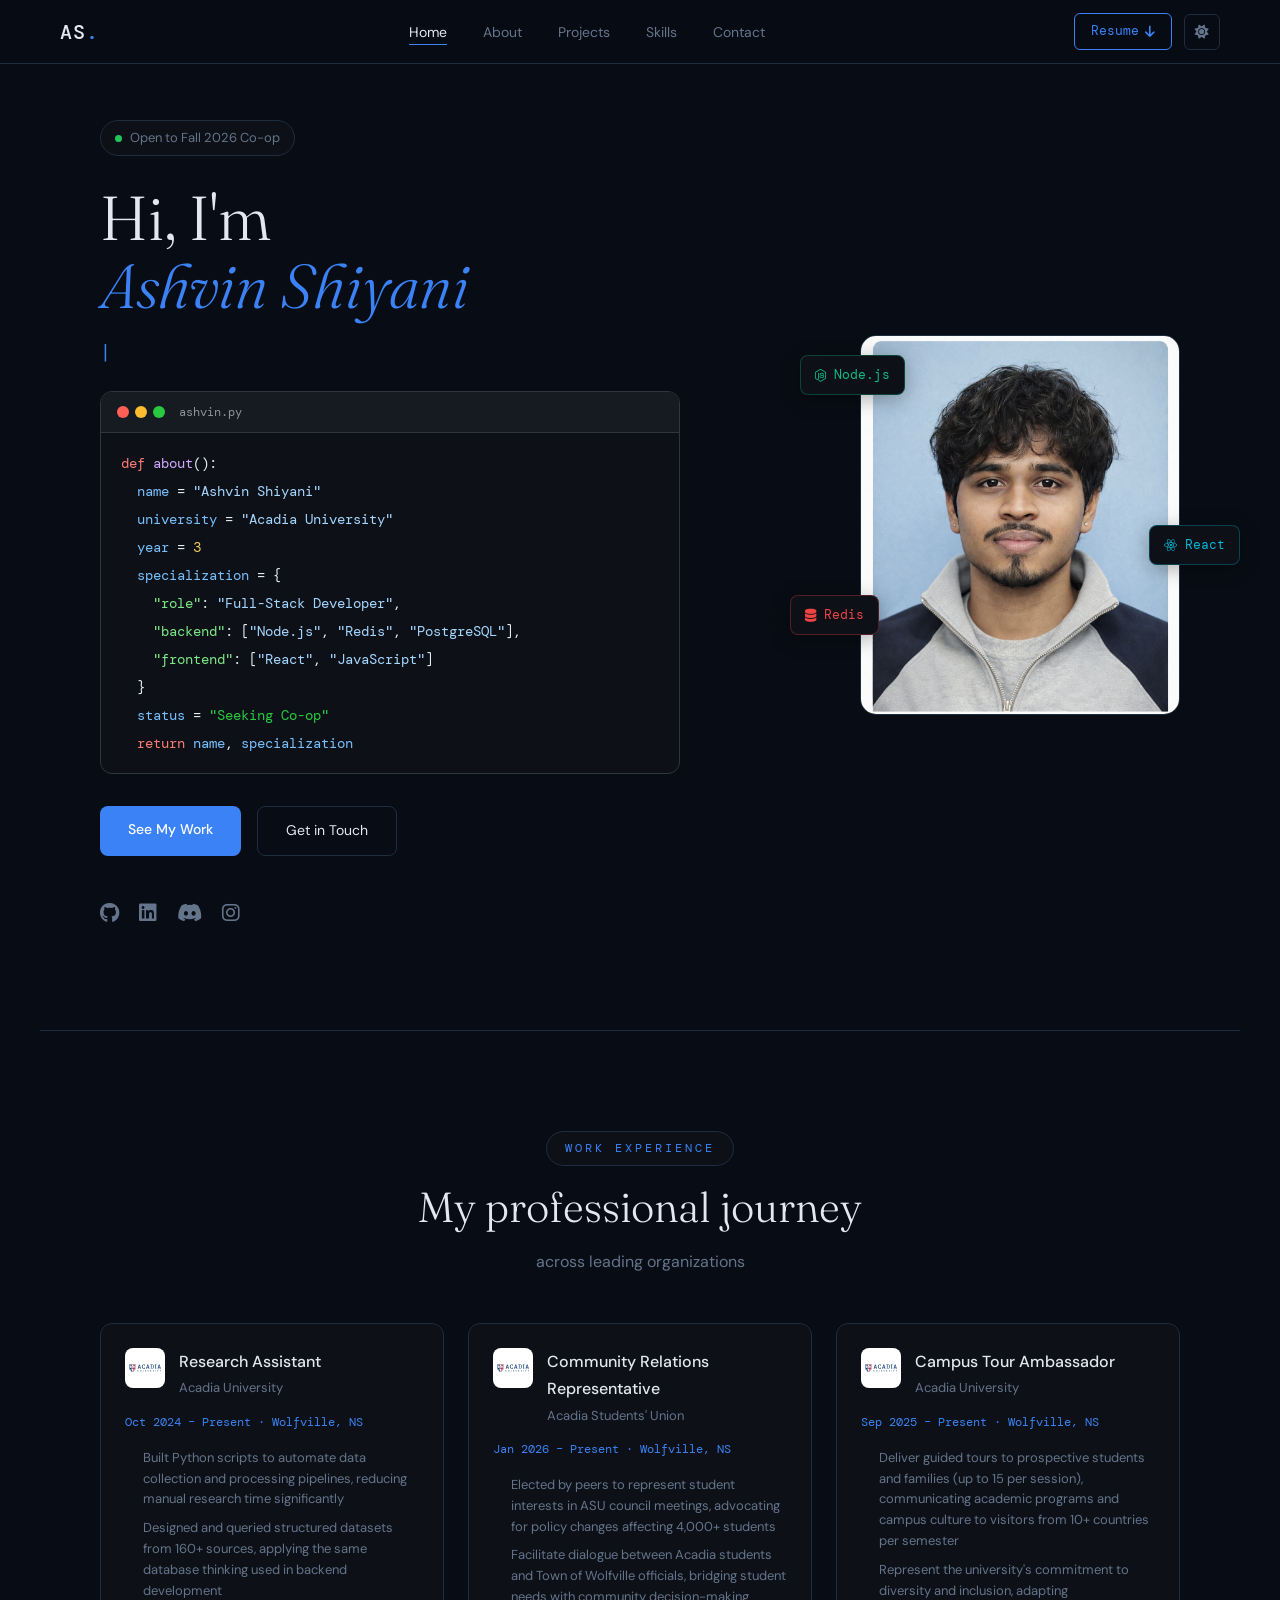
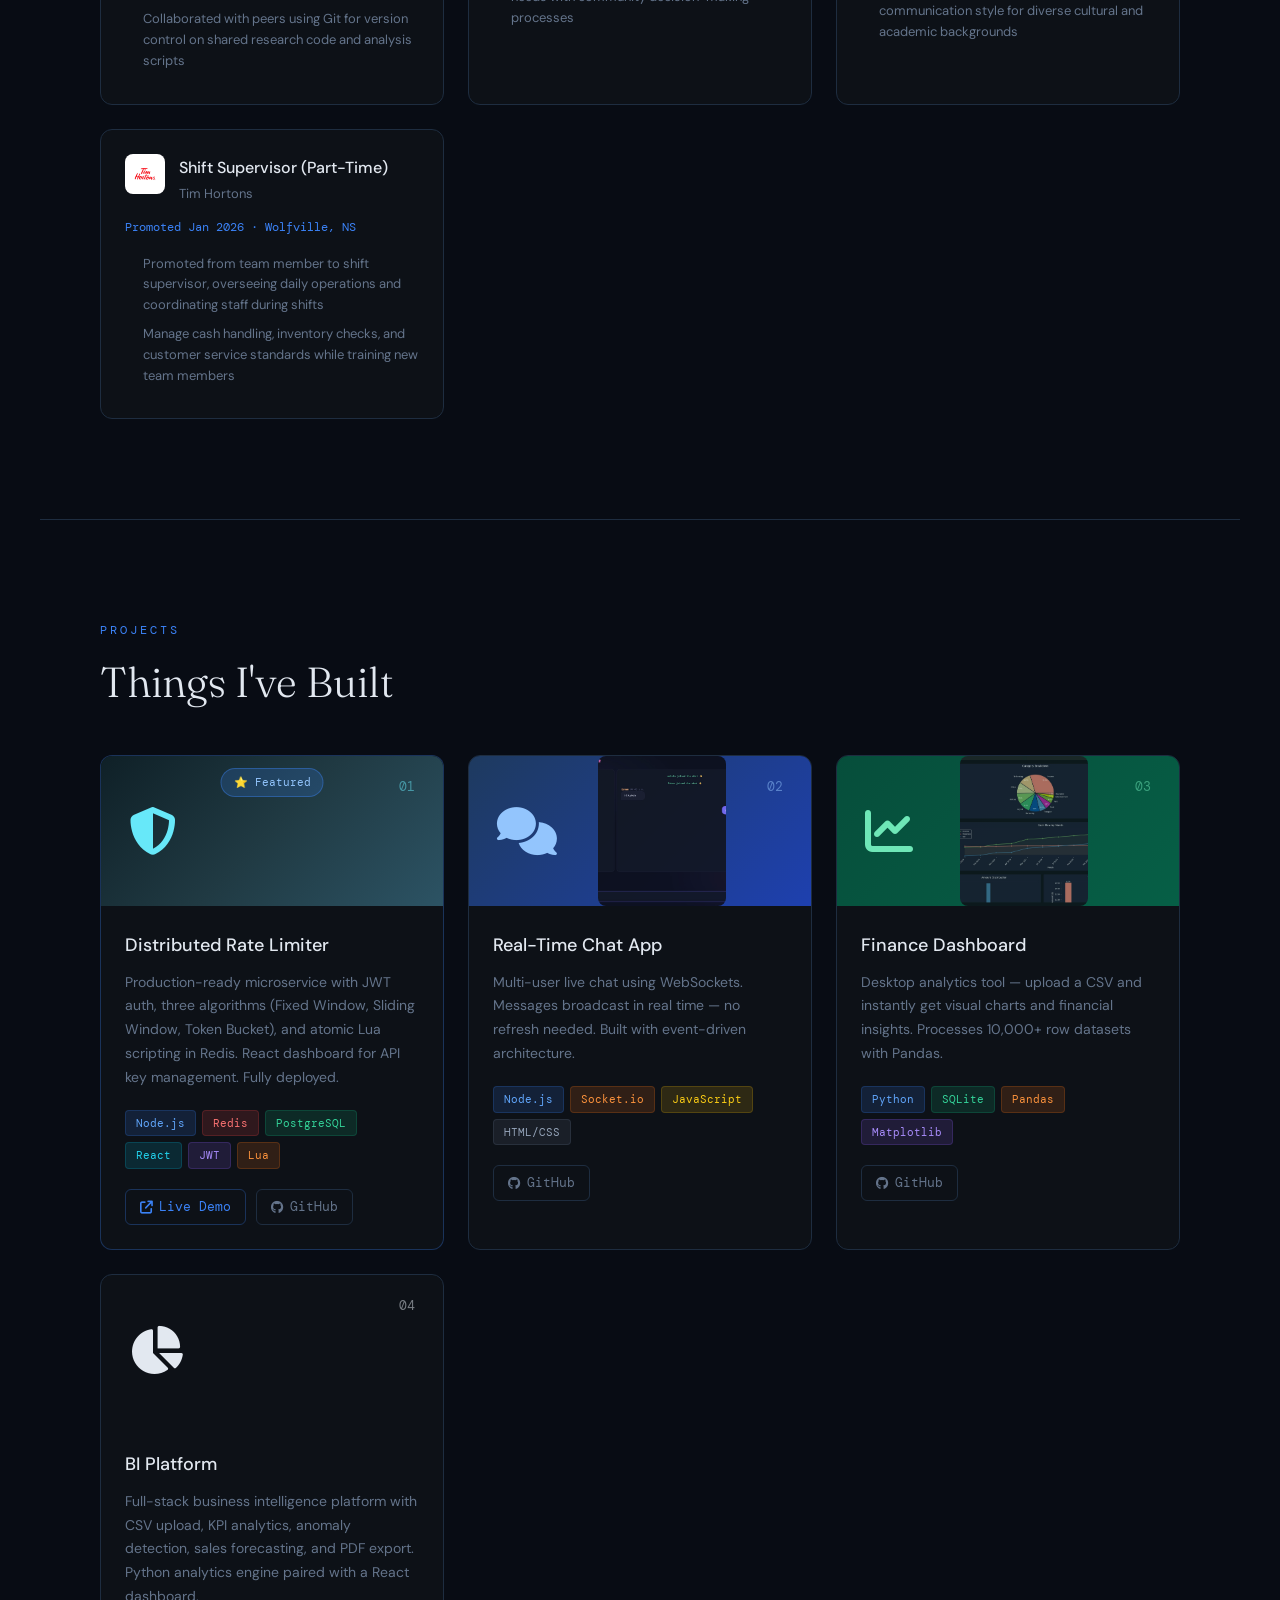
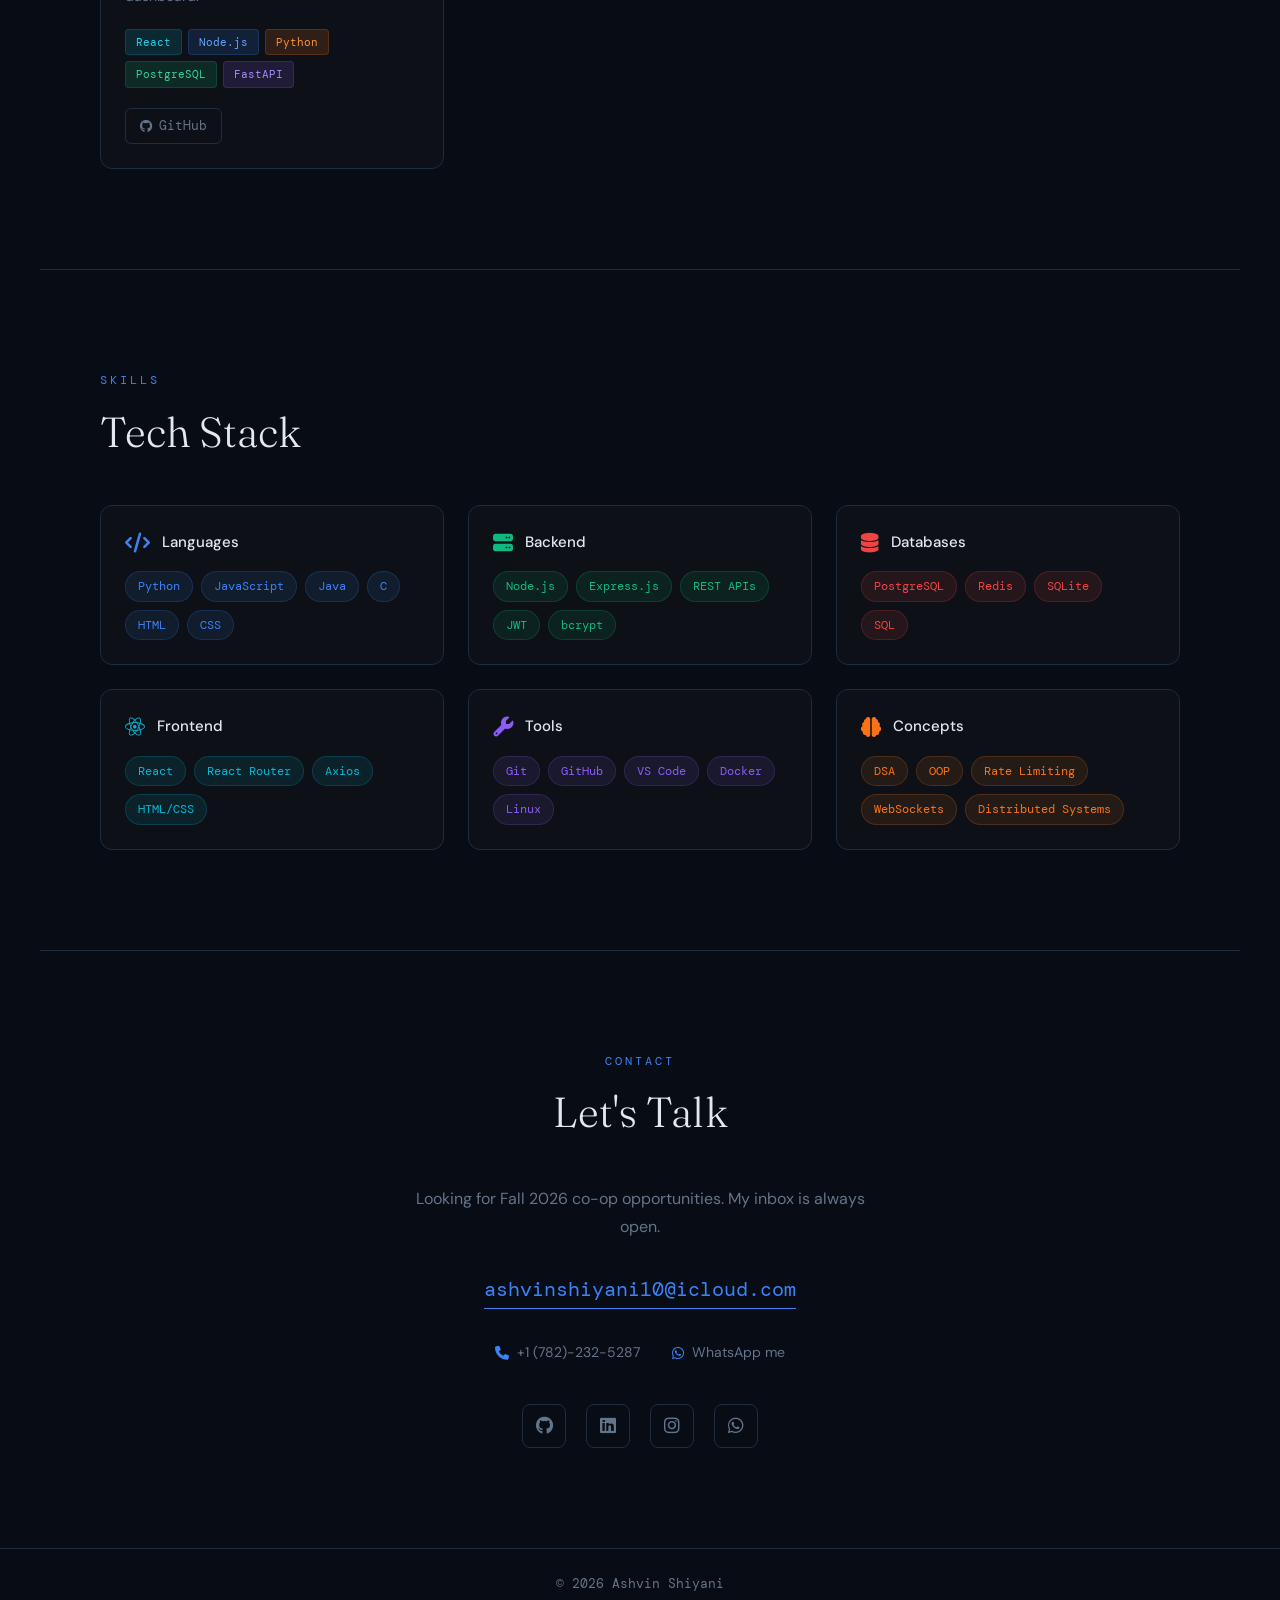
==== commit 63e948df: "Update index.html" ====
--- a/index.html
+++ b/index.html
@@ -233,6 +233,27 @@
             </div>
         </div>
 
+        <div class="project-card">
+            <div class="project-banner bi-banner">
+                <i class="fa-solid fa-chart-pie"></i>
+                <span class="project-num">04</span>
+            </div>
+            <div class="project-body">
+                <h3>BI Platform</h3>
+                <p>Full-stack business intelligence platform with CSV upload, KPI analytics, anomaly detection, sales forecasting, and PDF export. Python analytics engine paired with a React dashboard.</p>
+                <div class="project-tags">
+                    <span class="tag-cyan">React</span>
+                    <span class="tag-blue">Node.js</span>
+                    <span class="tag-orange">Python</span>
+                    <span class="tag-green">PostgreSQL</span>
+                    <span class="tag-purple">FastAPI</span>
+                </div>
+                <div class="project-links">
+                    <a href="https://github.com/Ashvin-Shiyani/BI-Business-Intelligence--platform" target="_blank"><i class="fa-brands fa-github"></i> GitHub</a>
+                </div>
+            </div>
+        </div>
+
     </div>
 </section>
 
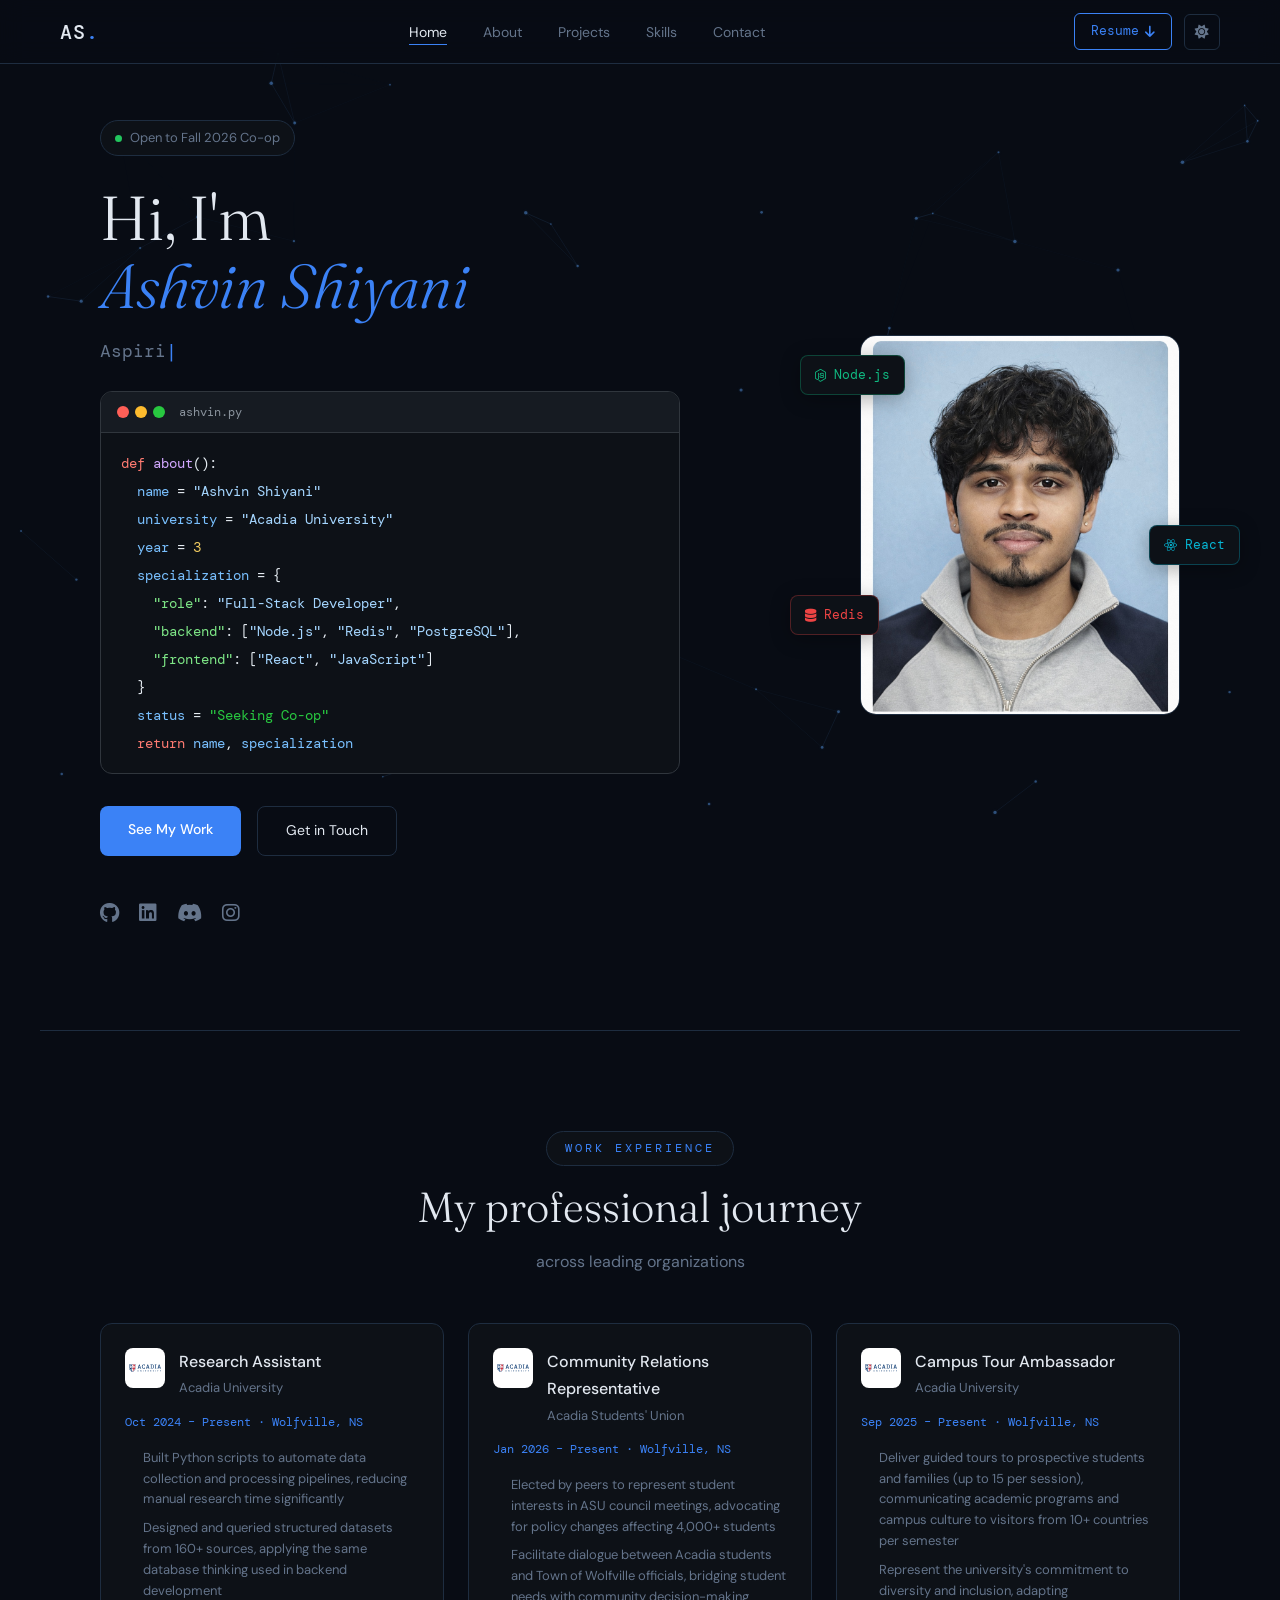
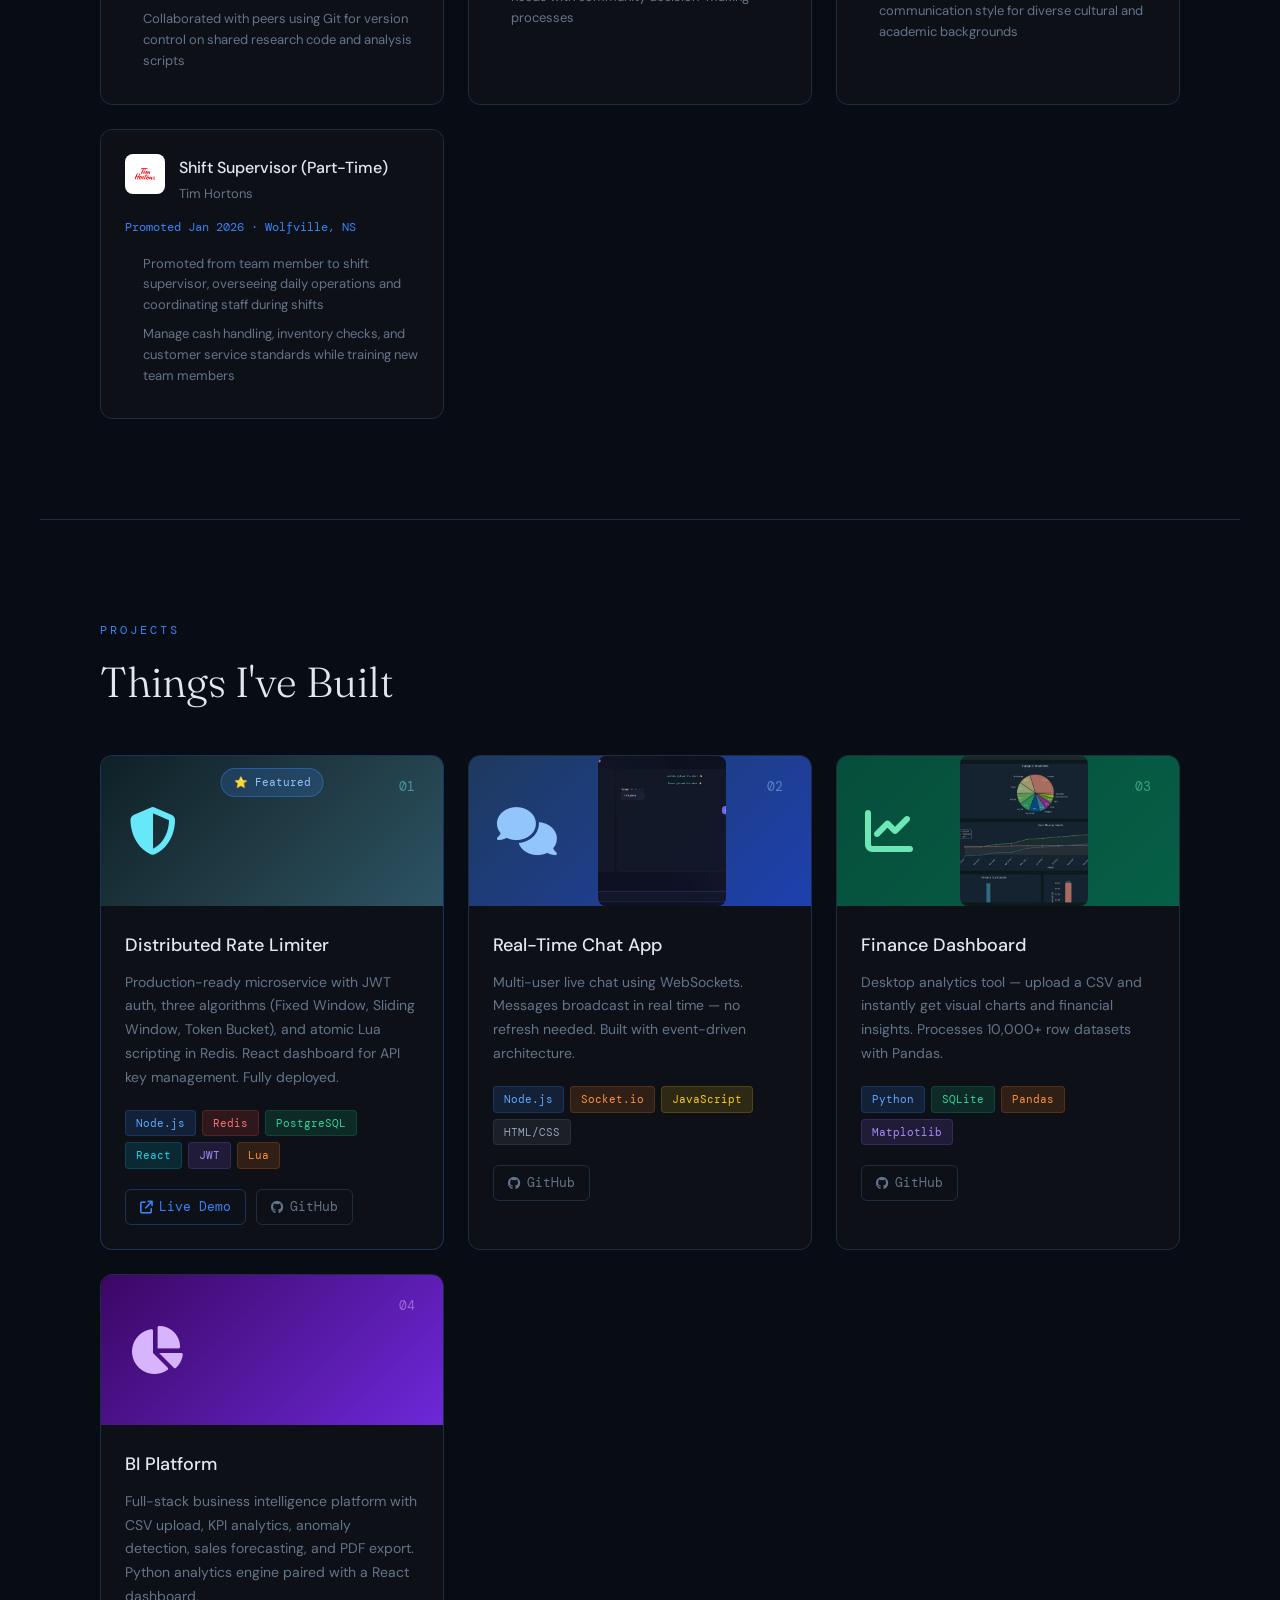
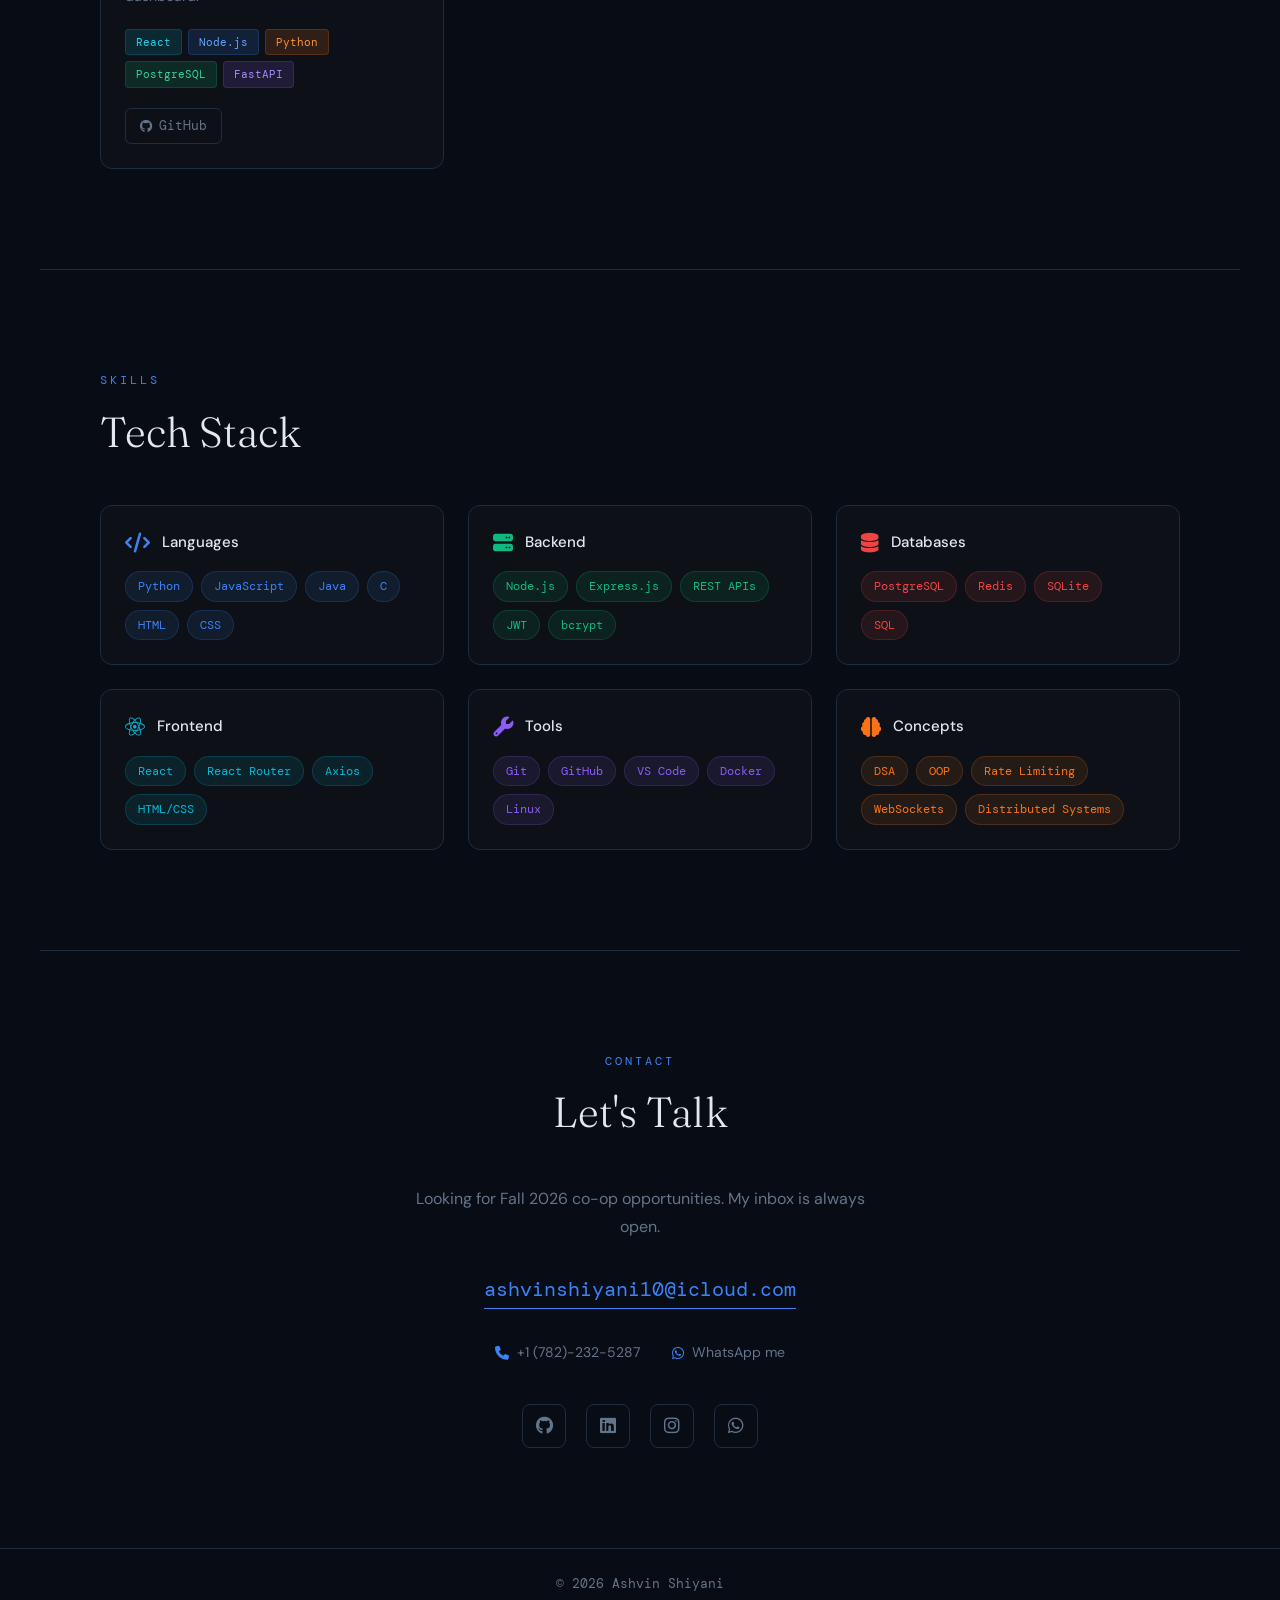
==== commit 998d5e10: "Update portfolio.js script reference with version" ====
--- a/index.html
+++ b/index.html
@@ -362,6 +362,6 @@
     <p>&copy; 2026 Ashvin Shiyani</p>
 </footer>
 
-<script src="portfolio.js"></script>
+<script src="portfolio.js?v=2"></script>
 </body>
 </html>
--- a/portfolio.css
+++ b/portfolio.css
@@ -95,53 +95,6 @@
 .cursor { animation: blink 0.7s infinite; color: var(--accent); }
 @keyframes blink { 0%, 100% { opacity: 1; } 50% { opacity: 0; } }
 
-.glitch {
-  position: relative;
-  display: inline-block;
-  animation: glitch-main 4s infinite;
-}
-.glitch::before,
-.glitch::after {
-  content: attr(data-text);
-  position: absolute;
-  top: 0;
-  left: 0;
-  width: 100%;
-  height: 100%;
-  font-style: italic;
-}
-.glitch::before {
-  color: #ef4444;
-  animation: glitch-before 4s infinite;
-  clip-path: polygon(0 0, 100% 0, 100% 40%, 0 40%);
-}
-.glitch::after {
-  color: #06b6d4;
-  animation: glitch-after 4s infinite;
-  clip-path: polygon(0 60%, 100% 60%, 100% 100%, 0 100%);
-}
-@keyframes glitch-main {
-  0%, 90%, 100% { transform: translate(0); }
-  92% { transform: translate(-2px, 1px); }
-  94% { transform: translate(2px, -1px); }
-  96% { transform: translate(-1px, 2px); }
-  98% { transform: translate(1px, -2px); }
-}
-@keyframes glitch-before {
-  0%, 90%, 100% { transform: translate(0); opacity: 0; }
-  92% { transform: translate(-4px, 0); opacity: 0.8; }
-  94% { transform: translate(4px, 0); opacity: 0.8; }
-  96% { transform: translate(-2px, 0); opacity: 0.6; }
-  98% { transform: translate(2px, 0); opacity: 0; }
-}
-@keyframes glitch-after {
-  0%, 90%, 100% { transform: translate(0); opacity: 0; }
-  92% { transform: translate(4px, 0); opacity: 0.8; }
-  94% { transform: translate(-4px, 0); opacity: 0.8; }
-  96% { transform: translate(2px, 0); opacity: 0.6; }
-  98% { transform: translate(-2px, 0); opacity: 0; }
-}
-
 .terminal-card {
   background: #0d1117;
   border: 1px solid #30363d;
@@ -150,7 +103,6 @@
   margin-bottom: 32px;
   font-family: var(--font-mono);
   font-size: 14px;
-  animation: terminal-glitch 6s infinite;
 }
 
 .terminal-header { display: flex; align-items: center; gap: 6px; padding: 10px 16px; background: #161b22; border-bottom: 1px solid #30363d; }
@@ -235,6 +187,7 @@
 .chat-banner { background: linear-gradient(135deg, #1e3a5f, #1e40af); color: #93c5fd; }
 .finance-banner { background: linear-gradient(135deg, #064e3b, #065f46); color: #6ee7b7; }
 .rate-banner { background: linear-gradient(135deg, #0f2027, #203a43, #2c5364); color: #67e8f9; }
+.bi-banner { background: linear-gradient(135deg, #3b0764, #6d28d9); color: #d8b4fe; }
 .project-num { font-family: var(--font-mono); font-size: 13px; opacity: 0.5; align-self: flex-start; padding-top: 20px; }
 .featured-badge { position: absolute; top: 12px; left: 50%; transform: translateX(-50%); background: rgba(59,130,246,0.2); border: 1px solid rgba(59,130,246,0.4); color: #93c5fd; font-size: 11px; font-family: var(--font-mono); padding: 4px 12px; border-radius: 20px; white-space: nowrap; }
 .project-banner img { height: 100%; width: 45%; object-fit: cover; border-radius: 8px; opacity: 0.85; }
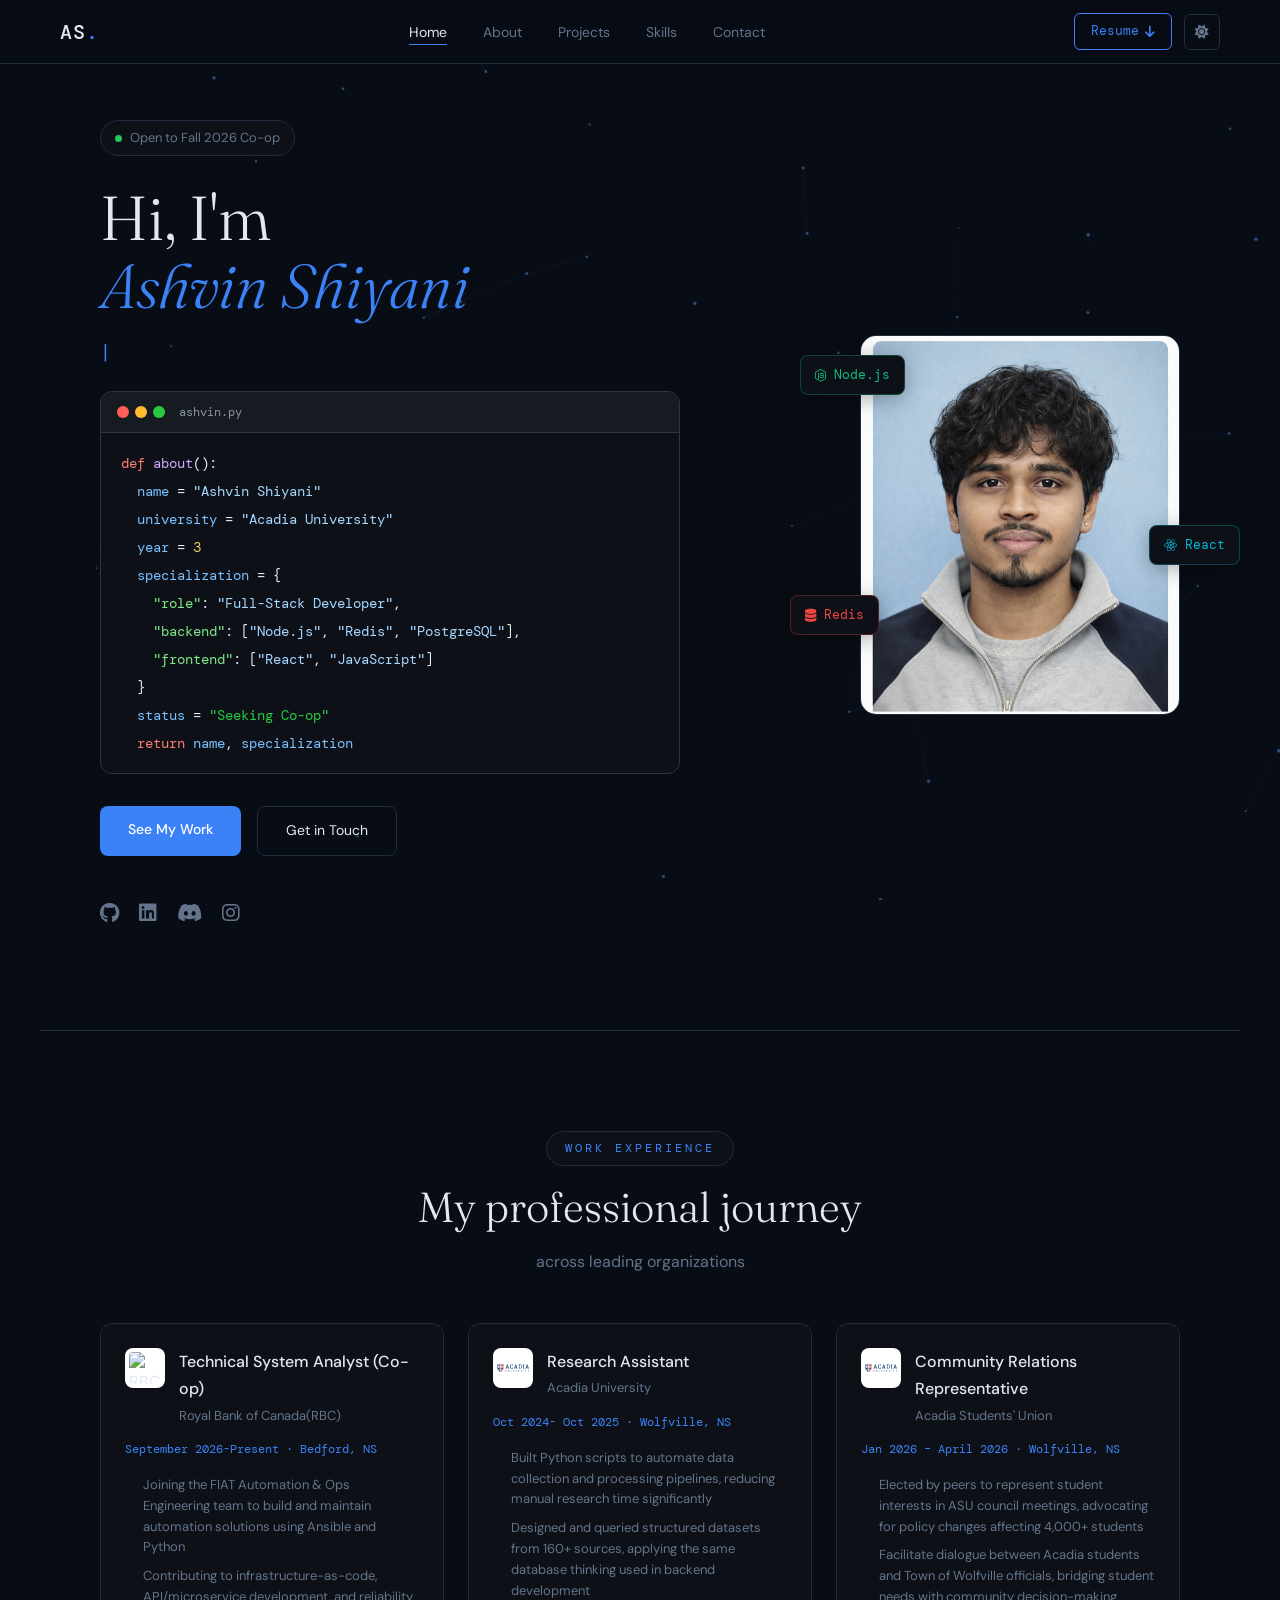
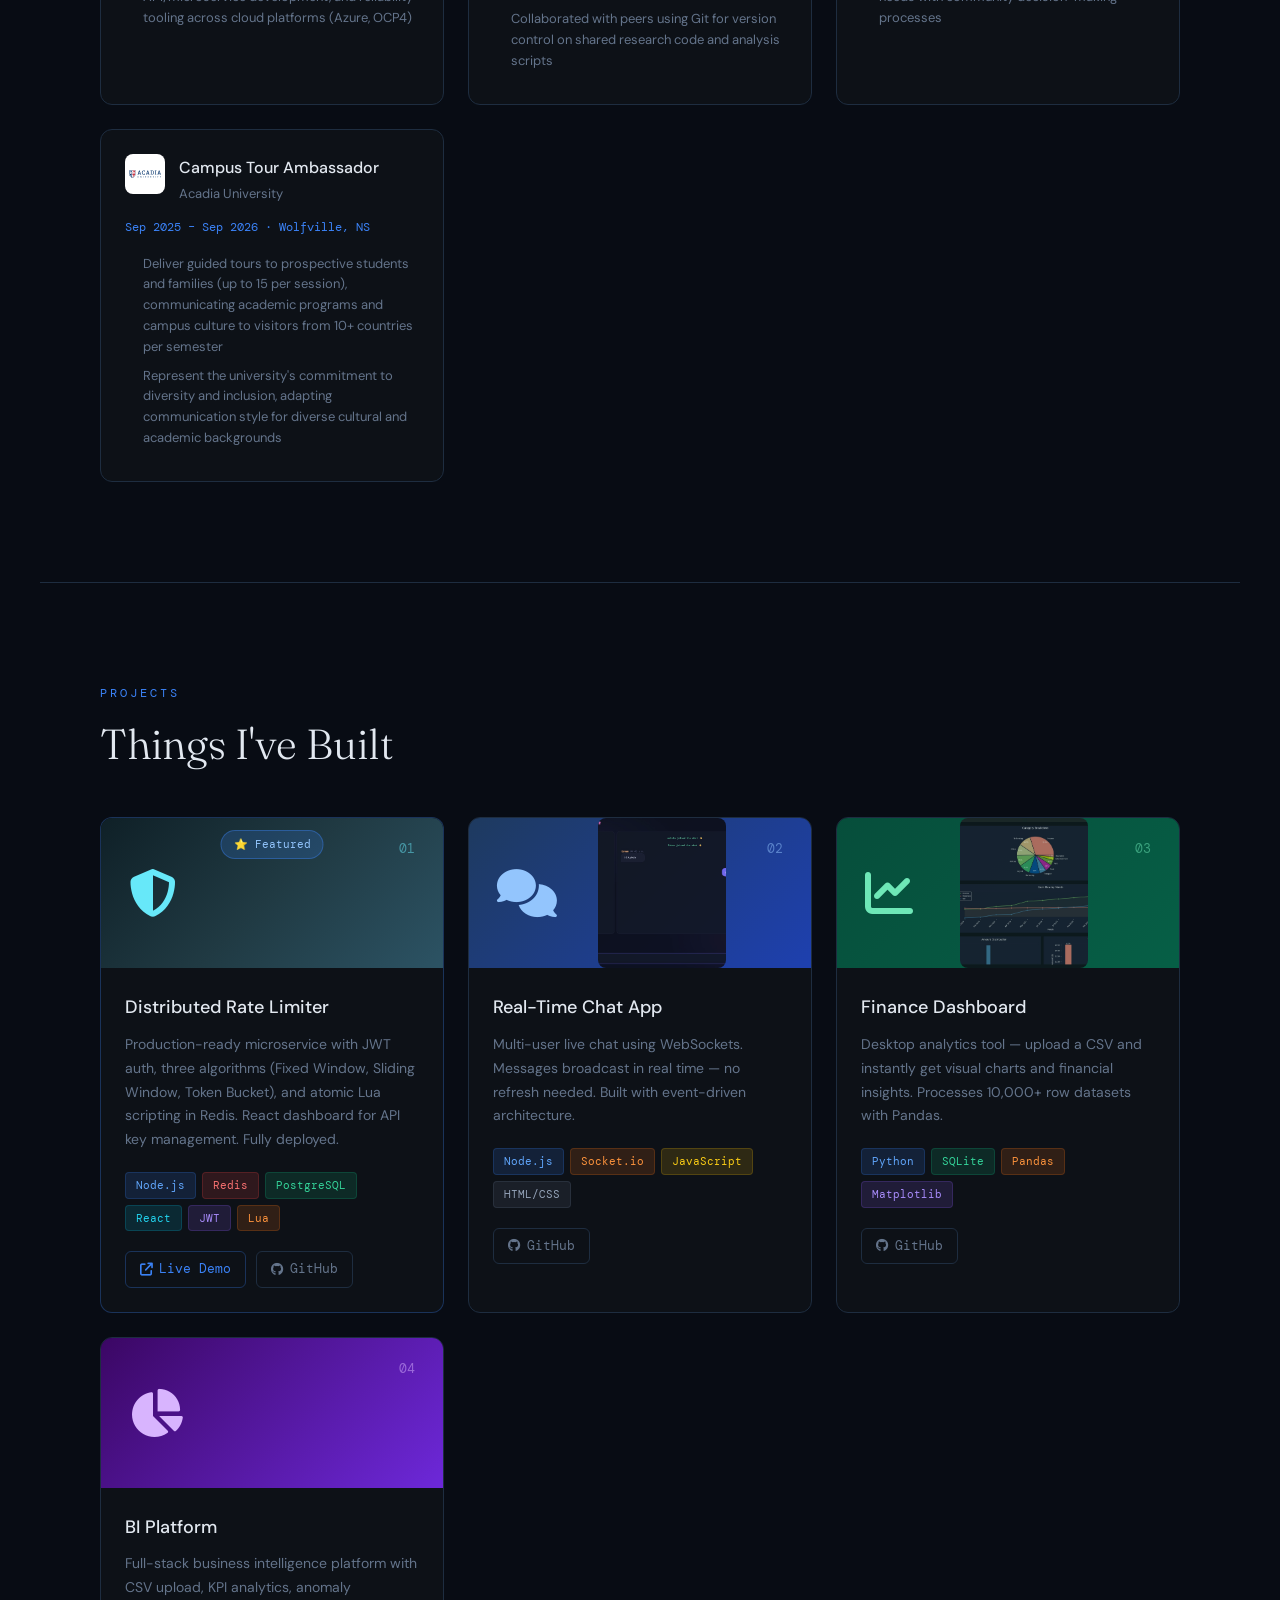
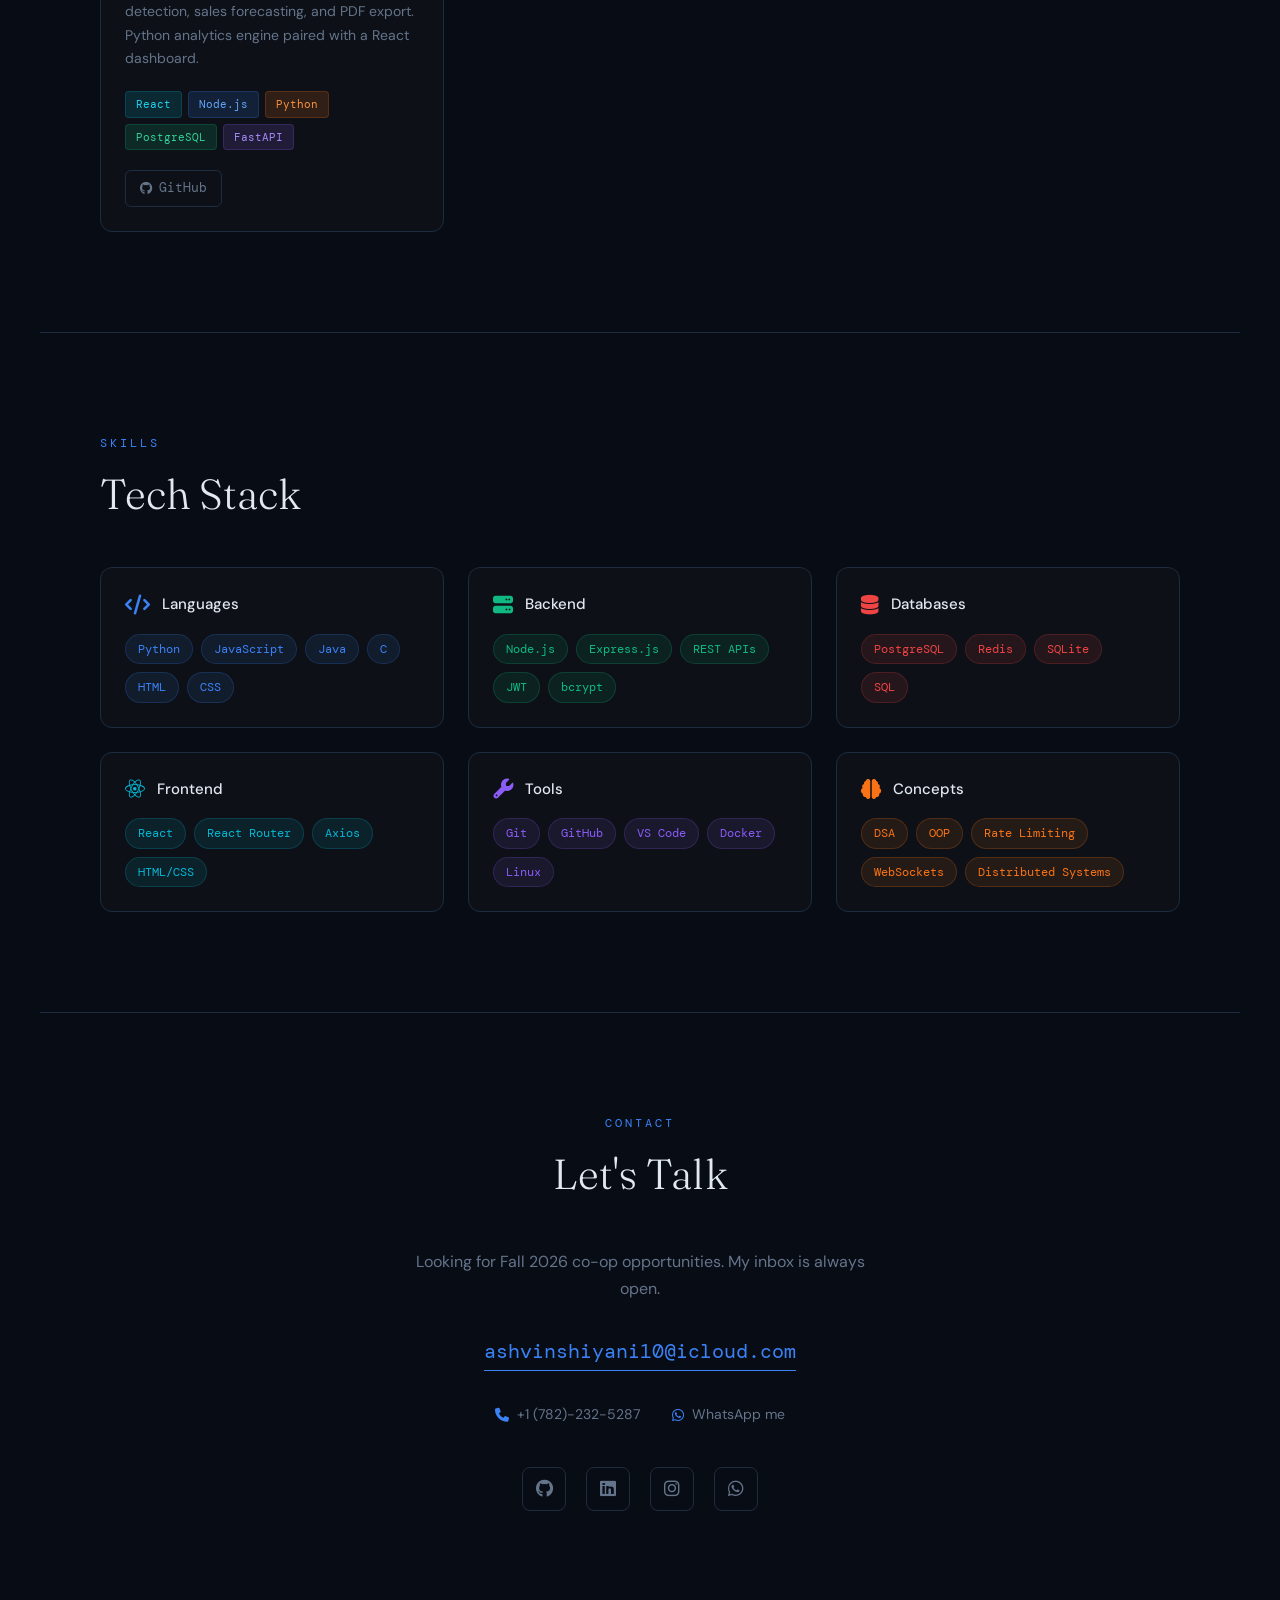
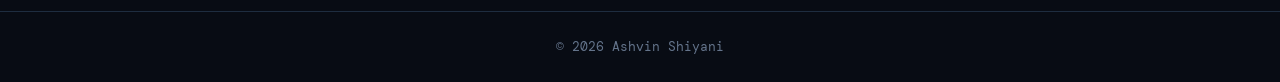
==== commit d51c9a98: "Revise job dates and remove Tim Hortons entry Added rbc experience and replacing tims" ====
--- a/index.html
+++ b/index.html
@@ -96,6 +96,21 @@
 
     <div class="experience-grid">
 
+            <div class="exp-card">
+            <div class="exp-header">
+                <img src="rbc.jpg" alt="RBC Bank" class="exp-logo">
+                <div>
+                    <h3>Technical System Analyst (Co-op)</h3>
+                    <p class="exp-org">Royal Bank of Canada(RBC)</p>
+                </div>
+            </div>
+            <p class="exp-date">September 2026-Present · Bedford, NS</p>
+            <ul class="exp-list">
+                <li>Joining the FIAT Automation & Ops Engineering team to build and maintain automation solutions using Ansible and Python</li>
+                <li>Contributing to infrastructure-as-code, API/microservice development, and reliability tooling across cloud platforms (Azure, OCP4)</li>
+            </ul>
+        </div>
+
         <div class="exp-card">
             <div class="exp-header">
                 <img src="acadia.svg" alt="Acadia University" class="exp-logo">
@@ -104,7 +119,7 @@
                     <p class="exp-org">Acadia University</p>
                 </div>
             </div>
-            <p class="exp-date">Oct 2024 – Present · Wolfville, NS</p>
+            <p class="exp-date">Oct 2024- Oct 2025 · Wolfville, NS</p>
             <ul class="exp-list">
                 <li>Built Python scripts to automate data collection and processing pipelines, reducing manual research time significantly</li>
                 <li>Designed and queried structured datasets from 160+ sources, applying the same database thinking used in backend development</li>
@@ -120,7 +135,7 @@
                     <p class="exp-org">Acadia Students' Union</p>
                 </div>
             </div>
-            <p class="exp-date">Jan 2026 – Present · Wolfville, NS</p>
+            <p class="exp-date">Jan 2026 – April 2026  · Wolfville, NS</p>
             <ul class="exp-list">
                 <li>Elected by peers to represent student interests in ASU council meetings, advocating for policy changes affecting 4,000+ students</li>
                 <li>Facilitate dialogue between Acadia students and Town of Wolfville officials, bridging student needs with community decision-making processes</li>
@@ -135,27 +150,14 @@
                     <p class="exp-org">Acadia University</p>
                 </div>
             </div>
-            <p class="exp-date">Sep 2025 – Present · Wolfville, NS</p>
+            <p class="exp-date">Sep 2025 – Sep 2026 · Wolfville, NS</p>
             <ul class="exp-list">
                 <li>Deliver guided tours to prospective students and families (up to 15 per session), communicating academic programs and campus culture to visitors from 10+ countries per semester</li>
                 <li>Represent the university's commitment to diversity and inclusion, adapting communication style for diverse cultural and academic backgrounds</li>
             </ul>
         </div>
 
-        <div class="exp-card">
-            <div class="exp-header">
-                <img src="tims.jpg" alt="Tim Hortons" class="exp-logo">
-                <div>
-                    <h3>Shift Supervisor (Part-Time)</h3>
-                    <p class="exp-org">Tim Hortons</p>
-                </div>
-            </div>
-            <p class="exp-date">Promoted Jan 2026 · Wolfville, NS</p>
-            <ul class="exp-list">
-                <li>Promoted from team member to shift supervisor, overseeing daily operations and coordinating staff during shifts</li>
-                <li>Manage cash handling, inventory checks, and customer service standards while training new team members</li>
-            </ul>
-        </div>
+
 
     </div>
 </section>
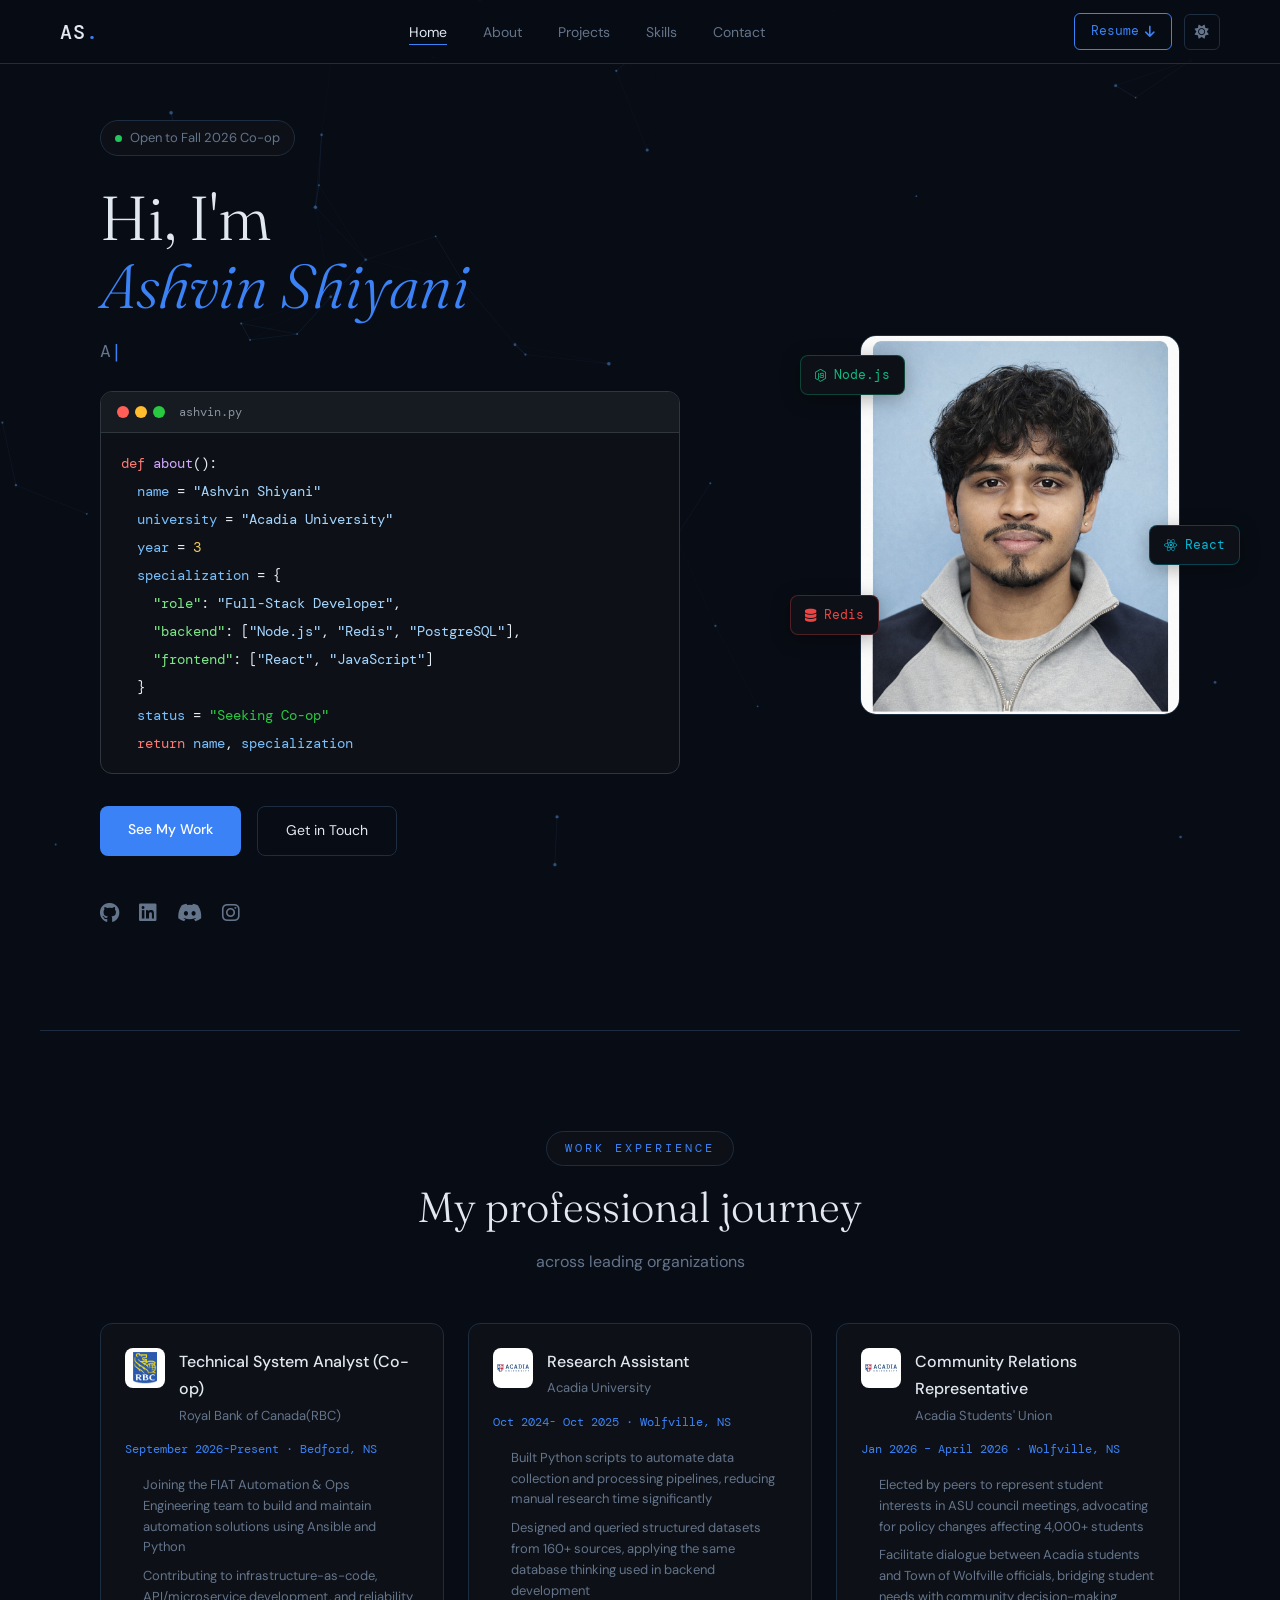
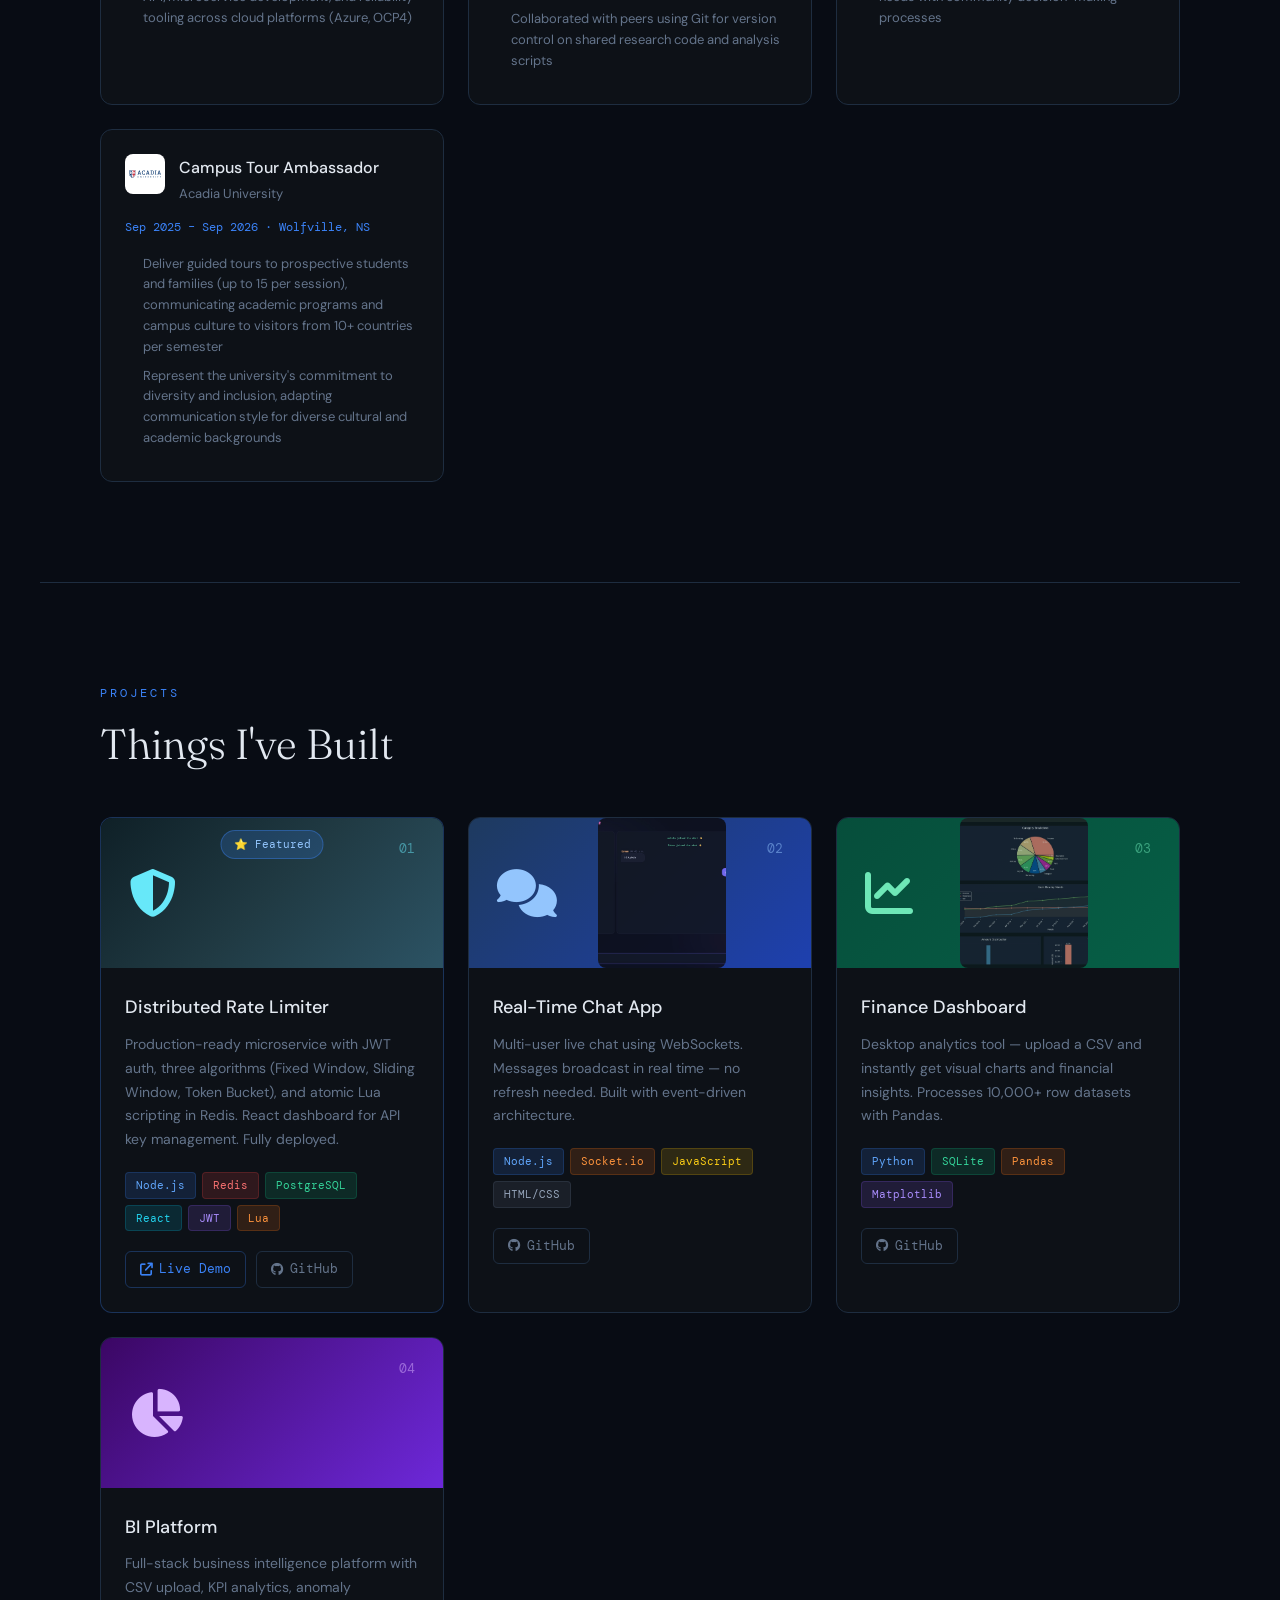
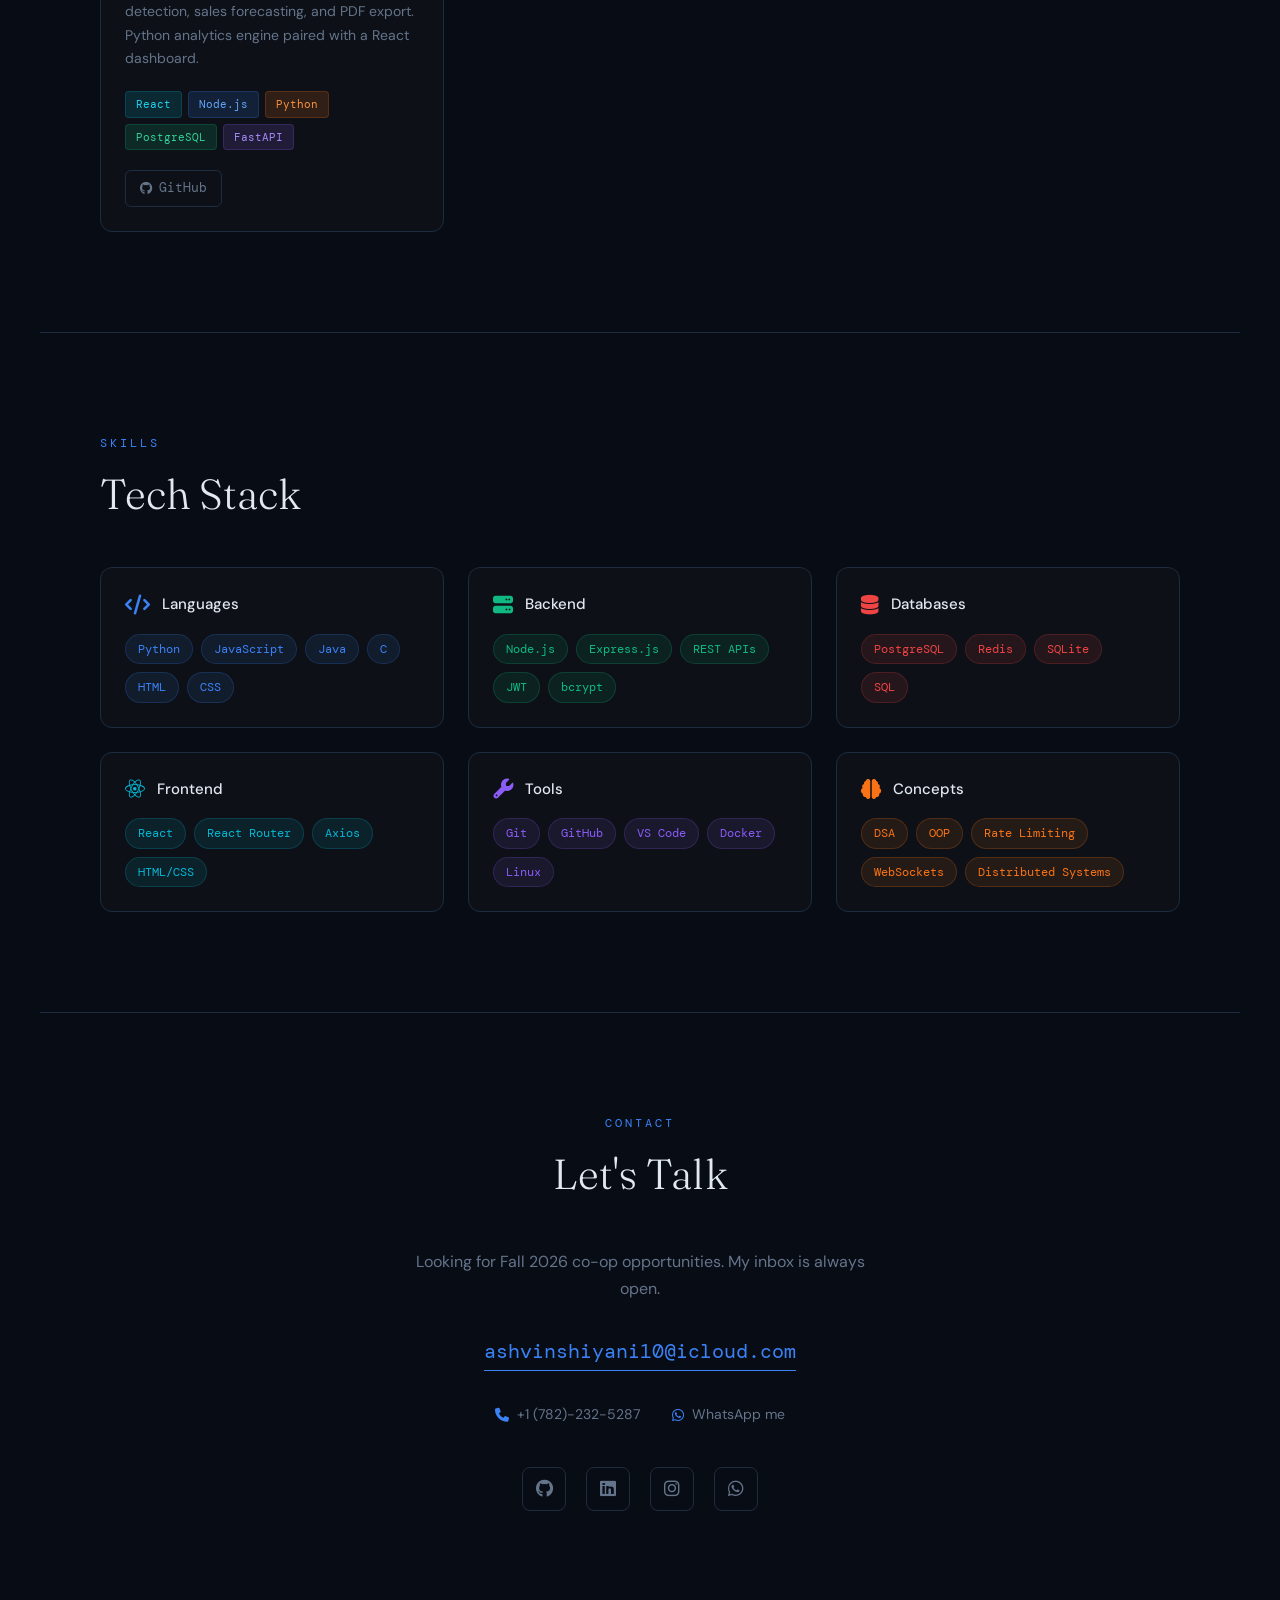
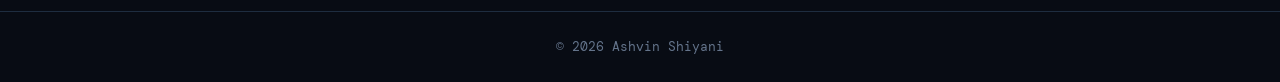
==== commit 560c48a0: "Update RBC logo image file extension from jpg to jpeg" ====
--- a/index.html
+++ b/index.html
@@ -98,7 +98,7 @@
 
             <div class="exp-card">
             <div class="exp-header">
-                <img src="rbc.jpg" alt="RBC Bank" class="exp-logo">
+                <img src="rbc.jpeg" alt="RBC Bank" class="exp-logo">
                 <div>
                     <h3>Technical System Analyst (Co-op)</h3>
                     <p class="exp-org">Royal Bank of Canada(RBC)</p>
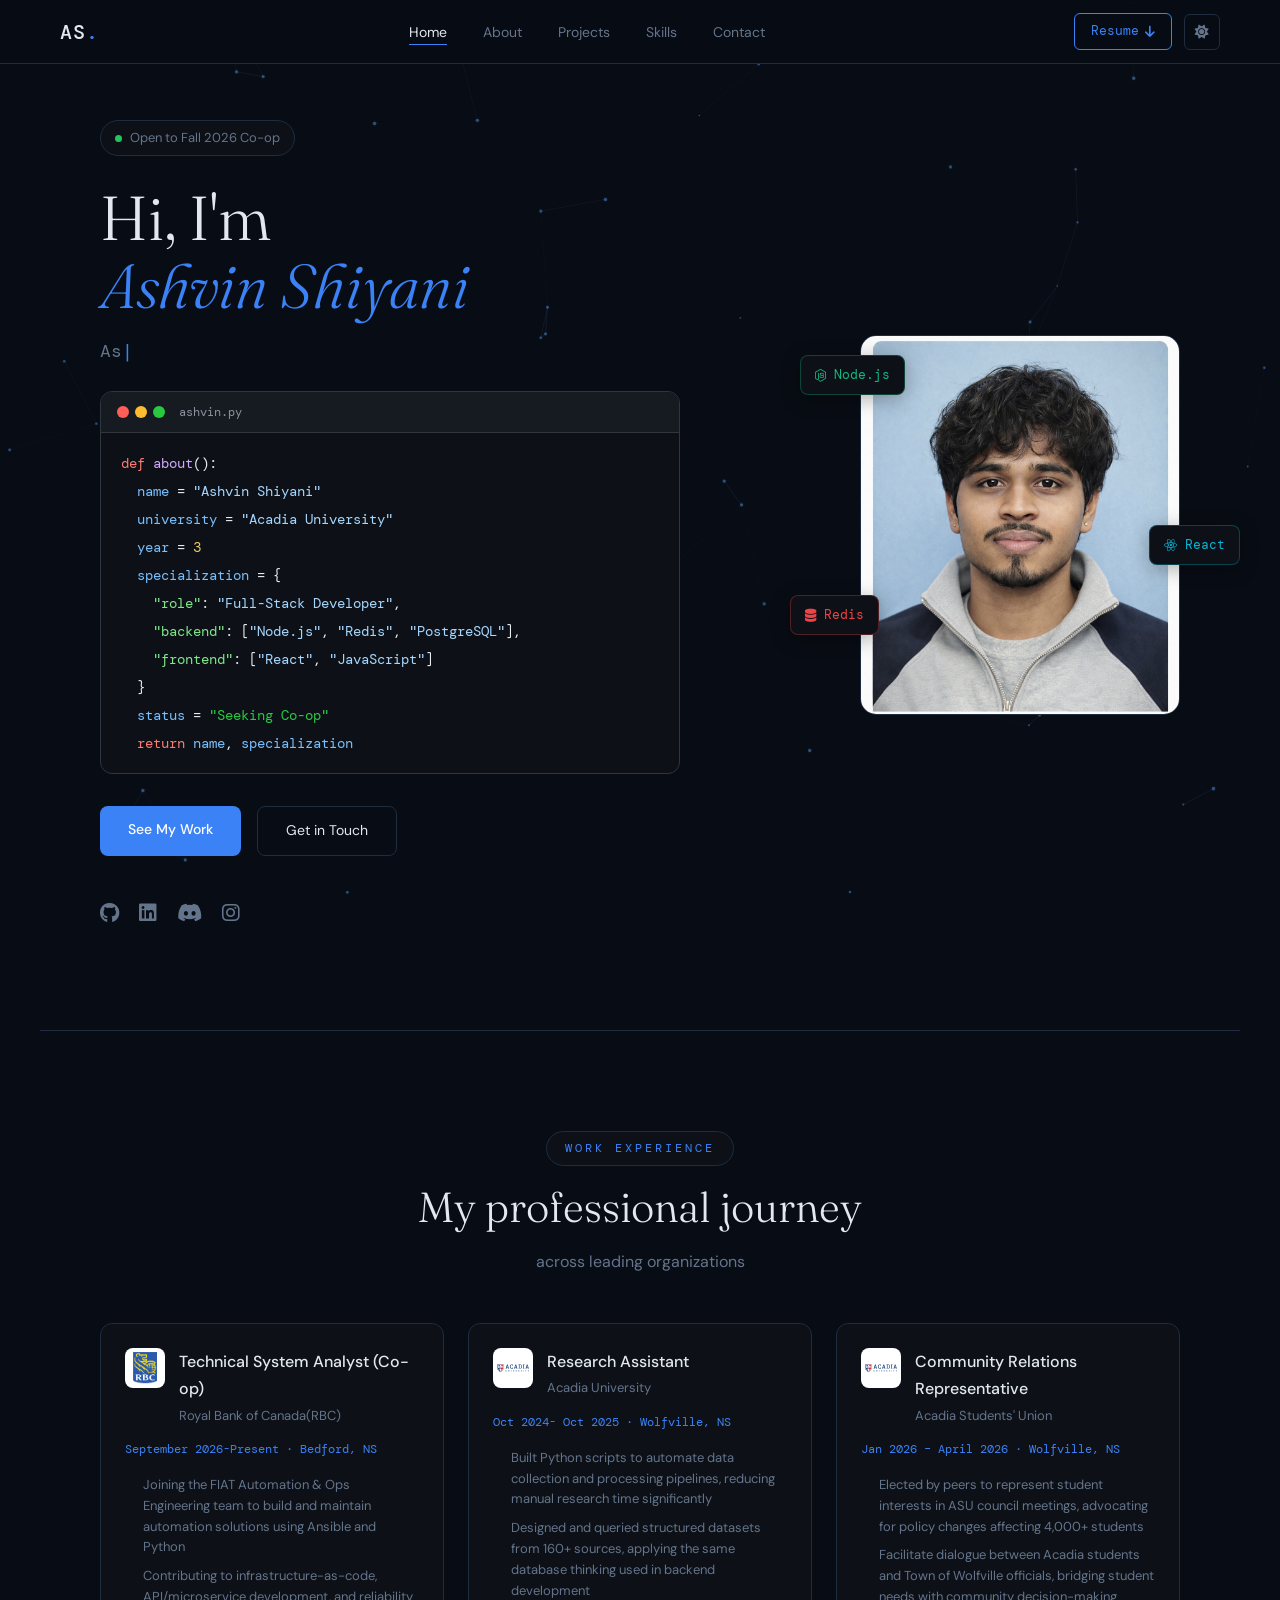
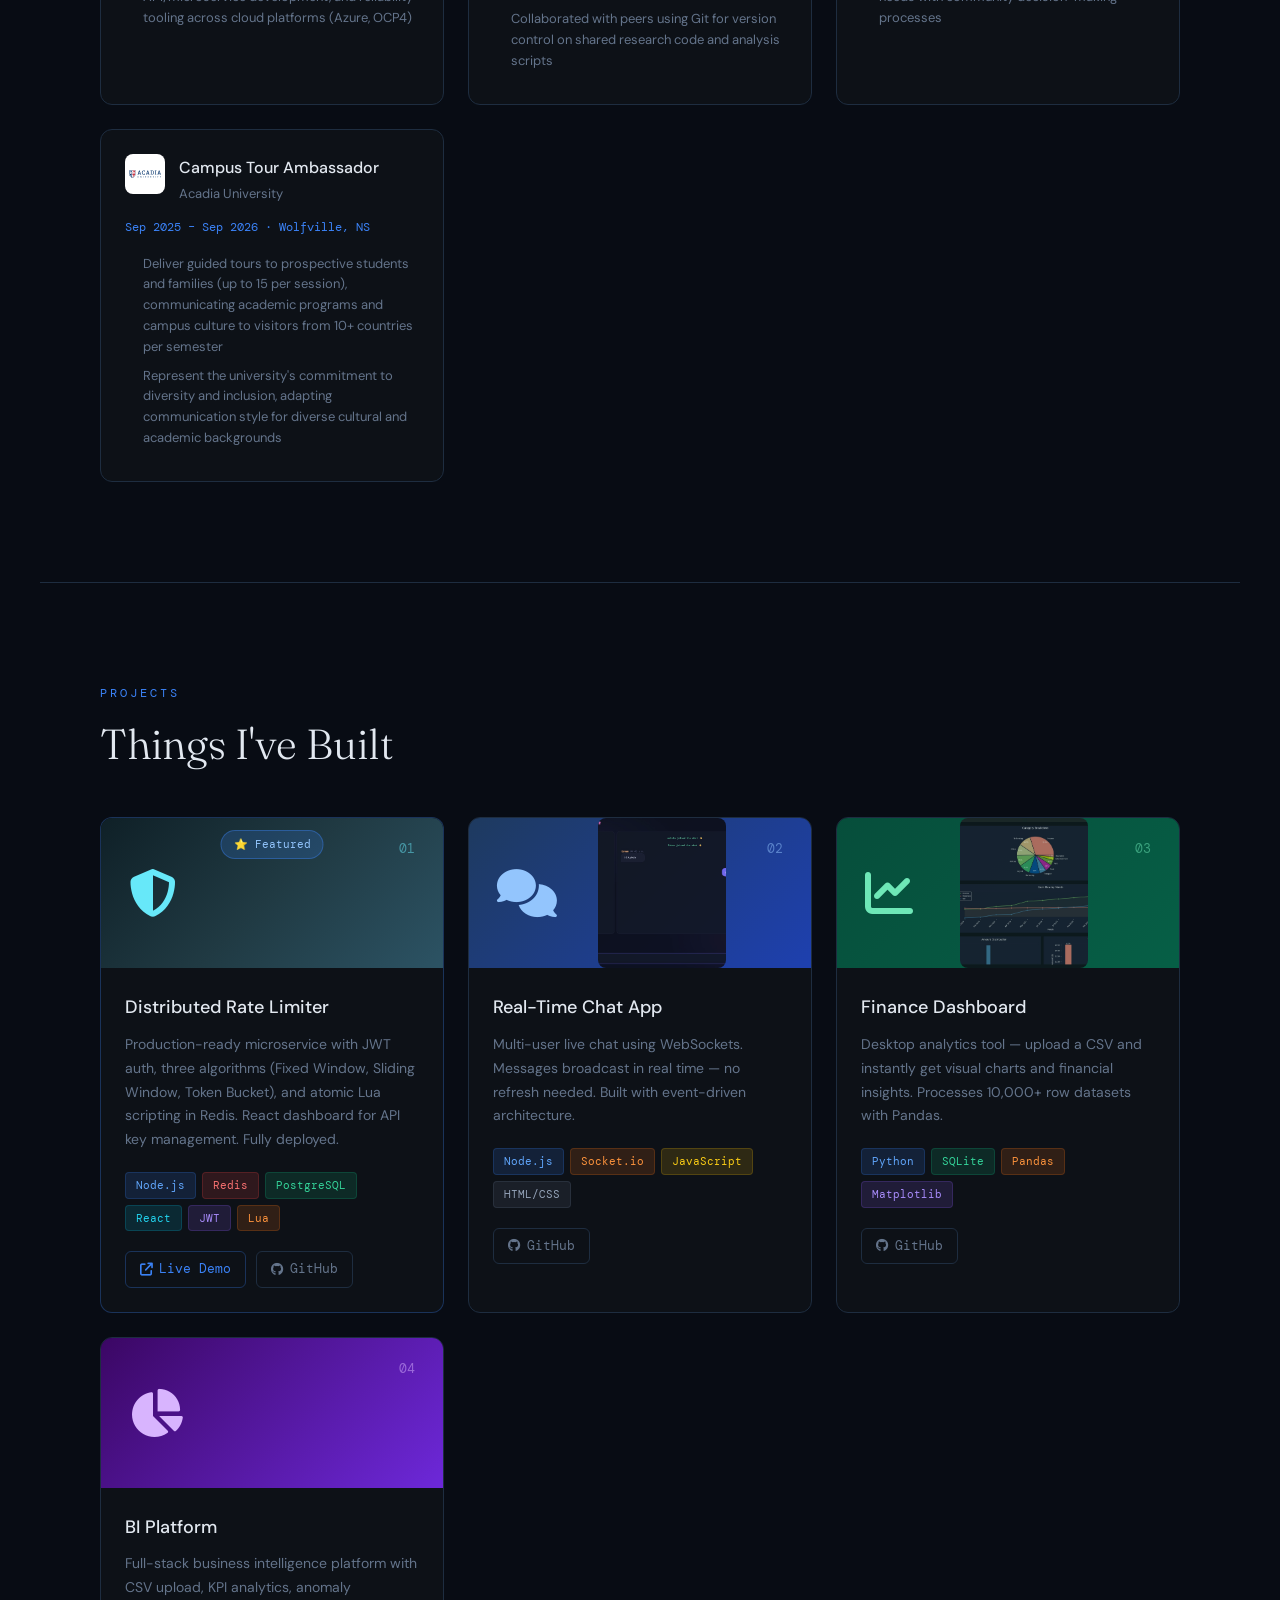
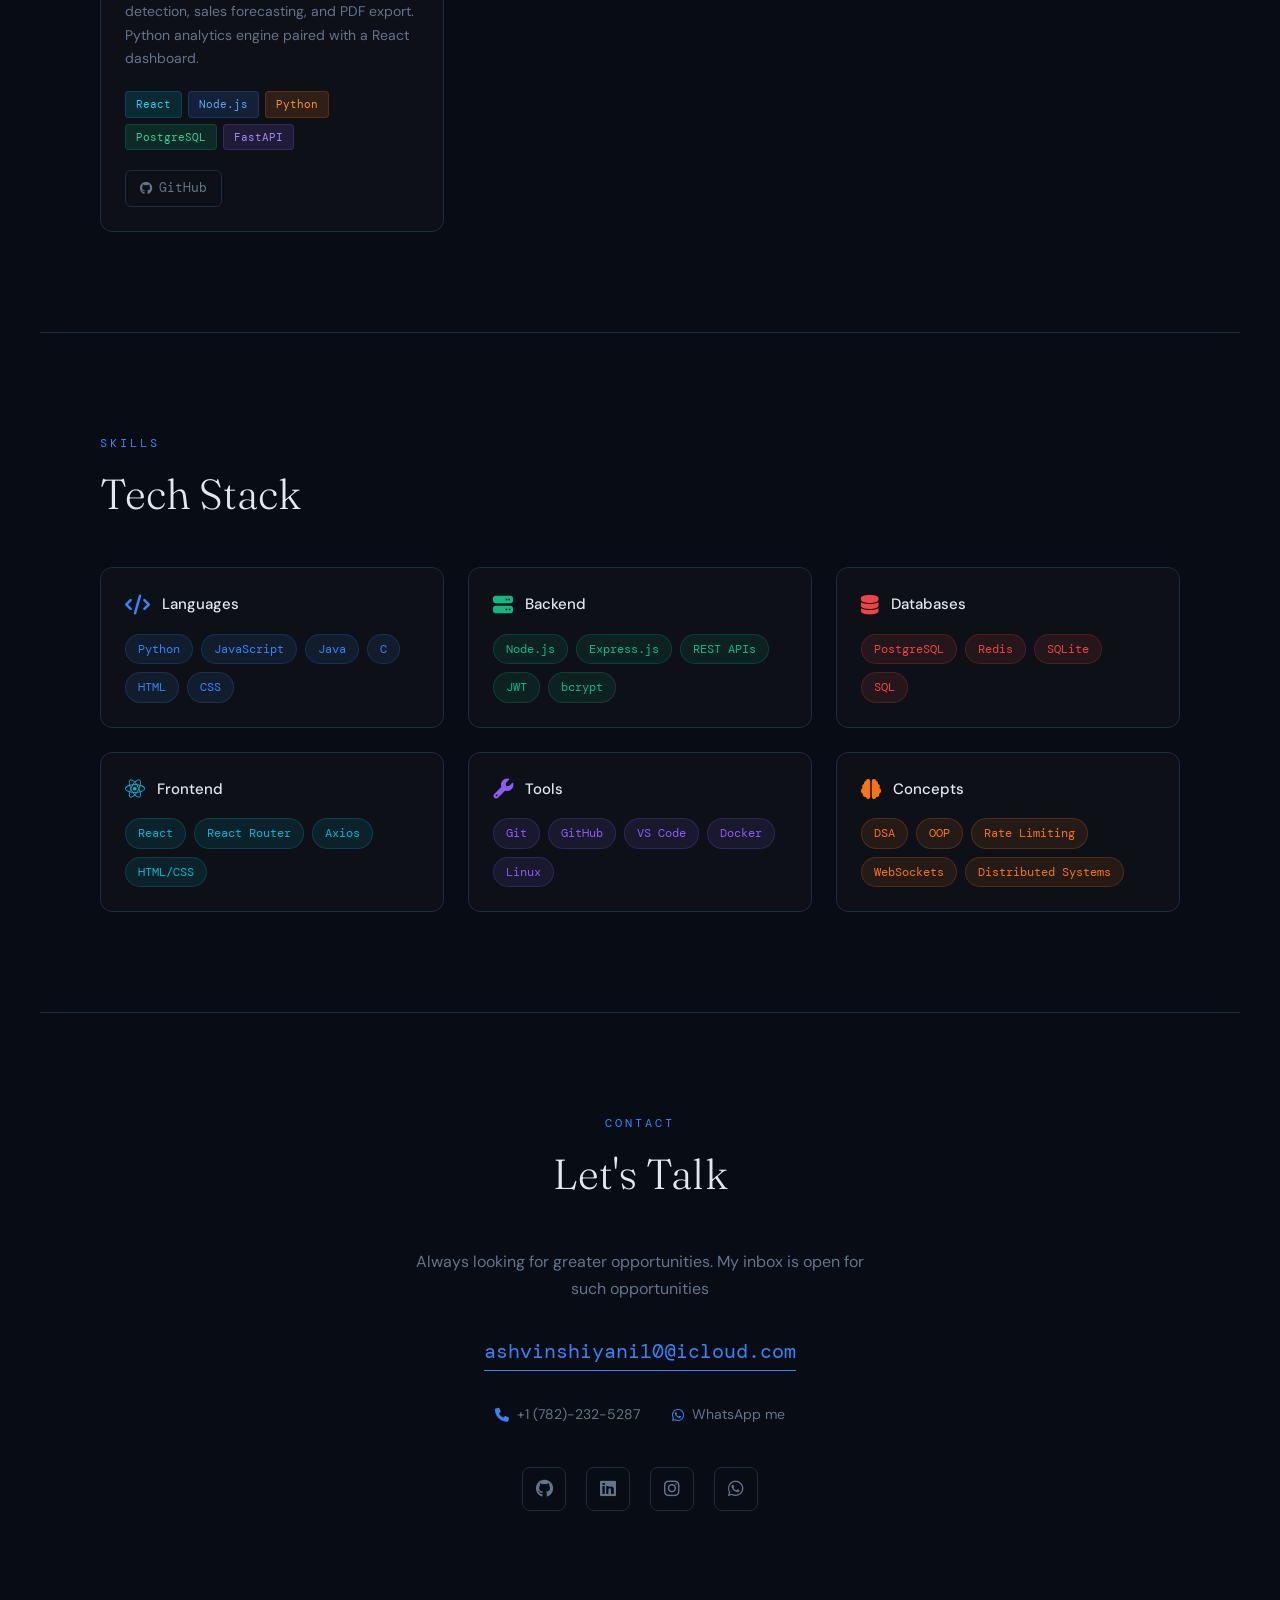
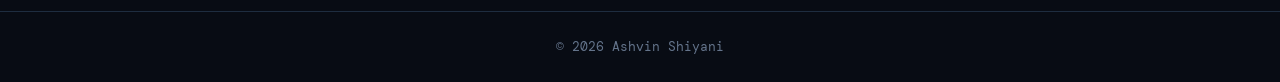
==== commit 3b0be484: "Update contact paragraph for clarity" ====
--- a/index.html
+++ b/index.html
@@ -346,7 +346,7 @@
 <section class="contact" id="contact">
     <div class="section-label">Contact</div>
     <h2>Let's Talk</h2>
-    <p class="contact-sub">Looking for Fall 2026 co-op opportunities. My inbox is always open.</p>
+    <p class="contact-sub">Always looking for greater opportunities. My inbox is open for such opportunities</p>
     <a href="mailto:ashvinshiyani10@icloud.com" class="contact-email">ashvinshiyani10@icloud.com</a>
     <div class="contact-details">
         <div class="contact-item"><i class="fa-solid fa-phone"></i><span>+1 (782)-232-5287</span></div>
